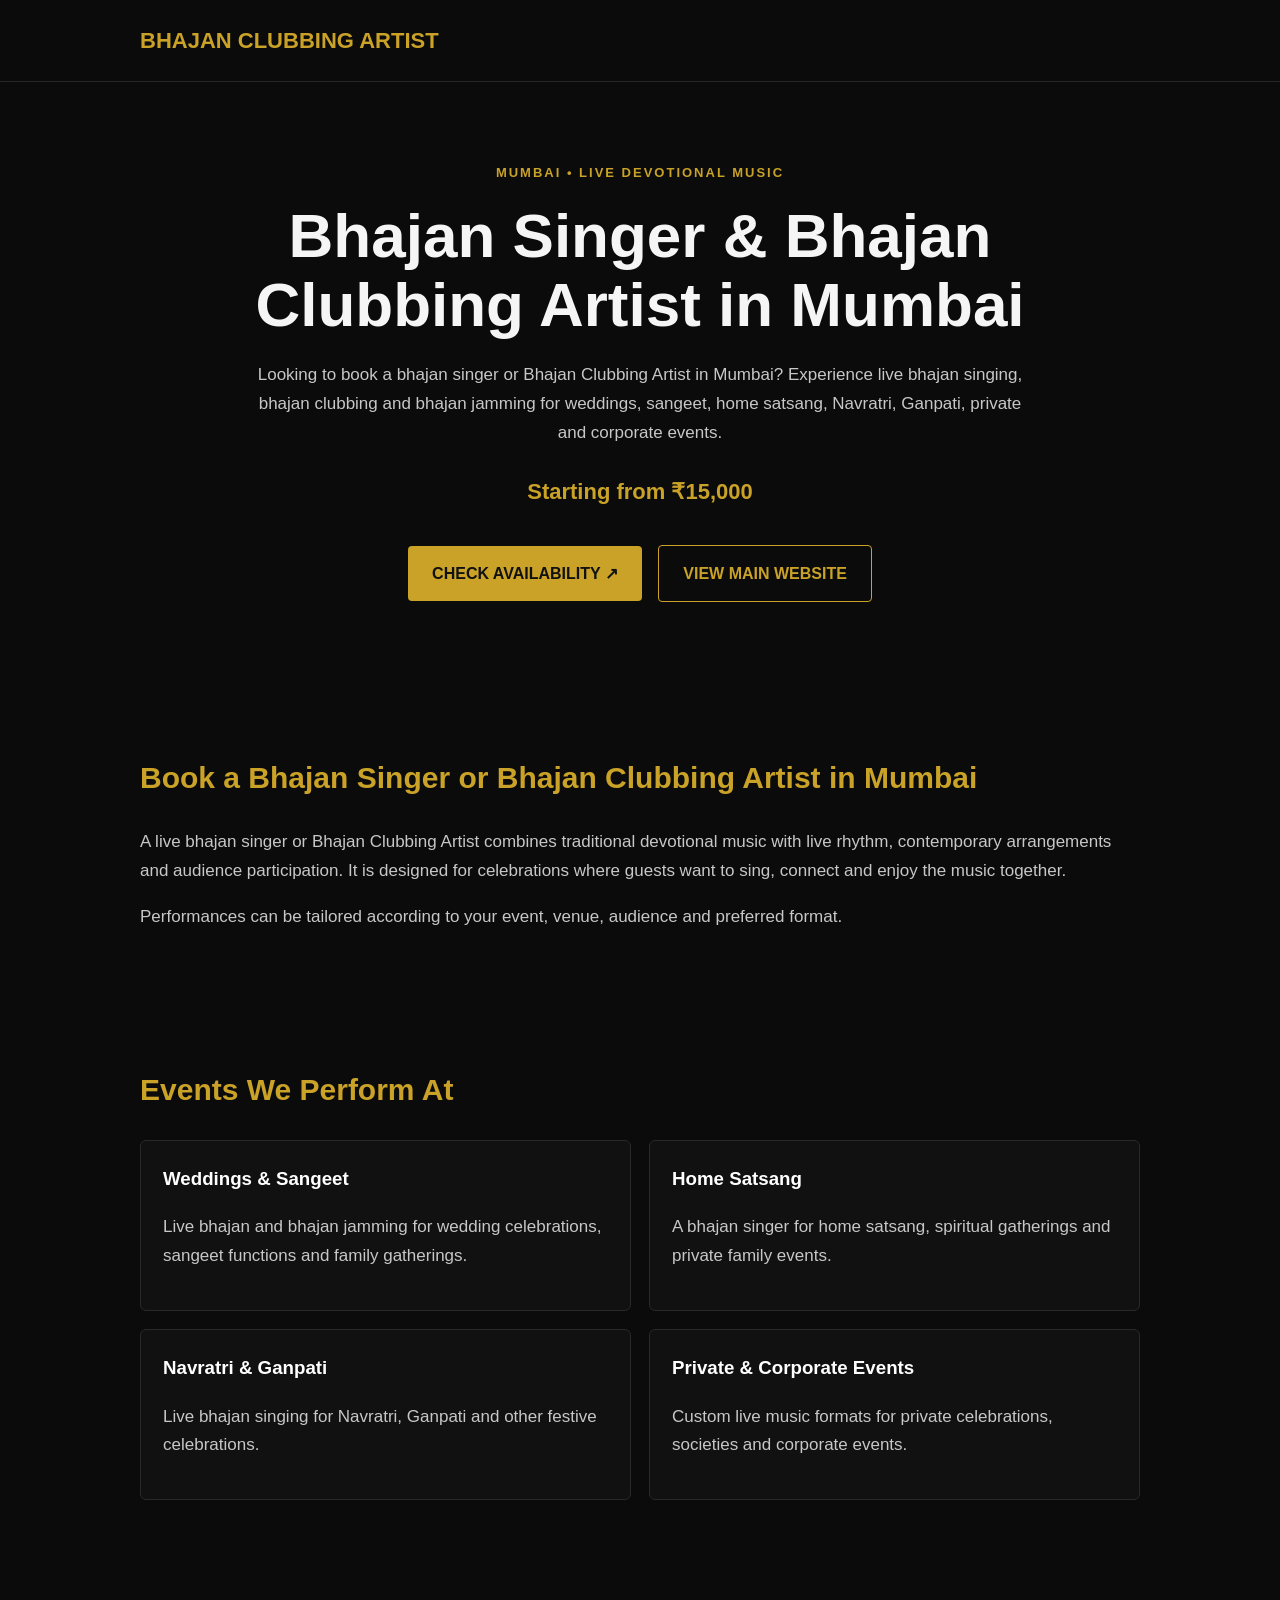
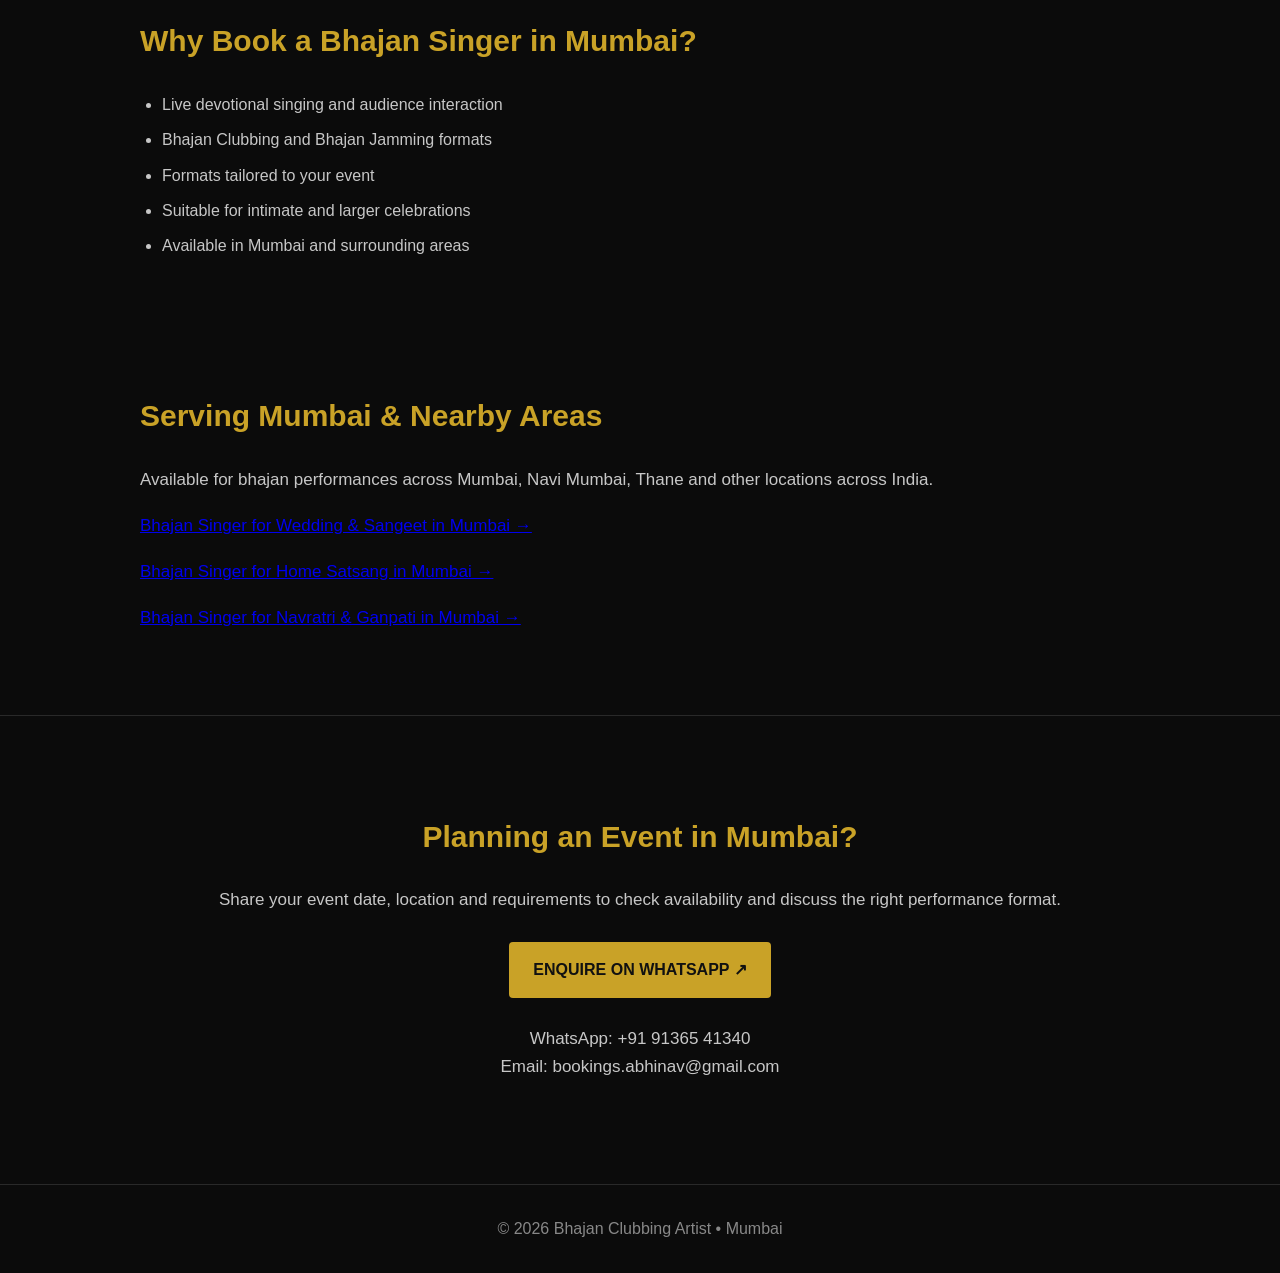
==== bhajan-clubbing-artist-mumbai.html @ 7cbd1254 "Connect Mumbai page to Navratri Ganpati page" ====
<!DOCTYPE html>
<html lang="en">
<head>
  <meta charset="UTF-8">
  <title>Bhajan Singer &amp; Bhajan Clubbing Artist in Mumbai | Live Bhajan</title>

  <meta name="description" content="Book a bhajan singer or Bhajan Clubbing Artist in Mumbai for weddings, sangeet, home satsang, Navratri, Ganpati, jagran and private events. Live bhajan & bhajan jamming.">

  <meta name="viewport" content="width=device-width, initial-scale=1.0">

  <link rel="canonical"
    href="https://bhajanclubbingartist.com/bhajan-clubbing-artist-mumbai.html">

  <style>
    * { box-sizing: border-box; }

    body {
      margin: 0;
      font-family: Arial, sans-serif;
      background: #0b0b0b;
      color: #f5f5f5;
      line-height: 1.7;
    }

    .container {
      width: min(1000px, 92%);
      margin: auto;
    }

    header {
      padding: 22px 0;
      border-bottom: 1px solid #252525;
    }

    .logo {
      color: #c9a227;
      font-size: 22px;
      font-weight: 700;
      text-decoration: none;
    }

    .hero {
      padding: 80px 0 60px;
      text-align: center;
    }

    .label {
      color: #c9a227;
      font-size: 13px;
      letter-spacing: 2px;
      font-weight: 700;
      margin-bottom: 18px;
    }

    h1 {
      font-size: clamp(34px, 6vw, 62px);
      line-height: 1.1;
      margin: 0 auto 22px;
      max-width: 900px;
    }

    h2 {
      color: #c9a227;
      margin-top: 45px;
      font-size: 30px;
    }

    p {
      color: #c7c7c7;
      font-size: 17px;
    }

    .hero p {
      max-width: 780px;
      margin: 0 auto 25px;
    }

    .btn {
      display: inline-block;
      margin: 10px 6px;
      padding: 14px 24px;
      text-decoration: none;
      font-weight: 700;
      border-radius: 4px;
    }

    .primary {
      background: #c9a227;
      color: #111;
    }

    .secondary {
      border: 1px solid #c9a227;
      color: #c9a227;
    }

    section {
      padding: 35px 0;
    }

    .card-grid {
      display: grid;
      grid-template-columns: repeat(2, 1fr);
      gap: 18px;
      margin-top: 25px;
    }

    .card {
      border: 1px solid #292929;
      padding: 22px;
      border-radius: 6px;
      background: #111;
    }

    .card h3 {
      color: #fff;
      margin-top: 0;
    }

    ul {
      color: #c7c7c7;
      padding-left: 22px;
    }

    li {
      margin: 8px 0;
    }

    .price {
      color: #c9a227;
      font-size: 22px;
      font-weight: 700;
    }

    .booking {
      text-align: center;
      border-top: 1px solid #292929;
      margin-top: 30px;
      padding-top: 50px;
    }

    footer {
      margin-top: 50px;
      padding: 30px 0;
      border-top: 1px solid #292929;
      text-align: center;
      color: #888;
    }

    @media (max-width: 700px) {
      .card-grid {
        grid-template-columns: 1fr;
      }

      .hero {
        padding: 55px 0 40px;
      }
    }
  </style>

  <script type="application/ld+json">
  {
    "@context": "https://schema.org",
    "@type": "Service",
    "name": "Bhajan Clubbing Artist in Mumbai",
    "provider": {
      "@type": "Organization",
      "name": "Bhajan Clubbing Artist",
      "url": "https://bhajanclubbingartist.com/"
    },
    "areaServed": {
      "@type": "City",
      "name": "Mumbai"
    },
    "serviceType": [
      "Bhajan Clubbing",
      "Live Bhajan Performance",
      "Bhajan Jamming",
      "Bhajan Artist for Events"
    ],
    "url": "https://bhajanclubbingartist.com/bhajan-clubbing-artist-mumbai.html"
  }
  </script>
</head>

<body>

<header>
  <div class="container">
    <a class="logo" href="https://bhajanclubbingartist.com/">
      BHAJAN CLUBBING ARTIST
    </a>
  </div>
</header>

<main>

<section class="hero">
  <div class="container">
    <div class="label">MUMBAI • LIVE DEVOTIONAL MUSIC</div>

    <h1>Bhajan Singer &amp; Bhajan Clubbing Artist in Mumbai</h1>

    <p>
      Looking to book a bhajan singer or Bhajan Clubbing Artist in Mumbai?
      Experience live bhajan singing, bhajan clubbing and bhajan jamming
      for weddings, sangeet, home satsang, Navratri, Ganpati,
      private and corporate events.
    </p>

    <p><strong class="price">Starting from ₹15,000</strong></p>

    <a class="btn primary" href="https://wa.me/919136541340">
      CHECK AVAILABILITY ↗
    </a>

    <a class="btn secondary" href="https://bhajanclubbingartist.com/">
      VIEW MAIN WEBSITE
    </a>
  </div>
</section>

<section>
  <div class="container">
    <h2>Book a Bhajan Singer or Bhajan Clubbing Artist in Mumbai</h2>

    <p>
      A live bhajan singer or Bhajan Clubbing Artist combines traditional devotional music with
      live rhythm, contemporary arrangements and audience
      participation. It is designed for celebrations where guests
      want to sing, connect and enjoy the music together.
    </p>

    <p>
      Performances can be tailored according to your event,
      venue, audience and preferred format.
    </p>
  </div>
</section>

<section>
  <div class="container">
    <h2>Events We Perform At</h2>

    <div class="card-grid">
      <div class="card">
        <h3>Weddings & Sangeet</h3>
        <p>
          Live bhajan and bhajan jamming for wedding celebrations,
          sangeet functions and family gatherings.
        </p>
      </div>

      <div class="card">
        <h3>Home Satsang</h3>
        <p>
          A bhajan singer for home satsang, spiritual
          gatherings and private family events.
        </p>
      </div>

      <div class="card">
        <h3>Navratri & Ganpati</h3>
        <p>
          Live bhajan singing for Navratri, Ganpati and
          other festive celebrations.
        </p>
      </div>

      <div class="card">
        <h3>Private & Corporate Events</h3>
        <p>
          Custom live music formats for private celebrations,
          societies and corporate events.
        </p>
      </div>
    </div>
  </div>
</section>

<section>
  <div class="container">
    <h2>Why Book a Bhajan Singer in Mumbai?</h2>

    <ul>
      <li>Live devotional singing and audience interaction</li>
      <li>Bhajan Clubbing and Bhajan Jamming formats</li>
      <li>Formats tailored to your event</li>
      <li>Suitable for intimate and larger celebrations</li>
      <li>Available in Mumbai and surrounding areas</li>
    </ul>
  </div>
</section>

<section>
  <div class="container">
    <h2>Serving Mumbai & Nearby Areas</h2>

    <p>
      Available for bhajan performances across Mumbai,
      Navi Mumbai, Thane and other locations across India.
    </p>

    <p>
      <a href="https://bhajanclubbingartist.com/bhajan-singer-wedding-sangeet-mumbai.html">Bhajan Singer for Wedding &amp; Sangeet in Mumbai →</a>
    </p>
    <p>
      <a href="https://bhajanclubbingartist.com/bhajan-singer-home-satsang-mumbai.html">Bhajan Singer for Home Satsang in Mumbai →</a>
    </p>
    <p>
      <a href="https://bhajanclubbingartist.com/bhajan-singer-navratri-ganpati-mumbai.html">Bhajan Singer for Navratri &amp; Ganpati in Mumbai →</a>
    </p>
  </div>
</section>

<section class="booking">
  <div class="container">
    <h2>Planning an Event in Mumbai?</h2>

    <p>
      Share your event date, location and requirements to check
      availability and discuss the right performance format.
    </p>

    <a class="btn primary" href="https://wa.me/919136541340">
      ENQUIRE ON WHATSAPP ↗
    </a>

    <p>
      WhatsApp: +91 91365 41340<br>
      Email: bookings.abhinav@gmail.com
    </p>
  </div>
</section>

</main>

<footer>
  <div class="container">
    © 2026 Bhajan Clubbing Artist • Mumbai
  </div>
</footer>

</body>
</html>
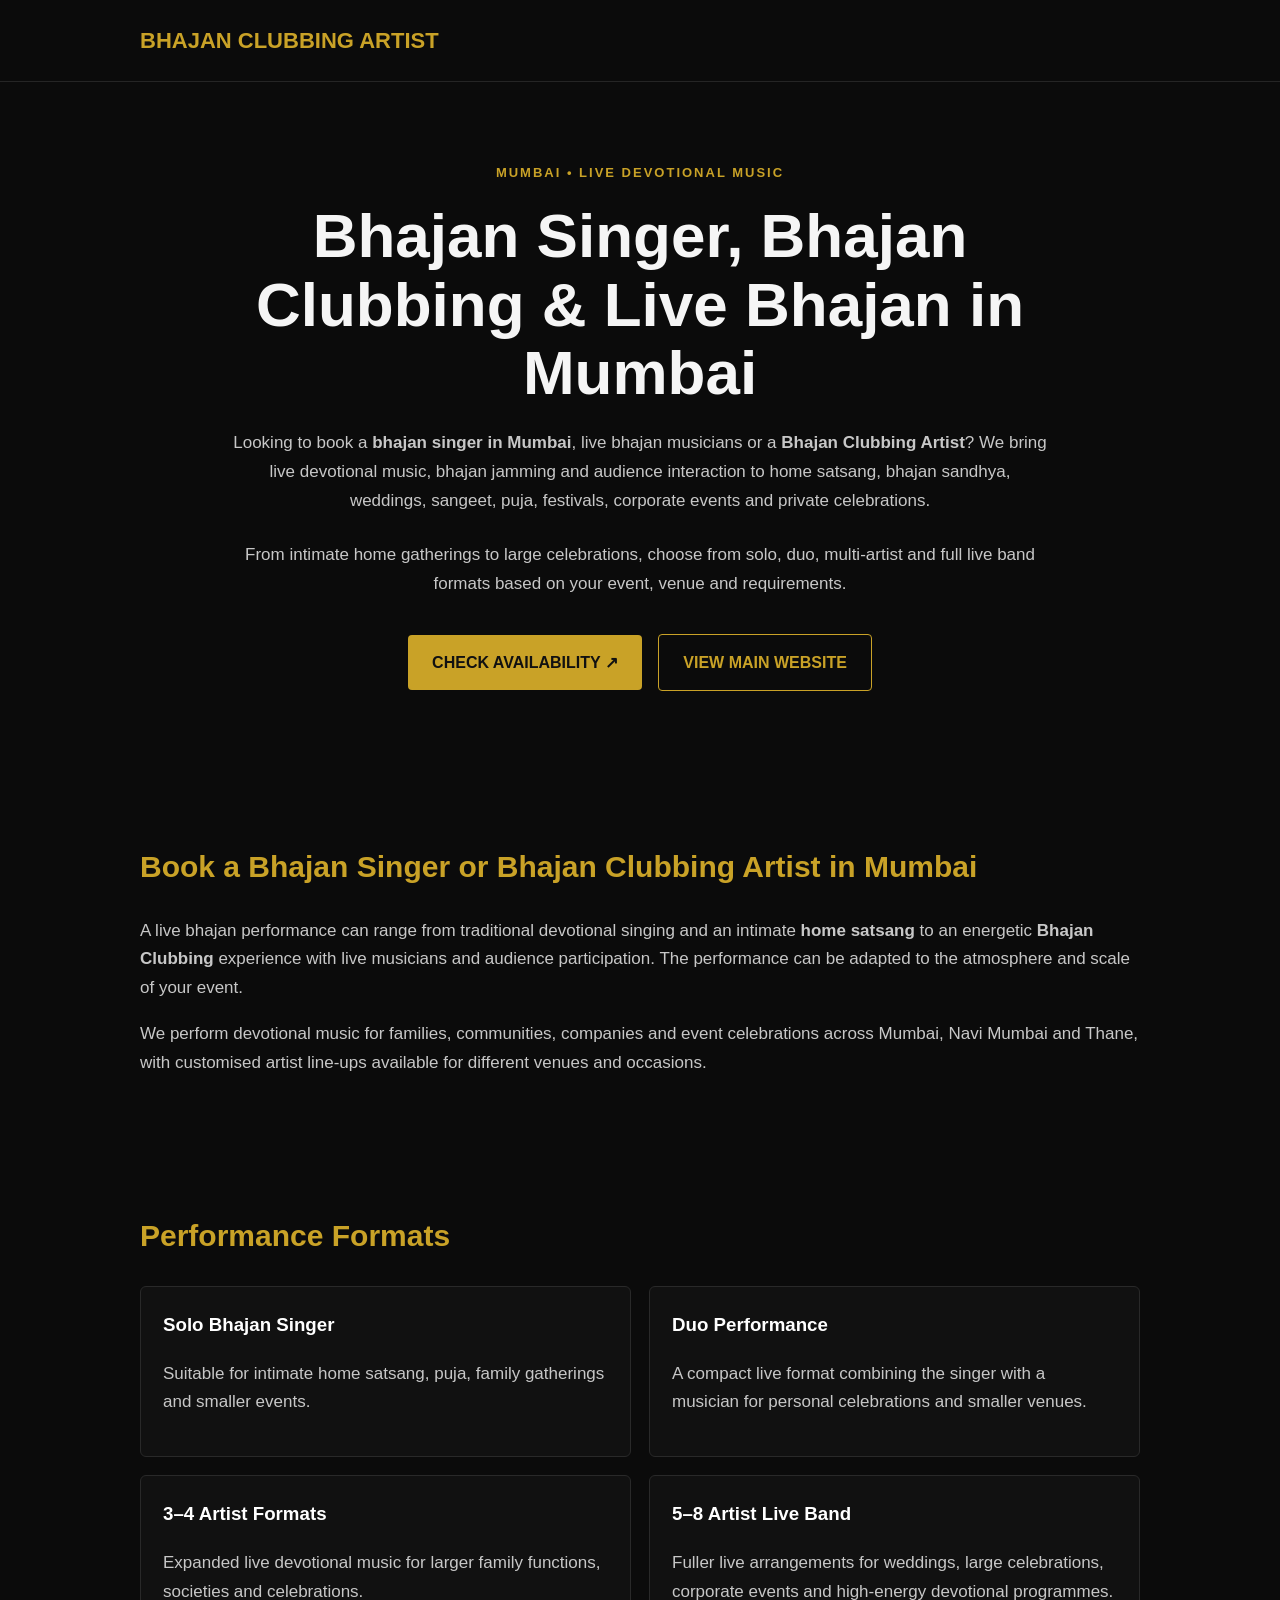
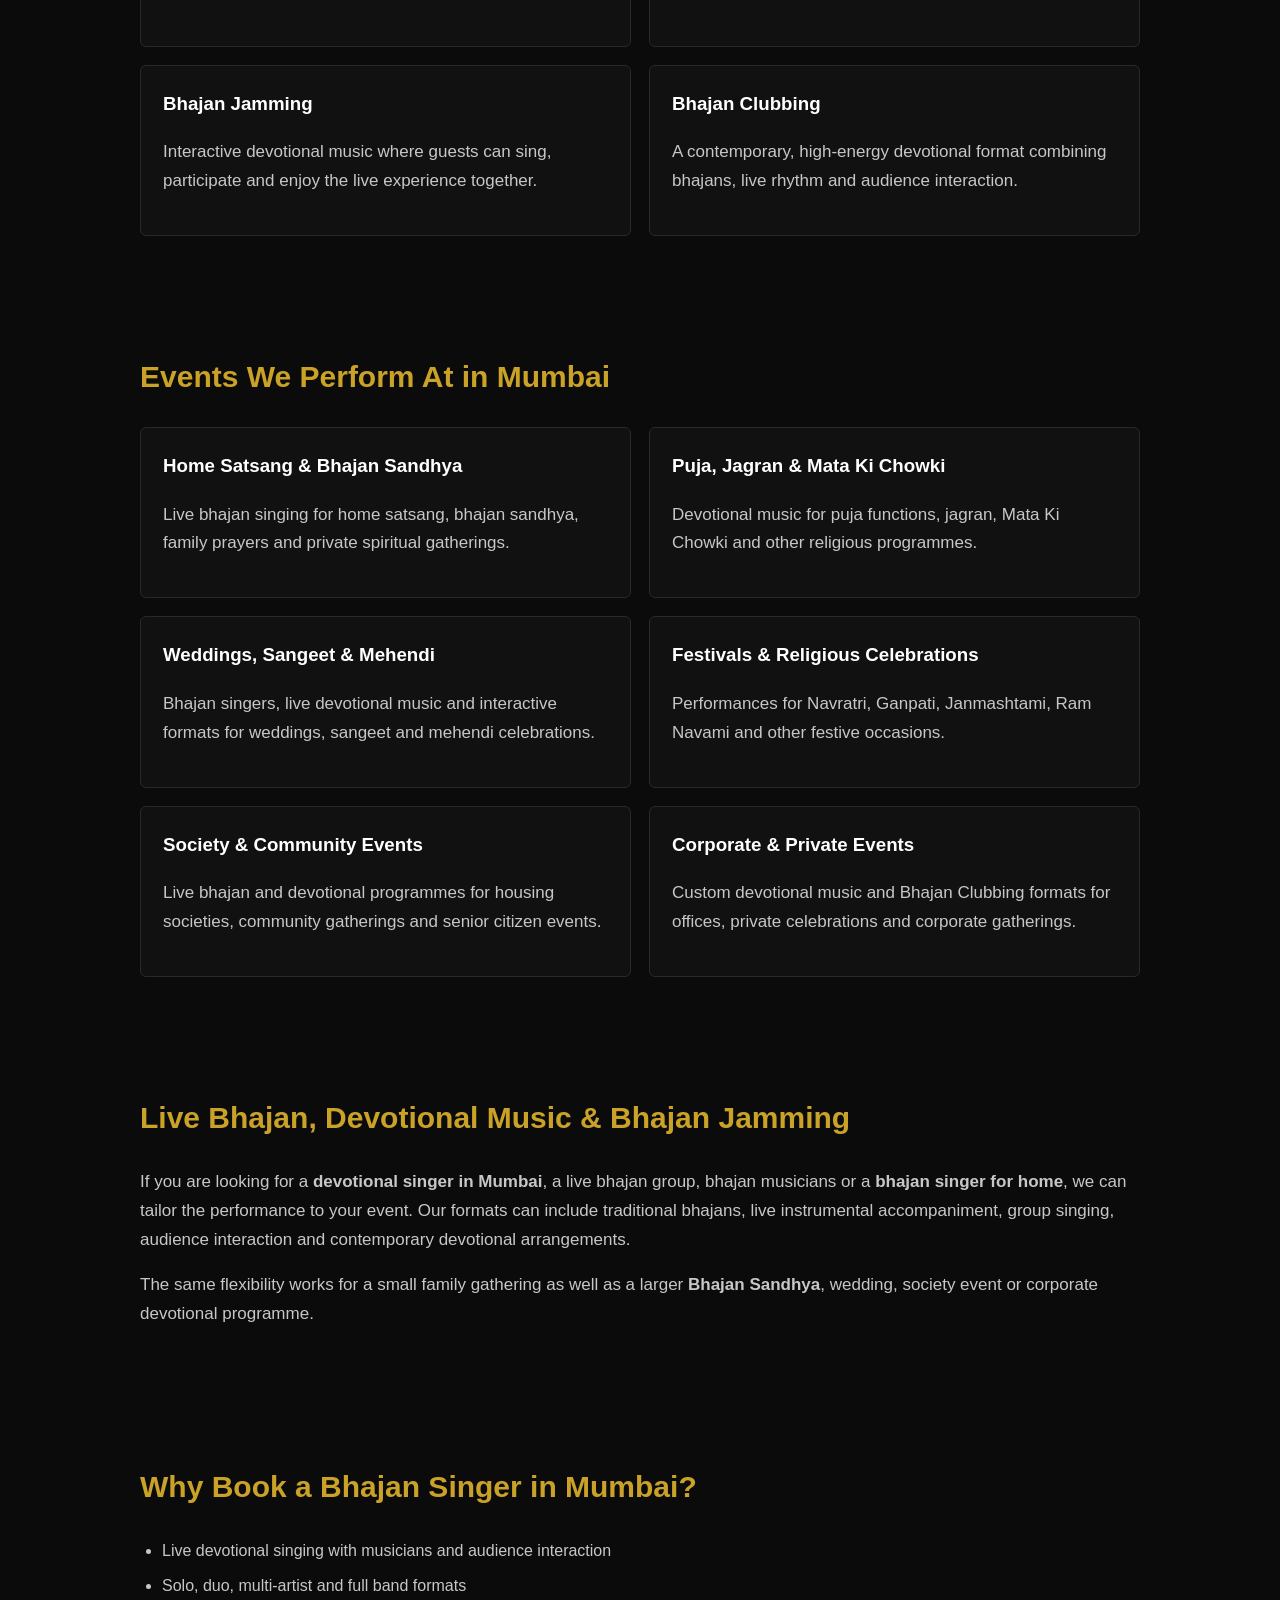
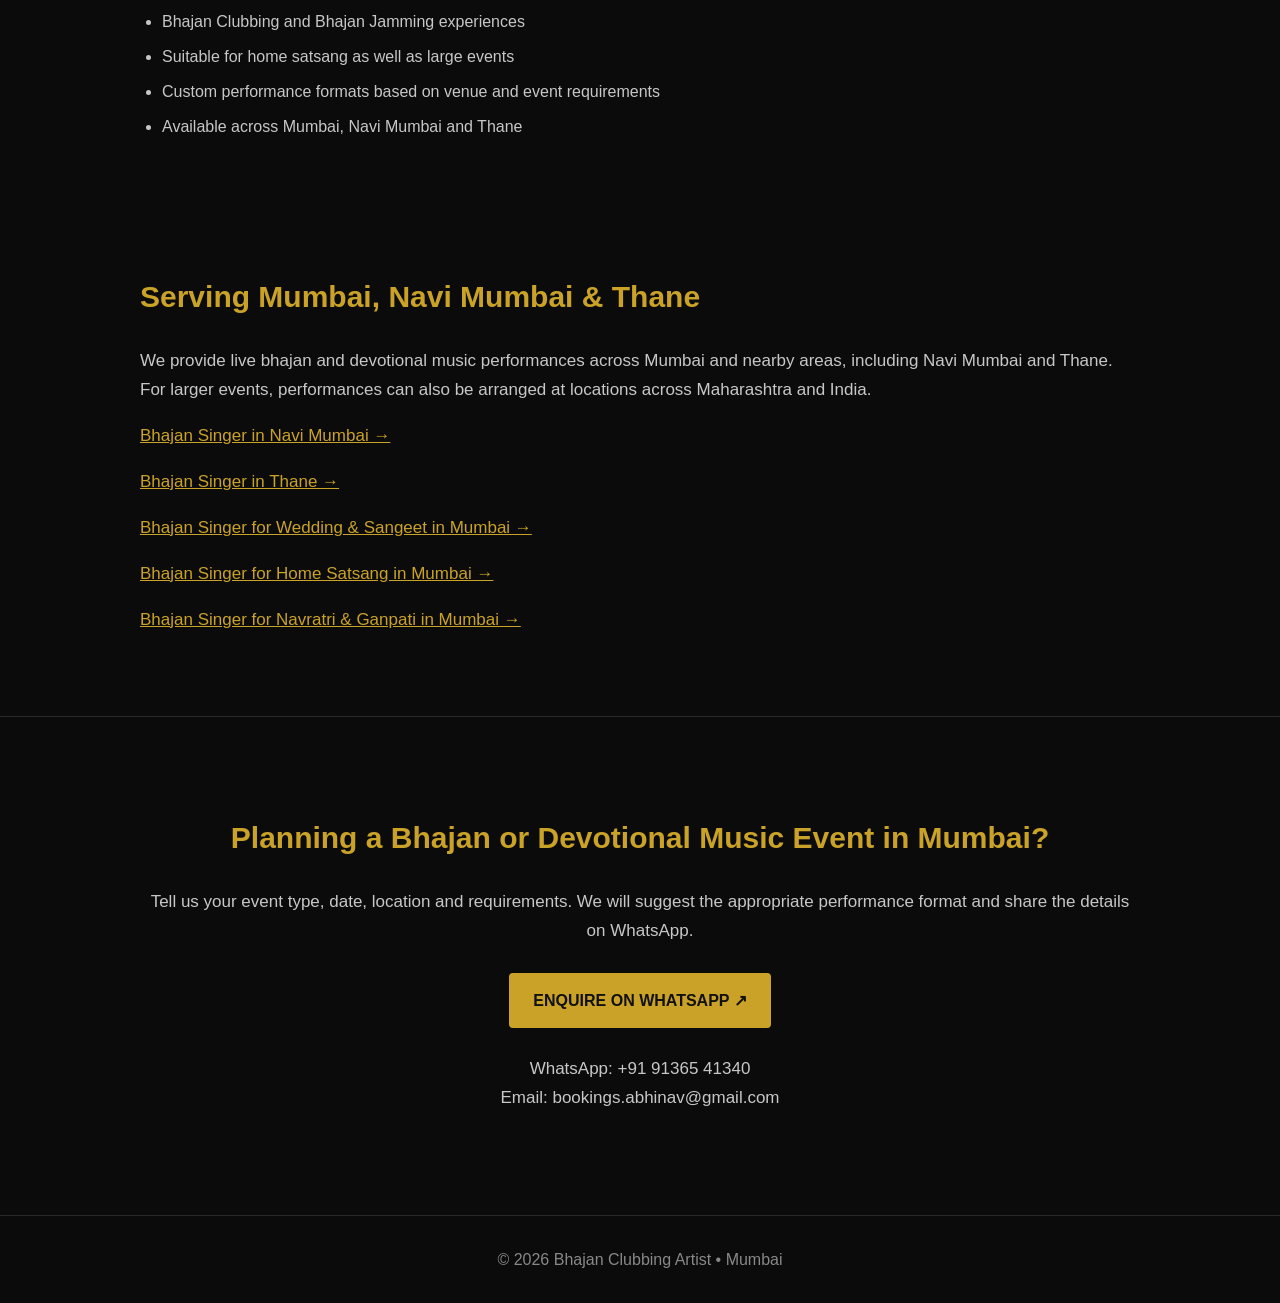
==== commit 75c995b8: "Expand Mumbai page SEO coverage and performance formats" ====
--- a/bhajan-clubbing-artist-mumbai.html
+++ b/bhajan-clubbing-artist-mumbai.html
@@ -2,9 +2,9 @@
 <html lang="en">
 <head>
   <meta charset="UTF-8">
-  <title>Bhajan Singer &amp; Bhajan Clubbing Artist in Mumbai | Live Bhajan</title>
-
-  <meta name="description" content="Book a bhajan singer or Bhajan Clubbing Artist in Mumbai for weddings, sangeet, home satsang, Navratri, Ganpati, jagran and private events. Live bhajan & bhajan jamming.">
+  <title>Bhajan Singer, Bhajan Clubbing & Live Bhajan in Mumbai | Devotional Music</title>
+
+  <meta name="description" content="Book a bhajan singer, live bhajan musicians or Bhajan Clubbing Artist in Mumbai for home satsang, bhajan sandhya, weddings, sangeet, puja, jagran, Mata Ki Chowki, Navratri, Ganpati, Janmashtami, society and corporate events. Solo to 8-piece formats available.">
 
   <meta name="viewport" content="width=device-width, initial-scale=1.0">
 
@@ -71,7 +71,7 @@
     }
 
     .hero p {
-      max-width: 780px;
+      max-width: 820px;
       margin: 0 auto 25px;
     }
 
@@ -126,12 +126,6 @@
       margin: 8px 0;
     }
 
-    .price {
-      color: #c9a227;
-      font-size: 22px;
-      font-weight: 700;
-    }
-
     .booking {
       text-align: center;
       border-top: 1px solid #292929;
@@ -147,6 +141,10 @@
       color: #888;
     }
 
+    a {
+      color: #c9a227;
+    }
+
     @media (max-width: 700px) {
       .card-grid {
         grid-template-columns: 1fr;
@@ -162,7 +160,7 @@
   {
     "@context": "https://schema.org",
     "@type": "Service",
-    "name": "Bhajan Clubbing Artist in Mumbai",
+    "name": "Bhajan Singer, Bhajan Clubbing & Live Bhajan in Mumbai",
     "provider": {
       "@type": "Organization",
       "name": "Bhajan Clubbing Artist",
@@ -174,9 +172,17 @@
     },
     "serviceType": [
       "Bhajan Clubbing",
+      "Bhajan Singer",
       "Live Bhajan Performance",
+      "Live Bhajan Musicians",
       "Bhajan Jamming",
-      "Bhajan Artist for Events"
+      "Devotional Music",
+      "Bhajan Sandhya",
+      "Home Satsang",
+      "Mata Ki Chowki",
+      "Jagran",
+      "Wedding Bhajan Performance",
+      "Corporate Devotional Music"
     ],
     "url": "https://bhajanclubbingartist.com/bhajan-clubbing-artist-mumbai.html"
   }
@@ -199,16 +205,20 @@
   <div class="container">
     <div class="label">MUMBAI • LIVE DEVOTIONAL MUSIC</div>
 
-    <h1>Bhajan Singer &amp; Bhajan Clubbing Artist in Mumbai</h1>
-
-    <p>
-      Looking to book a bhajan singer or Bhajan Clubbing Artist in Mumbai?
-      Experience live bhajan singing, bhajan clubbing and bhajan jamming
-      for weddings, sangeet, home satsang, Navratri, Ganpati,
-      private and corporate events.
-    </p>
-
-    <p><strong class="price">Starting from ₹15,000</strong></p>
+    <h1>Bhajan Singer, Bhajan Clubbing &amp; Live Bhajan in Mumbai</h1>
+
+    <p>
+      Looking to book a <strong>bhajan singer in Mumbai</strong>, live bhajan musicians
+      or a <strong>Bhajan Clubbing Artist</strong>? We bring live devotional music,
+      bhajan jamming and audience interaction to home satsang, bhajan sandhya,
+      weddings, sangeet, puja, festivals, corporate events and private celebrations.
+    </p>
+
+    <p>
+      From intimate home gatherings to large celebrations, choose from
+      solo, duo, multi-artist and full live band formats based on your event,
+      venue and requirements.
+    </p>
 
     <a class="btn primary" href="https://wa.me/919136541340">
       CHECK AVAILABILITY ↗
@@ -225,54 +235,54 @@
     <h2>Book a Bhajan Singer or Bhajan Clubbing Artist in Mumbai</h2>
 
     <p>
-      A live bhajan singer or Bhajan Clubbing Artist combines traditional devotional music with
-      live rhythm, contemporary arrangements and audience
-      participation. It is designed for celebrations where guests
-      want to sing, connect and enjoy the music together.
-    </p>
-
-    <p>
-      Performances can be tailored according to your event,
-      venue, audience and preferred format.
-    </p>
-  </div>
-</section>
-
-<section>
-  <div class="container">
-    <h2>Events We Perform At</h2>
+      A live bhajan performance can range from traditional devotional singing
+      and an intimate <strong>home satsang</strong> to an energetic
+      <strong>Bhajan Clubbing</strong> experience with live musicians and audience
+      participation. The performance can be adapted to the atmosphere and scale
+      of your event.
+    </p>
+
+    <p>
+      We perform devotional music for families, communities, companies and event
+      celebrations across Mumbai, Navi Mumbai and Thane, with customised artist
+      line-ups available for different venues and occasions.
+    </p>
+  </div>
+</section>
+
+<section>
+  <div class="container">
+    <h2>Performance Formats</h2>
 
     <div class="card-grid">
       <div class="card">
-        <h3>Weddings & Sangeet</h3>
-        <p>
-          Live bhajan and bhajan jamming for wedding celebrations,
-          sangeet functions and family gatherings.
-        </p>
-      </div>
-
-      <div class="card">
-        <h3>Home Satsang</h3>
-        <p>
-          A bhajan singer for home satsang, spiritual
-          gatherings and private family events.
-        </p>
-      </div>
-
-      <div class="card">
-        <h3>Navratri & Ganpati</h3>
-        <p>
-          Live bhajan singing for Navratri, Ganpati and
-          other festive celebrations.
-        </p>
-      </div>
-
-      <div class="card">
-        <h3>Private & Corporate Events</h3>
-        <p>
-          Custom live music formats for private celebrations,
-          societies and corporate events.
-        </p>
+        <h3>Solo Bhajan Singer</h3>
+        <p>Suitable for intimate home satsang, puja, family gatherings and smaller events.</p>
+      </div>
+
+      <div class="card">
+        <h3>Duo Performance</h3>
+        <p>A compact live format combining the singer with a musician for personal celebrations and smaller venues.</p>
+      </div>
+
+      <div class="card">
+        <h3>3–4 Artist Formats</h3>
+        <p>Expanded live devotional music for larger family functions, societies and celebrations.</p>
+      </div>
+
+      <div class="card">
+        <h3>5–8 Artist Live Band</h3>
+        <p>Fuller live arrangements for weddings, large celebrations, corporate events and high-energy devotional programmes.</p>
+      </div>
+
+      <div class="card">
+        <h3>Bhajan Jamming</h3>
+        <p>Interactive devotional music where guests can sing, participate and enjoy the live experience together.</p>
+      </div>
+
+      <div class="card">
+        <h3>Bhajan Clubbing</h3>
+        <p>A contemporary, high-energy devotional format combining bhajans, live rhythm and audience interaction.</p>
       </div>
     </div>
   </div>
@@ -280,27 +290,93 @@
 
 <section>
   <div class="container">
+    <h2>Events We Perform At in Mumbai</h2>
+
+    <div class="card-grid">
+      <div class="card">
+        <h3>Home Satsang &amp; Bhajan Sandhya</h3>
+        <p>Live bhajan singing for home satsang, bhajan sandhya, family prayers and private spiritual gatherings.</p>
+      </div>
+
+      <div class="card">
+        <h3>Puja, Jagran &amp; Mata Ki Chowki</h3>
+        <p>Devotional music for puja functions, jagran, Mata Ki Chowki and other religious programmes.</p>
+      </div>
+
+      <div class="card">
+        <h3>Weddings, Sangeet &amp; Mehendi</h3>
+        <p>Bhajan singers, live devotional music and interactive formats for weddings, sangeet and mehendi celebrations.</p>
+      </div>
+
+      <div class="card">
+        <h3>Festivals &amp; Religious Celebrations</h3>
+        <p>Performances for Navratri, Ganpati, Janmashtami, Ram Navami and other festive occasions.</p>
+      </div>
+
+      <div class="card">
+        <h3>Society &amp; Community Events</h3>
+        <p>Live bhajan and devotional programmes for housing societies, community gatherings and senior citizen events.</p>
+      </div>
+
+      <div class="card">
+        <h3>Corporate &amp; Private Events</h3>
+        <p>Custom devotional music and Bhajan Clubbing formats for offices, private celebrations and corporate gatherings.</p>
+      </div>
+    </div>
+  </div>
+</section>
+
+<section>
+  <div class="container">
+    <h2>Live Bhajan, Devotional Music &amp; Bhajan Jamming</h2>
+
+    <p>
+      If you are looking for a <strong>devotional singer in Mumbai</strong>,
+      a live bhajan group, bhajan musicians or a <strong>bhajan singer for home</strong>,
+      we can tailor the performance to your event. Our formats can include
+      traditional bhajans, live instrumental accompaniment, group singing,
+      audience interaction and contemporary devotional arrangements.
+    </p>
+
+    <p>
+      The same flexibility works for a small family gathering as well as a
+      larger <strong>Bhajan Sandhya</strong>, wedding, society event or corporate
+      devotional programme.
+    </p>
+  </div>
+</section>
+
+<section>
+  <div class="container">
     <h2>Why Book a Bhajan Singer in Mumbai?</h2>
 
     <ul>
-      <li>Live devotional singing and audience interaction</li>
-      <li>Bhajan Clubbing and Bhajan Jamming formats</li>
-      <li>Formats tailored to your event</li>
-      <li>Suitable for intimate and larger celebrations</li>
-      <li>Available in Mumbai and surrounding areas</li>
+      <li>Live devotional singing with musicians and audience interaction</li>
+      <li>Solo, duo, multi-artist and full band formats</li>
+      <li>Bhajan Clubbing and Bhajan Jamming experiences</li>
+      <li>Suitable for home satsang as well as large events</li>
+      <li>Custom performance formats based on venue and event requirements</li>
+      <li>Available across Mumbai, Navi Mumbai and Thane</li>
     </ul>
   </div>
 </section>
 
 <section>
   <div class="container">
-    <h2>Serving Mumbai & Nearby Areas</h2>
-
-    <p>
-      Available for bhajan performances across Mumbai,
-      Navi Mumbai, Thane and other locations across India.
-    </p>
-
+    <h2>Serving Mumbai, Navi Mumbai &amp; Thane</h2>
+
+    <p>
+      We provide live bhajan and devotional music performances across Mumbai
+      and nearby areas, including Navi Mumbai and Thane. For larger events,
+      performances can also be arranged at locations across Maharashtra and India.
+    </p>
+
+    <p>
+      <a href="https://bhajanclubbingartist.com/bhajan-singer-navi-mumbai.html">Bhajan Singer in Navi Mumbai →</a>
+    </p>
+    <p>
+      <a href="https://bhajanclubbingartist.com/bhajan-singer-thane.html">Bhajan Singer in Thane →</a>
+    </p>
     <p>
       <a href="https://bhajanclubbingartist.com/bhajan-singer-wedding-sangeet-mumbai.html">Bhajan Singer for Wedding &amp; Sangeet in Mumbai →</a>
     </p>
@@ -315,11 +391,11 @@
 
 <section class="booking">
   <div class="container">
-    <h2>Planning an Event in Mumbai?</h2>
-
-    <p>
-      Share your event date, location and requirements to check
-      availability and discuss the right performance format.
+    <h2>Planning a Bhajan or Devotional Music Event in Mumbai?</h2>
+
+    <p>
+      Tell us your event type, date, location and requirements.
+      We will suggest the appropriate performance format and share the details on WhatsApp.
     </p>
 
     <a class="btn primary" href="https://wa.me/919136541340">
@@ -342,4 +418,4 @@
 </footer>
 
 </body>
-</html>
+</html>
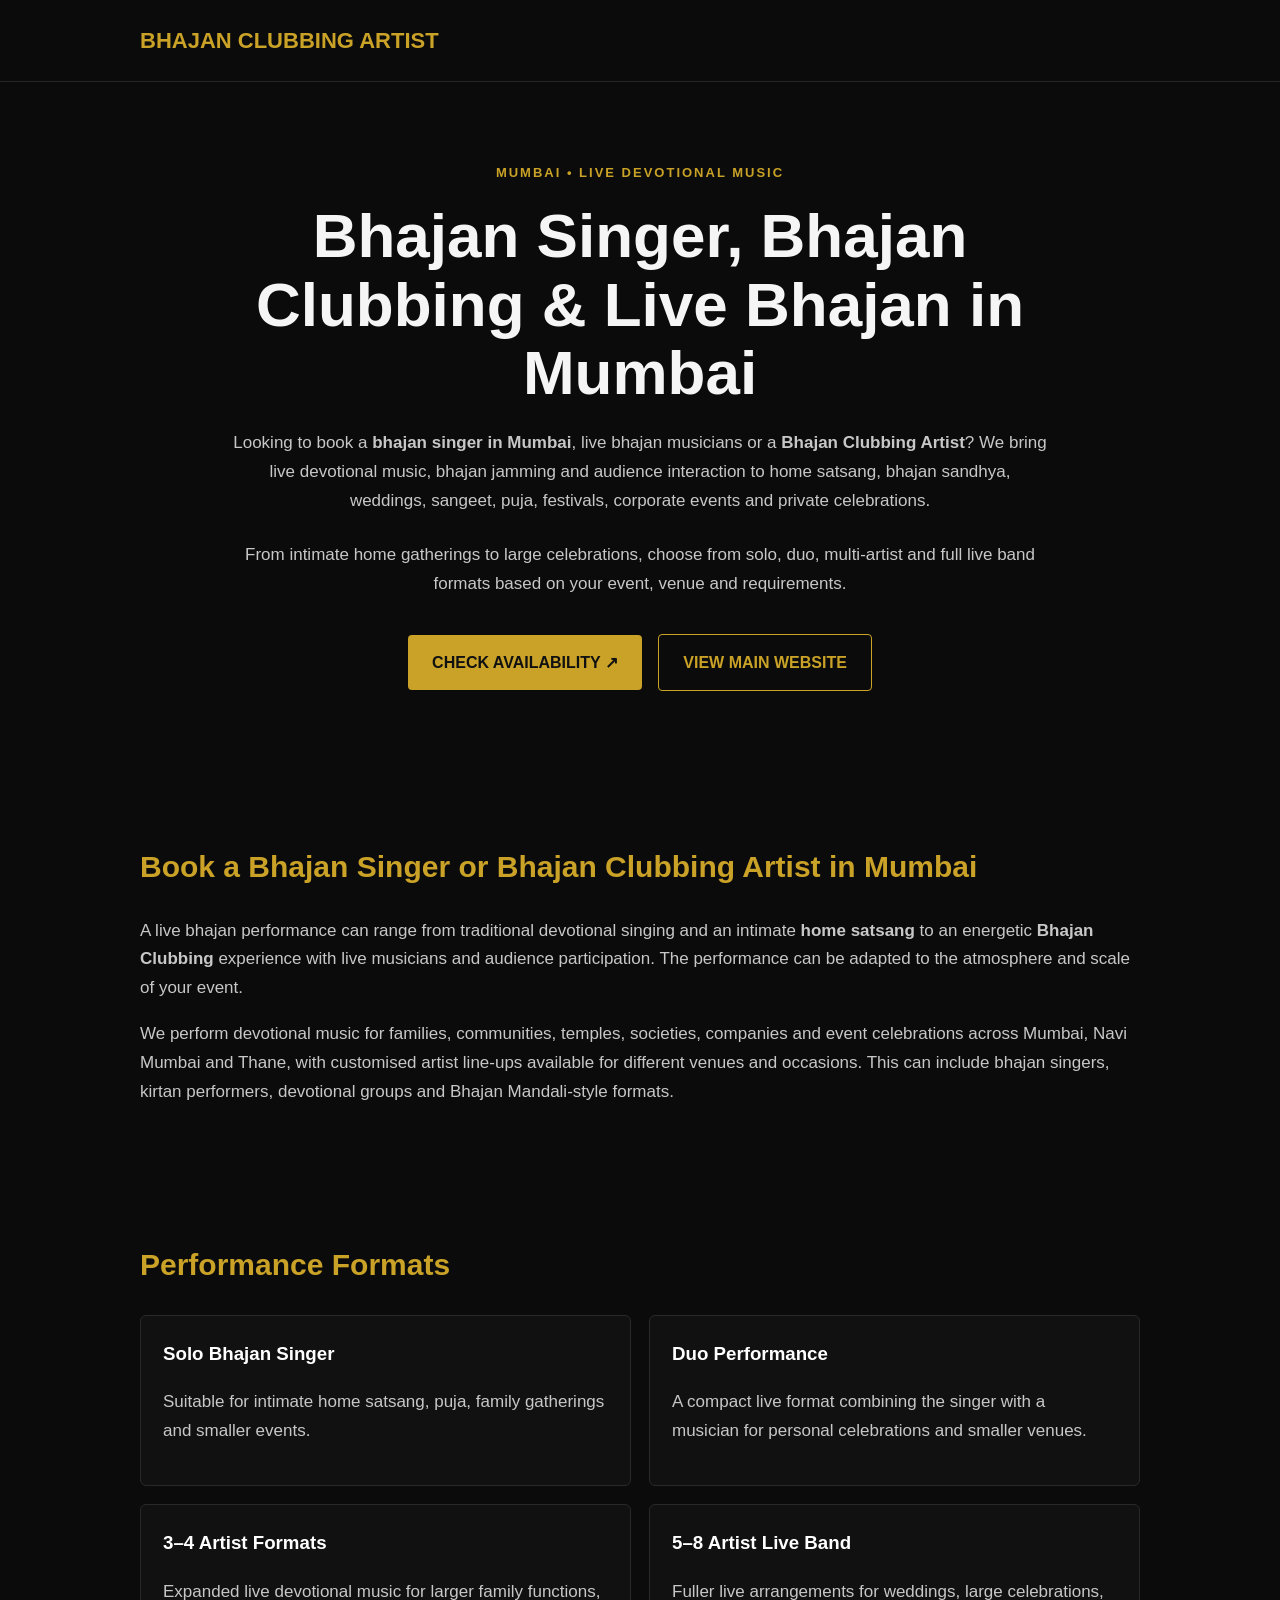
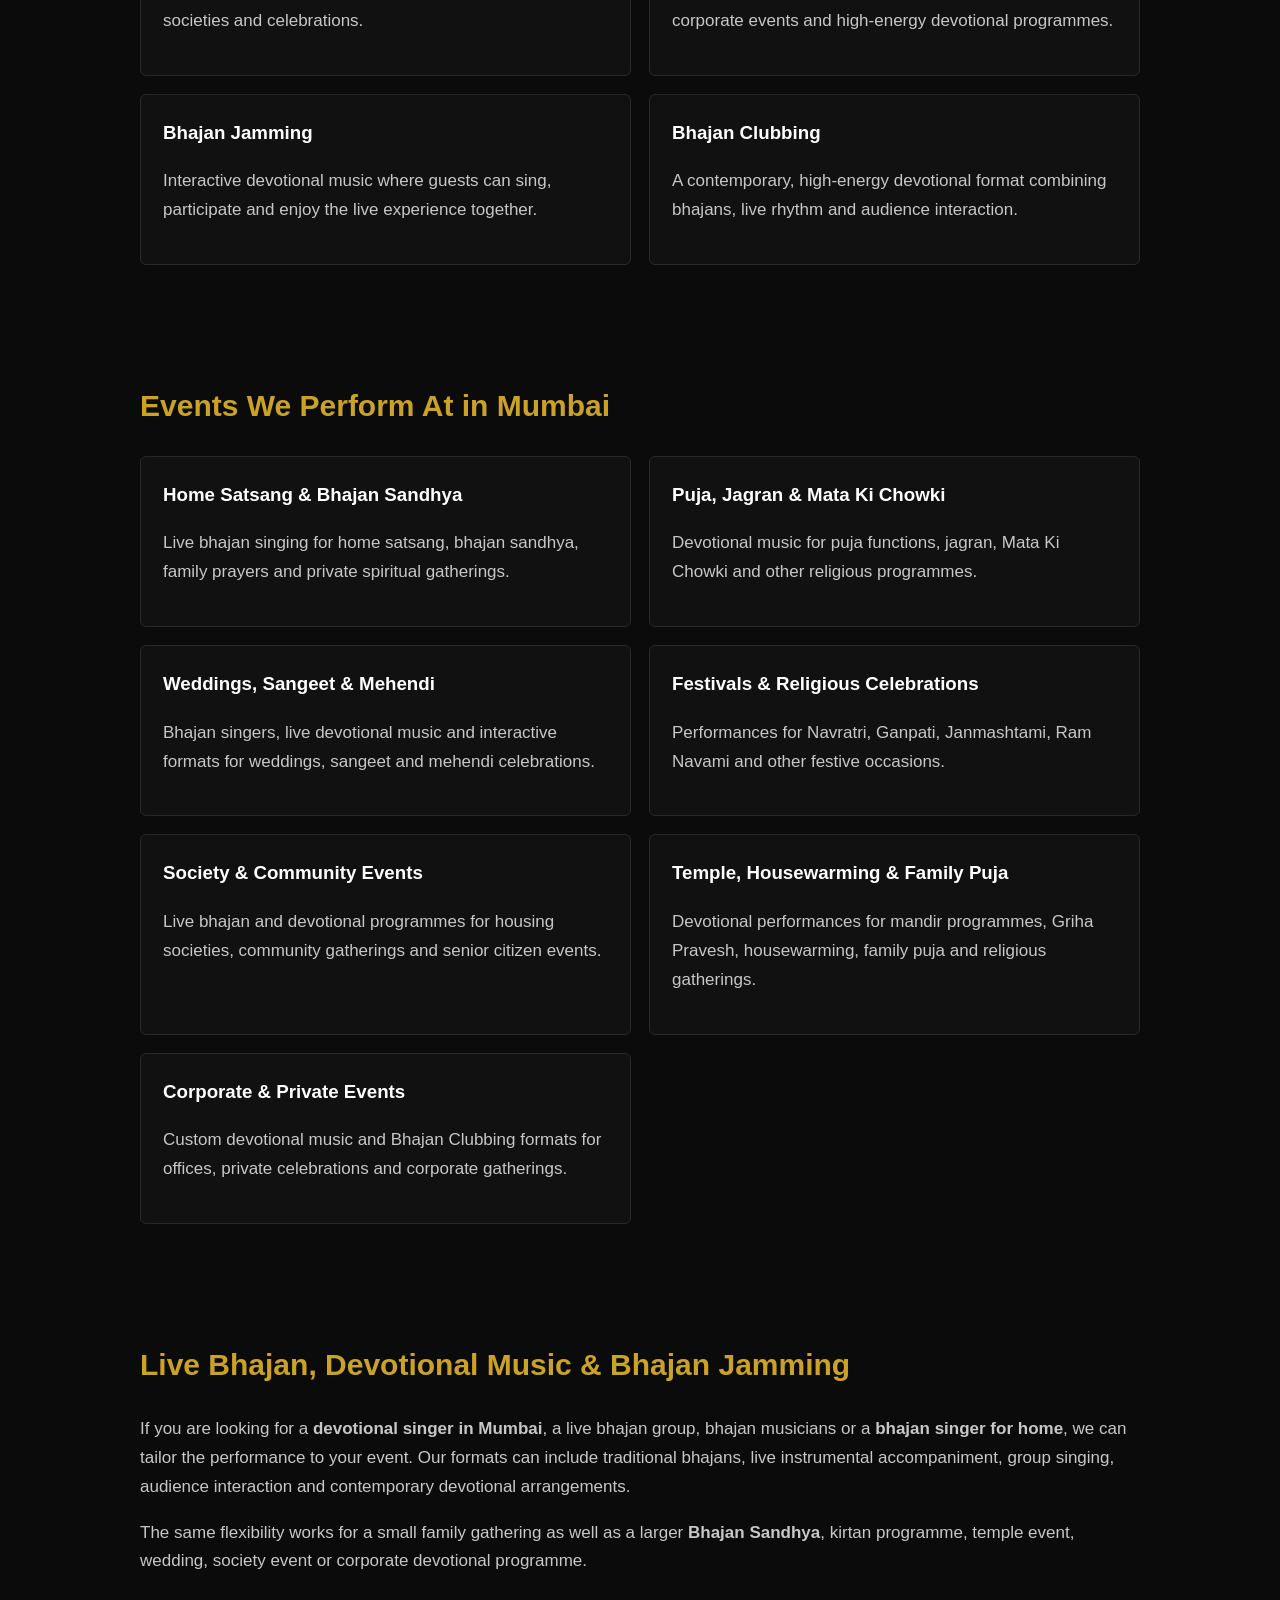
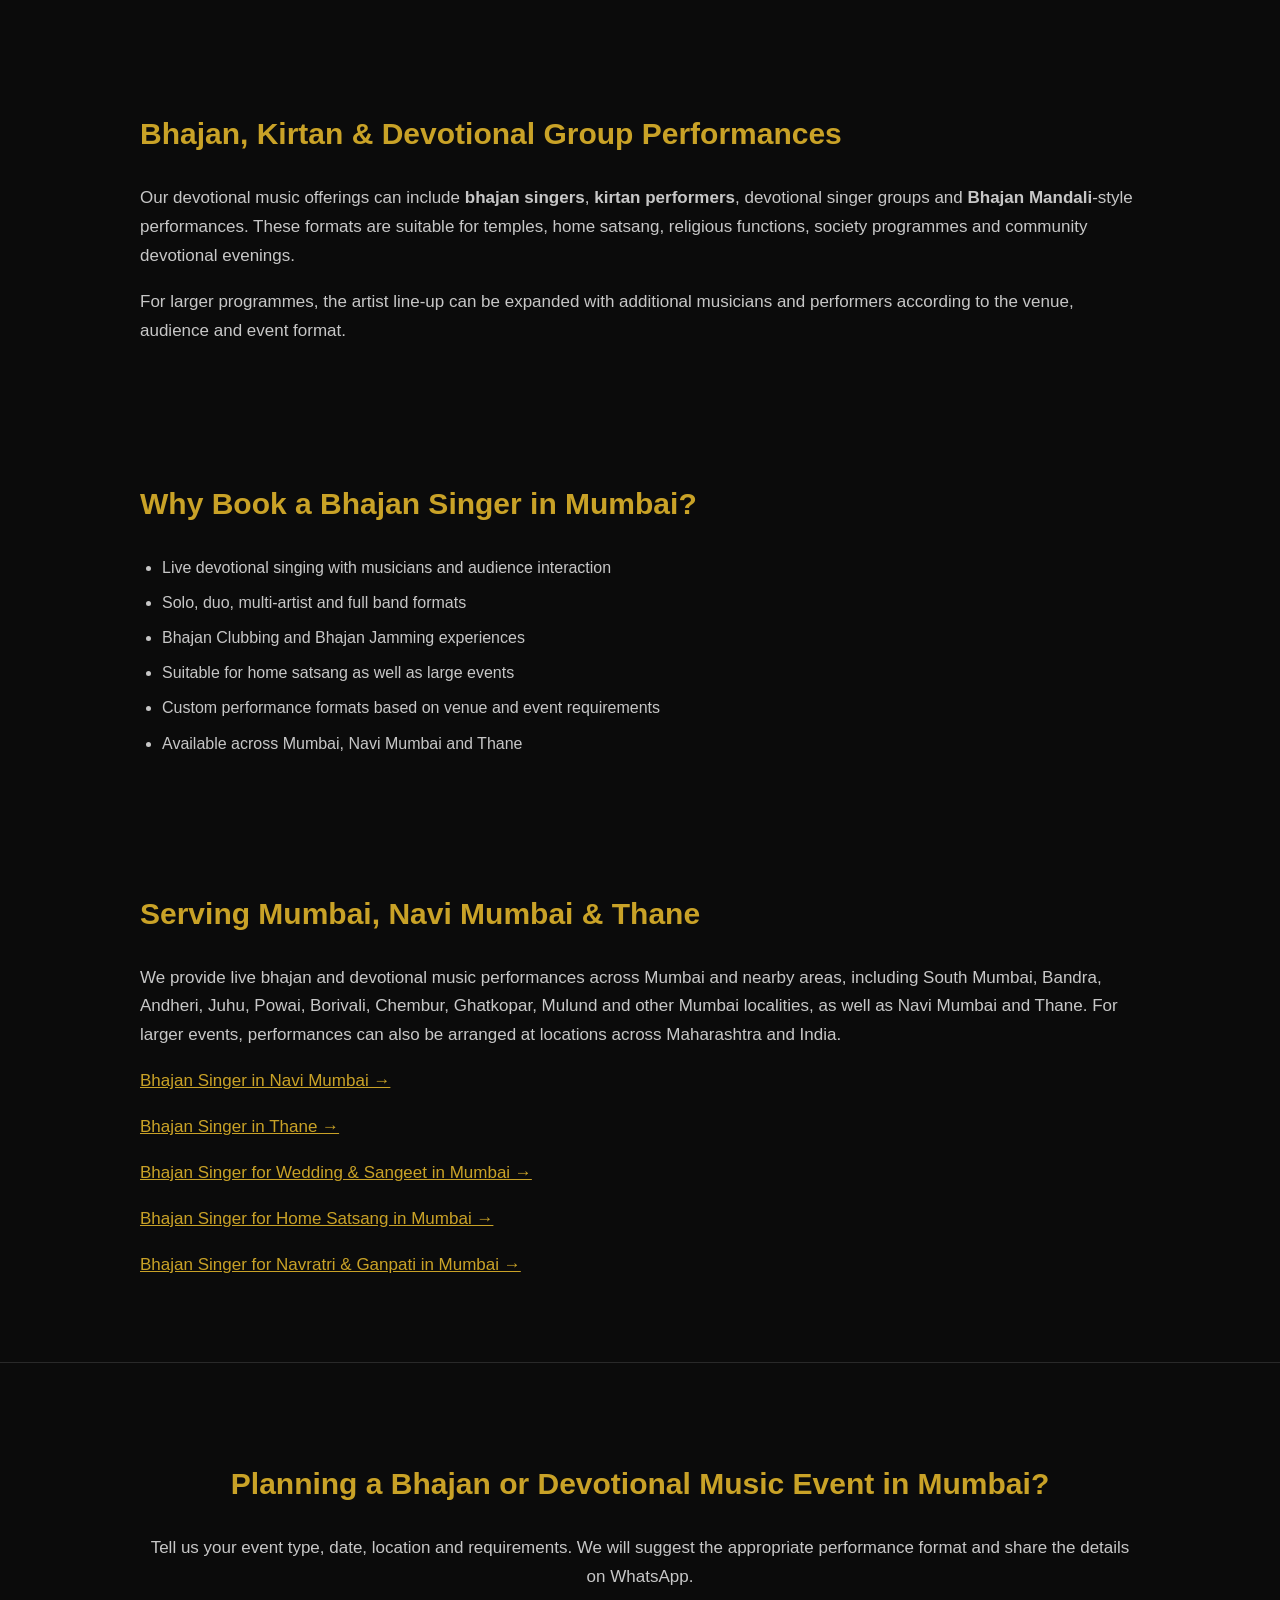
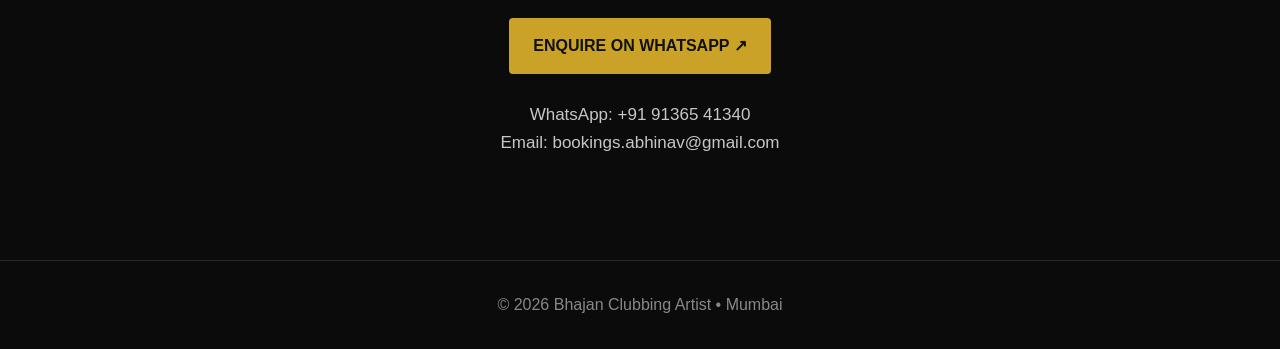
==== commit 22788709: "Add ShowStellar-inspired devotional and local search coverage" ====
--- a/bhajan-clubbing-artist-mumbai.html
+++ b/bhajan-clubbing-artist-mumbai.html
@@ -2,9 +2,9 @@
 <html lang="en">
 <head>
   <meta charset="UTF-8">
-  <title>Bhajan Singer, Bhajan Clubbing & Live Bhajan in Mumbai | Devotional Music</title>
-
-  <meta name="description" content="Book a bhajan singer, live bhajan musicians or Bhajan Clubbing Artist in Mumbai for home satsang, bhajan sandhya, weddings, sangeet, puja, jagran, Mata Ki Chowki, Navratri, Ganpati, Janmashtami, society and corporate events. Solo to 8-piece formats available.">
+  <title>Bhajan Singer & Bhajan Clubbing in Mumbai | Live Devotional Music</title>
+
+  <meta name="description" content="Book a bhajan singer, kirtan performer or Bhajan Clubbing Artist in Mumbai for home satsang, bhajan sandhya, temple programmes, puja, jagran, Mata Ki Chowki, housewarming, weddings, festivals, society and corporate events. Solo to 8-piece formats available.">
 
   <meta name="viewport" content="width=device-width, initial-scale=1.0">
 
@@ -176,6 +176,9 @@
       "Live Bhajan Performance",
       "Live Bhajan Musicians",
       "Bhajan Jamming",
+      "Kirtan Performance",
+      "Bhajan Mandali",
+      "Devotional Singer",
       "Devotional Music",
       "Bhajan Sandhya",
       "Home Satsang",
@@ -243,9 +246,10 @@
     </p>
 
     <p>
-      We perform devotional music for families, communities, companies and event
+      We perform devotional music for families, communities, temples, societies, companies and event
       celebrations across Mumbai, Navi Mumbai and Thane, with customised artist
-      line-ups available for different venues and occasions.
+      line-ups available for different venues and occasions. This can include
+      bhajan singers, kirtan performers, devotional groups and Bhajan Mandali-style formats.
     </p>
   </div>
 </section>
@@ -316,6 +320,11 @@
       <div class="card">
         <h3>Society &amp; Community Events</h3>
         <p>Live bhajan and devotional programmes for housing societies, community gatherings and senior citizen events.</p>
+      </div>
+
+      <div class="card">
+        <h3>Temple, Housewarming &amp; Family Puja</h3>
+        <p>Devotional performances for mandir programmes, Griha Pravesh, housewarming, family puja and religious gatherings.</p>
       </div>
 
       <div class="card">
@@ -340,8 +349,27 @@
 
     <p>
       The same flexibility works for a small family gathering as well as a
-      larger <strong>Bhajan Sandhya</strong>, wedding, society event or corporate
-      devotional programme.
+      larger <strong>Bhajan Sandhya</strong>, kirtan programme, temple event,
+      wedding, society event or corporate devotional programme.
+    </p>
+  </div>
+</section>
+
+<section>
+  <div class="container">
+    <h2>Bhajan, Kirtan &amp; Devotional Group Performances</h2>
+
+    <p>
+      Our devotional music offerings can include <strong>bhajan singers</strong>,
+      <strong>kirtan performers</strong>, devotional singer groups and
+      <strong>Bhajan Mandali</strong>-style performances. These formats are suitable
+      for temples, home satsang, religious functions, society programmes and
+      community devotional evenings.
+    </p>
+
+    <p>
+      For larger programmes, the artist line-up can be expanded with additional
+      musicians and performers according to the venue, audience and event format.
     </p>
   </div>
 </section>
@@ -367,7 +395,9 @@
 
     <p>
       We provide live bhajan and devotional music performances across Mumbai
-      and nearby areas, including Navi Mumbai and Thane. For larger events,
+      and nearby areas, including South Mumbai, Bandra, Andheri, Juhu, Powai,
+      Borivali, Chembur, Ghatkopar, Mulund and other Mumbai localities, as well as
+      Navi Mumbai and Thane. For larger events,
       performances can also be arranged at locations across Maharashtra and India.
     </p>
 
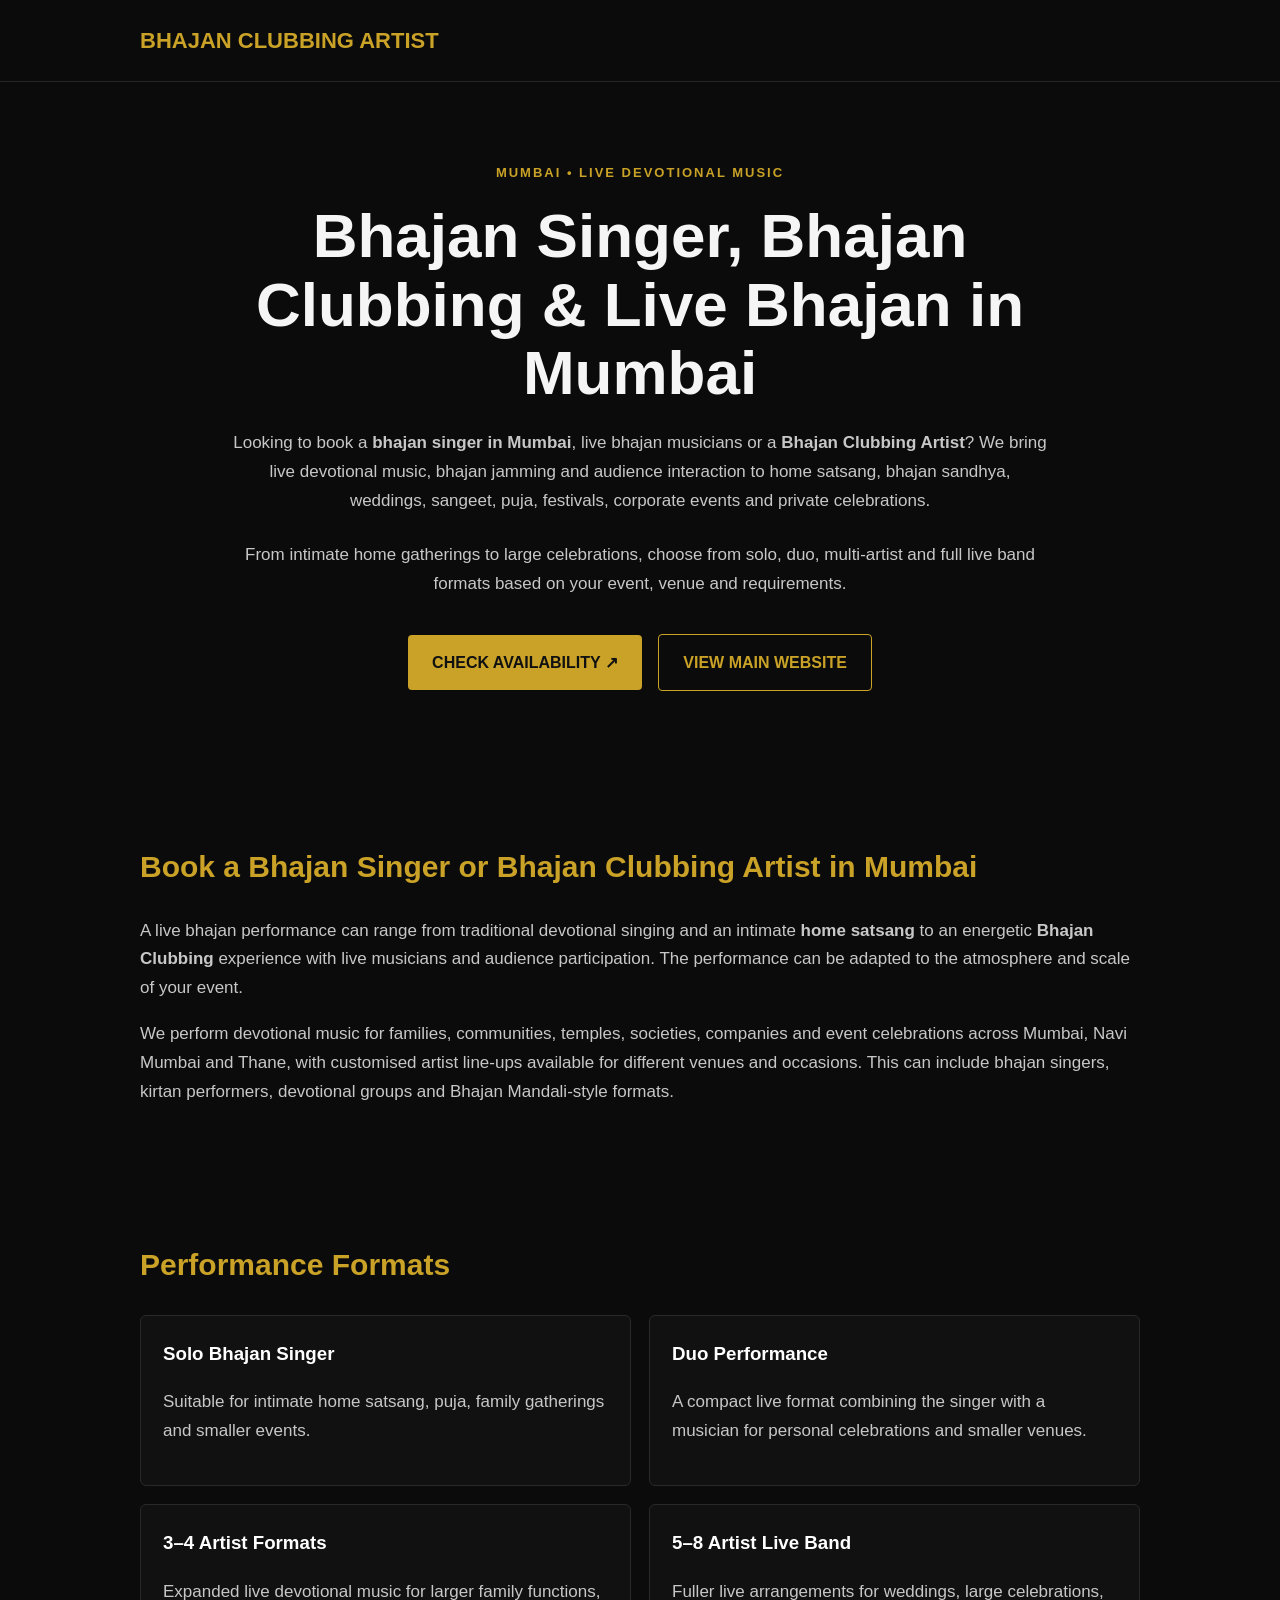
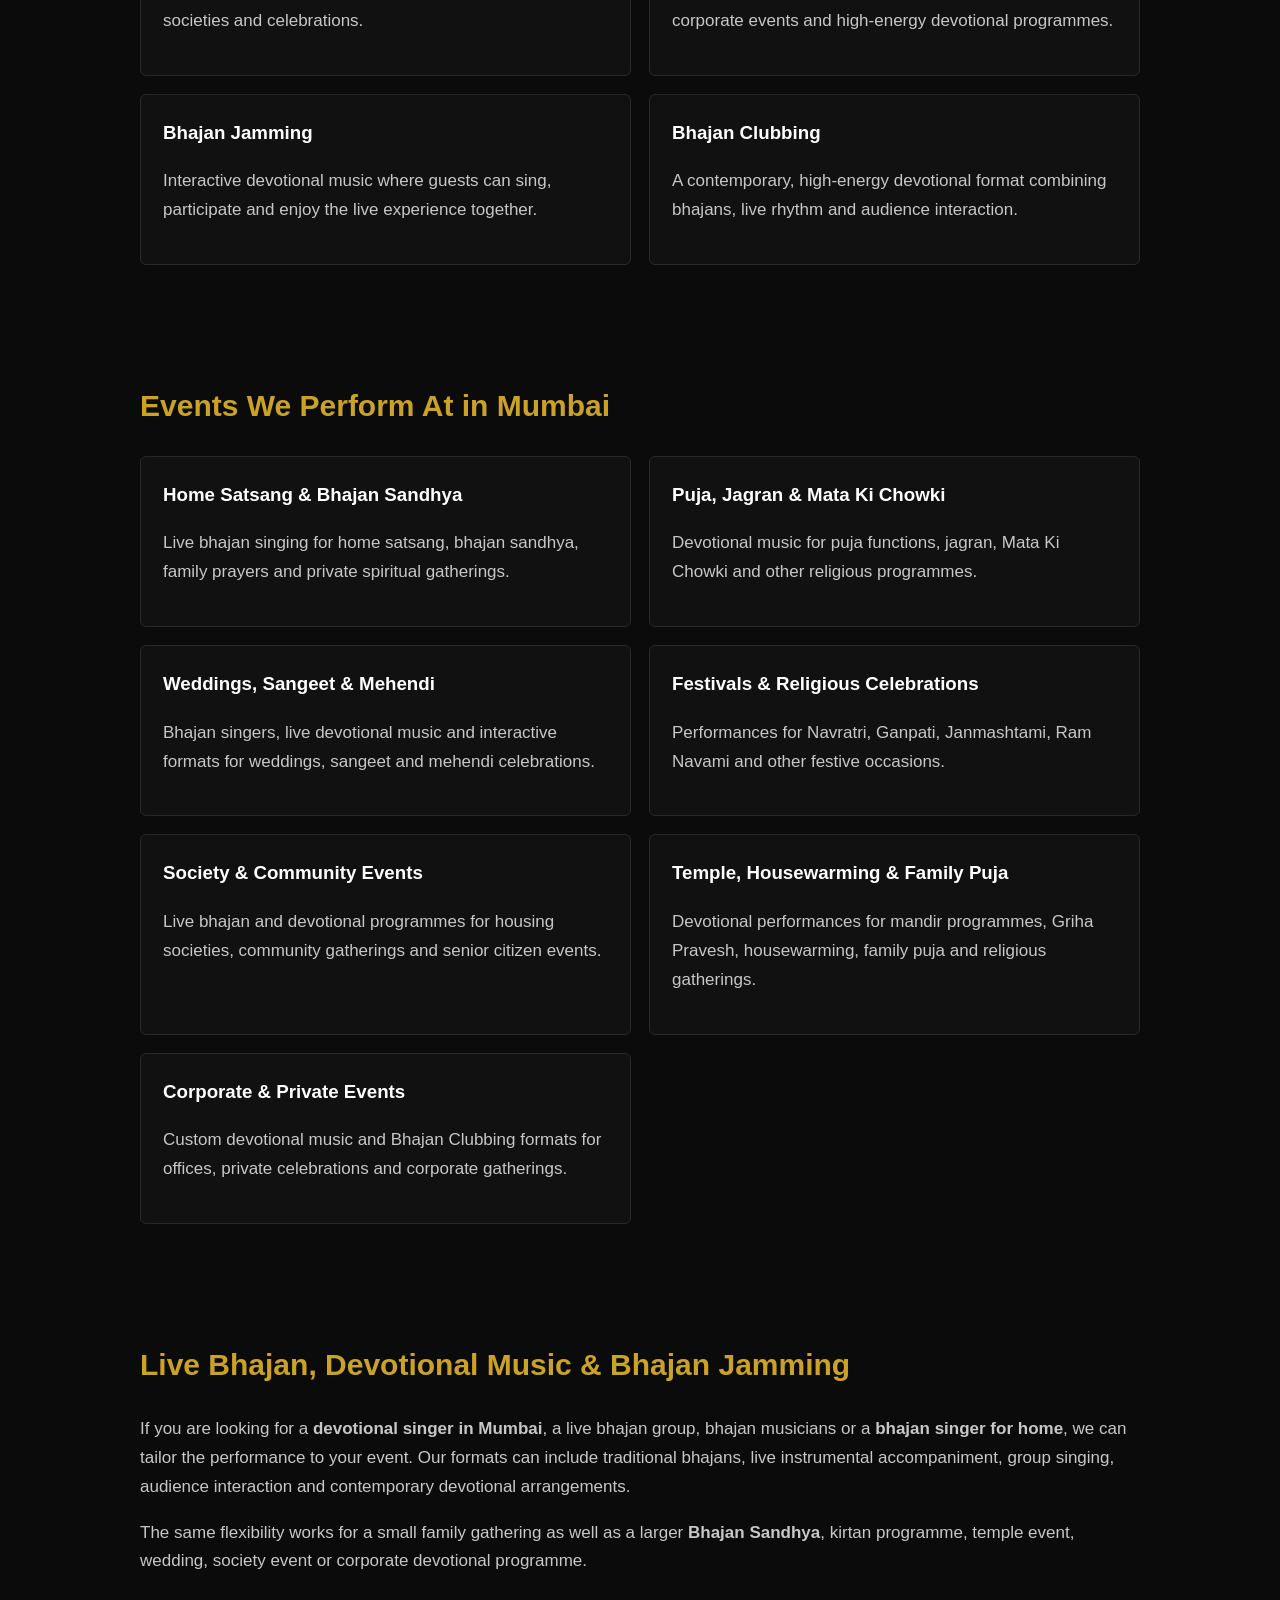
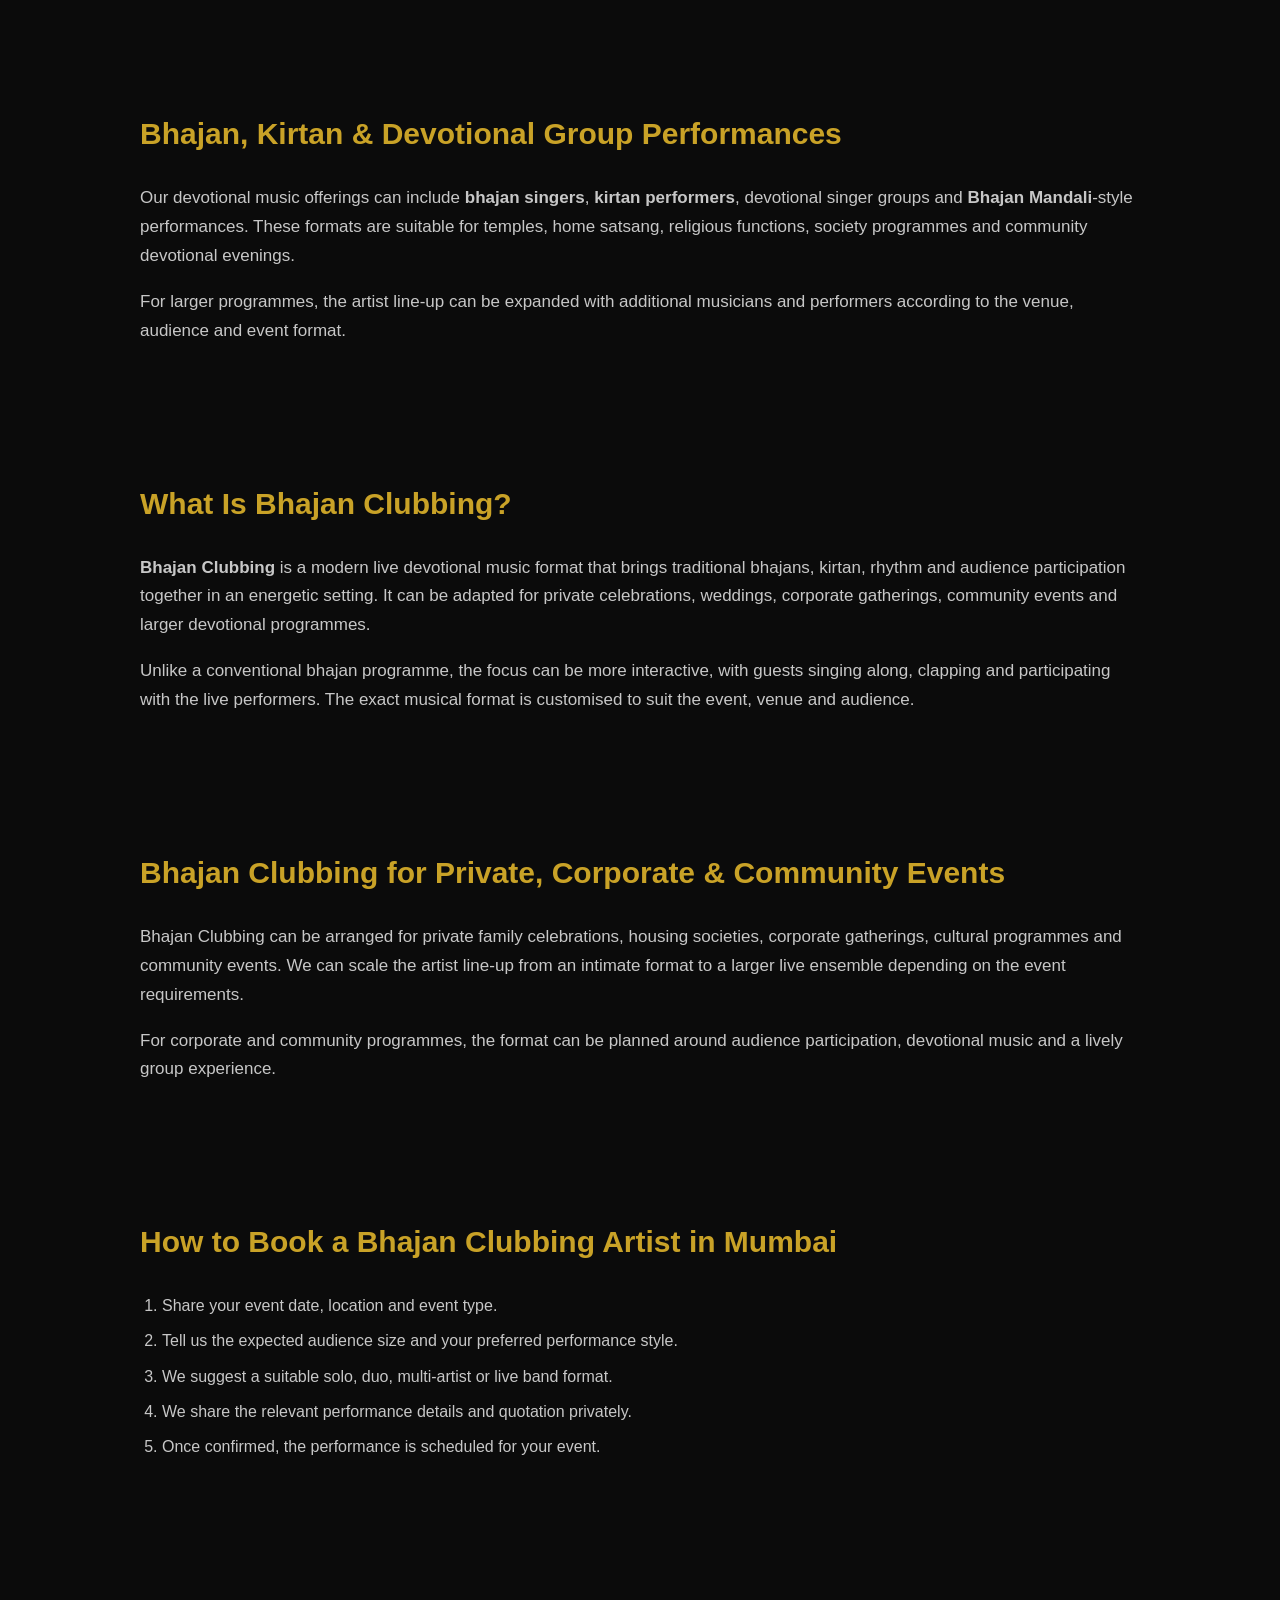
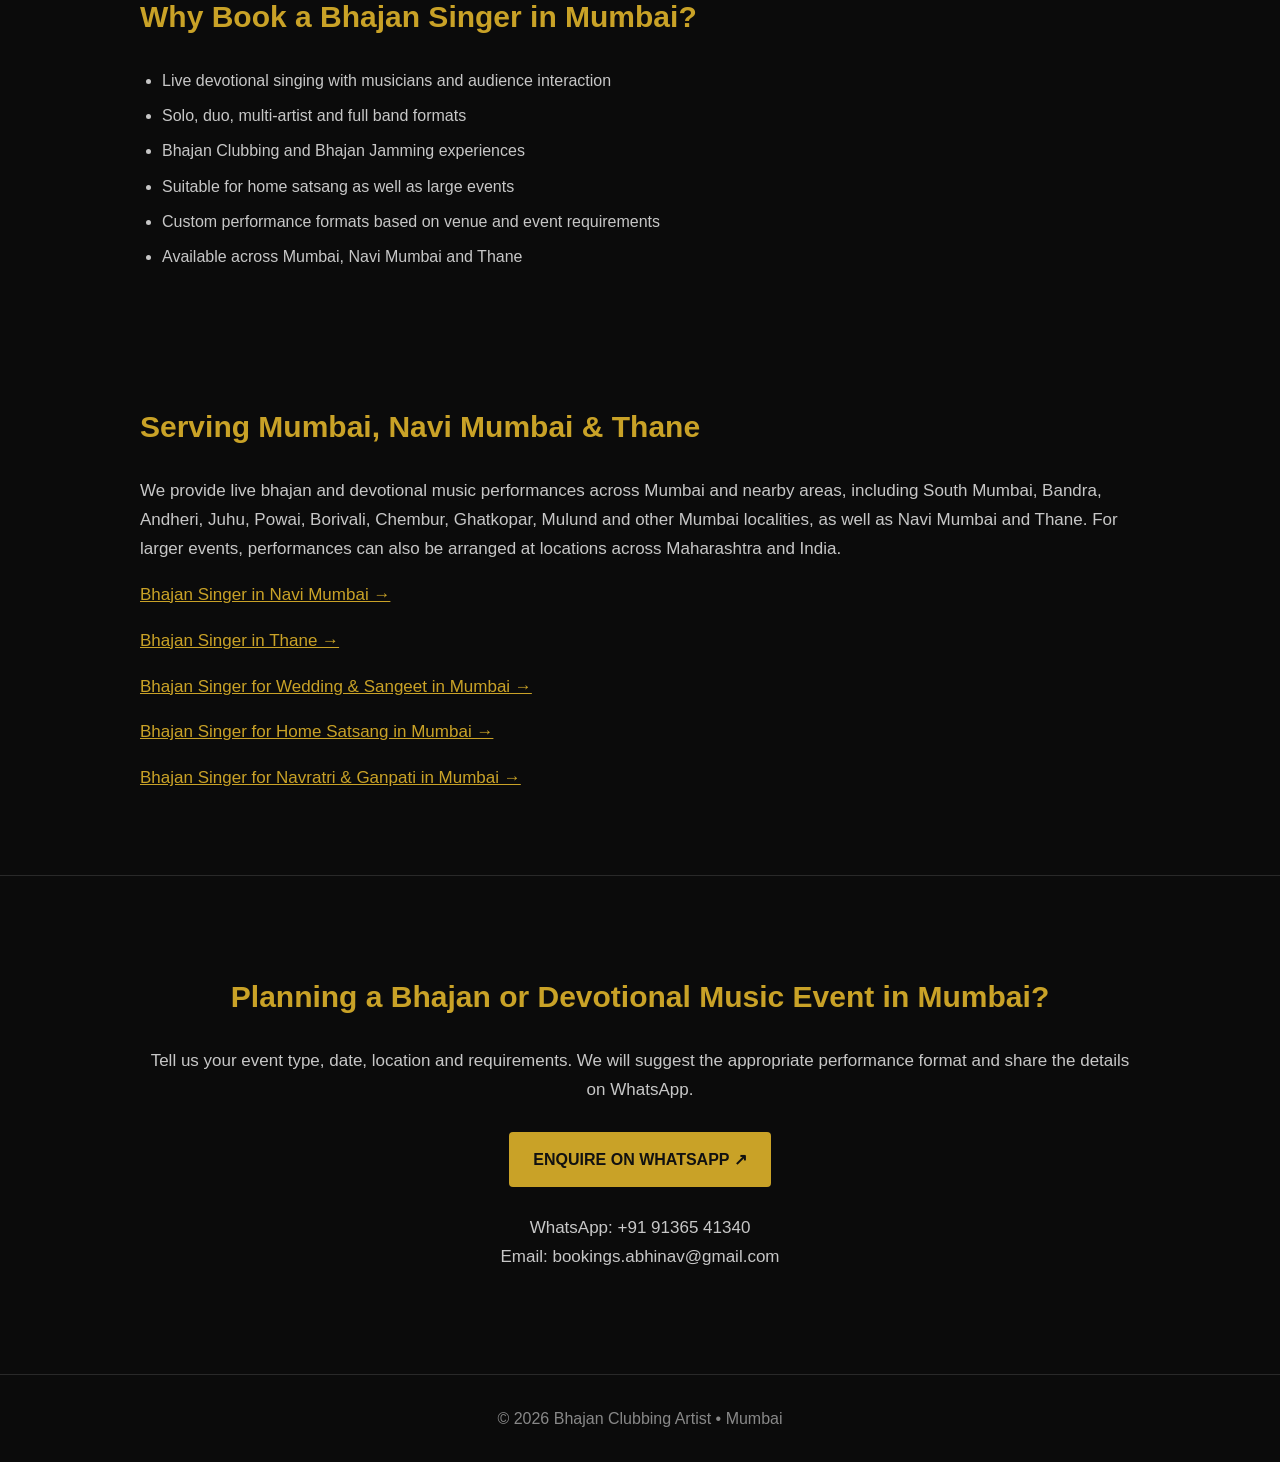
==== commit 0e4b5665: "Add Bhajan Clubbing intent and booking FAQ-style coverage" ====
--- a/bhajan-clubbing-artist-mumbai.html
+++ b/bhajan-clubbing-artist-mumbai.html
@@ -376,6 +376,57 @@
 
 <section>
   <div class="container">
+    <h2>What Is Bhajan Clubbing?</h2>
+
+    <p>
+      <strong>Bhajan Clubbing</strong> is a modern live devotional music format
+      that brings traditional bhajans, kirtan, rhythm and audience participation
+      together in an energetic setting. It can be adapted for private celebrations,
+      weddings, corporate gatherings, community events and larger devotional programmes.
+    </p>
+
+    <p>
+      Unlike a conventional bhajan programme, the focus can be more interactive,
+      with guests singing along, clapping and participating with the live performers.
+      The exact musical format is customised to suit the event, venue and audience.
+    </p>
+  </div>
+</section>
+
+<section>
+  <div class="container">
+    <h2>Bhajan Clubbing for Private, Corporate &amp; Community Events</h2>
+
+    <p>
+      Bhajan Clubbing can be arranged for private family celebrations, housing societies,
+      corporate gatherings, cultural programmes and community events. We can scale the
+      artist line-up from an intimate format to a larger live ensemble depending on the
+      event requirements.
+    </p>
+
+    <p>
+      For corporate and community programmes, the format can be planned around audience
+      participation, devotional music and a lively group experience.
+    </p>
+  </div>
+</section>
+
+<section>
+  <div class="container">
+    <h2>How to Book a Bhajan Clubbing Artist in Mumbai</h2>
+
+    <ol style="color:#c7c7c7; padding-left:22px;">
+      <li>Share your event date, location and event type.</li>
+      <li>Tell us the expected audience size and your preferred performance style.</li>
+      <li>We suggest a suitable solo, duo, multi-artist or live band format.</li>
+      <li>We share the relevant performance details and quotation privately.</li>
+      <li>Once confirmed, the performance is scheduled for your event.</li>
+    </ol>
+  </div>
+</section>
+
+<section>
+  <div class="container">
     <h2>Why Book a Bhajan Singer in Mumbai?</h2>
 
     <ul>
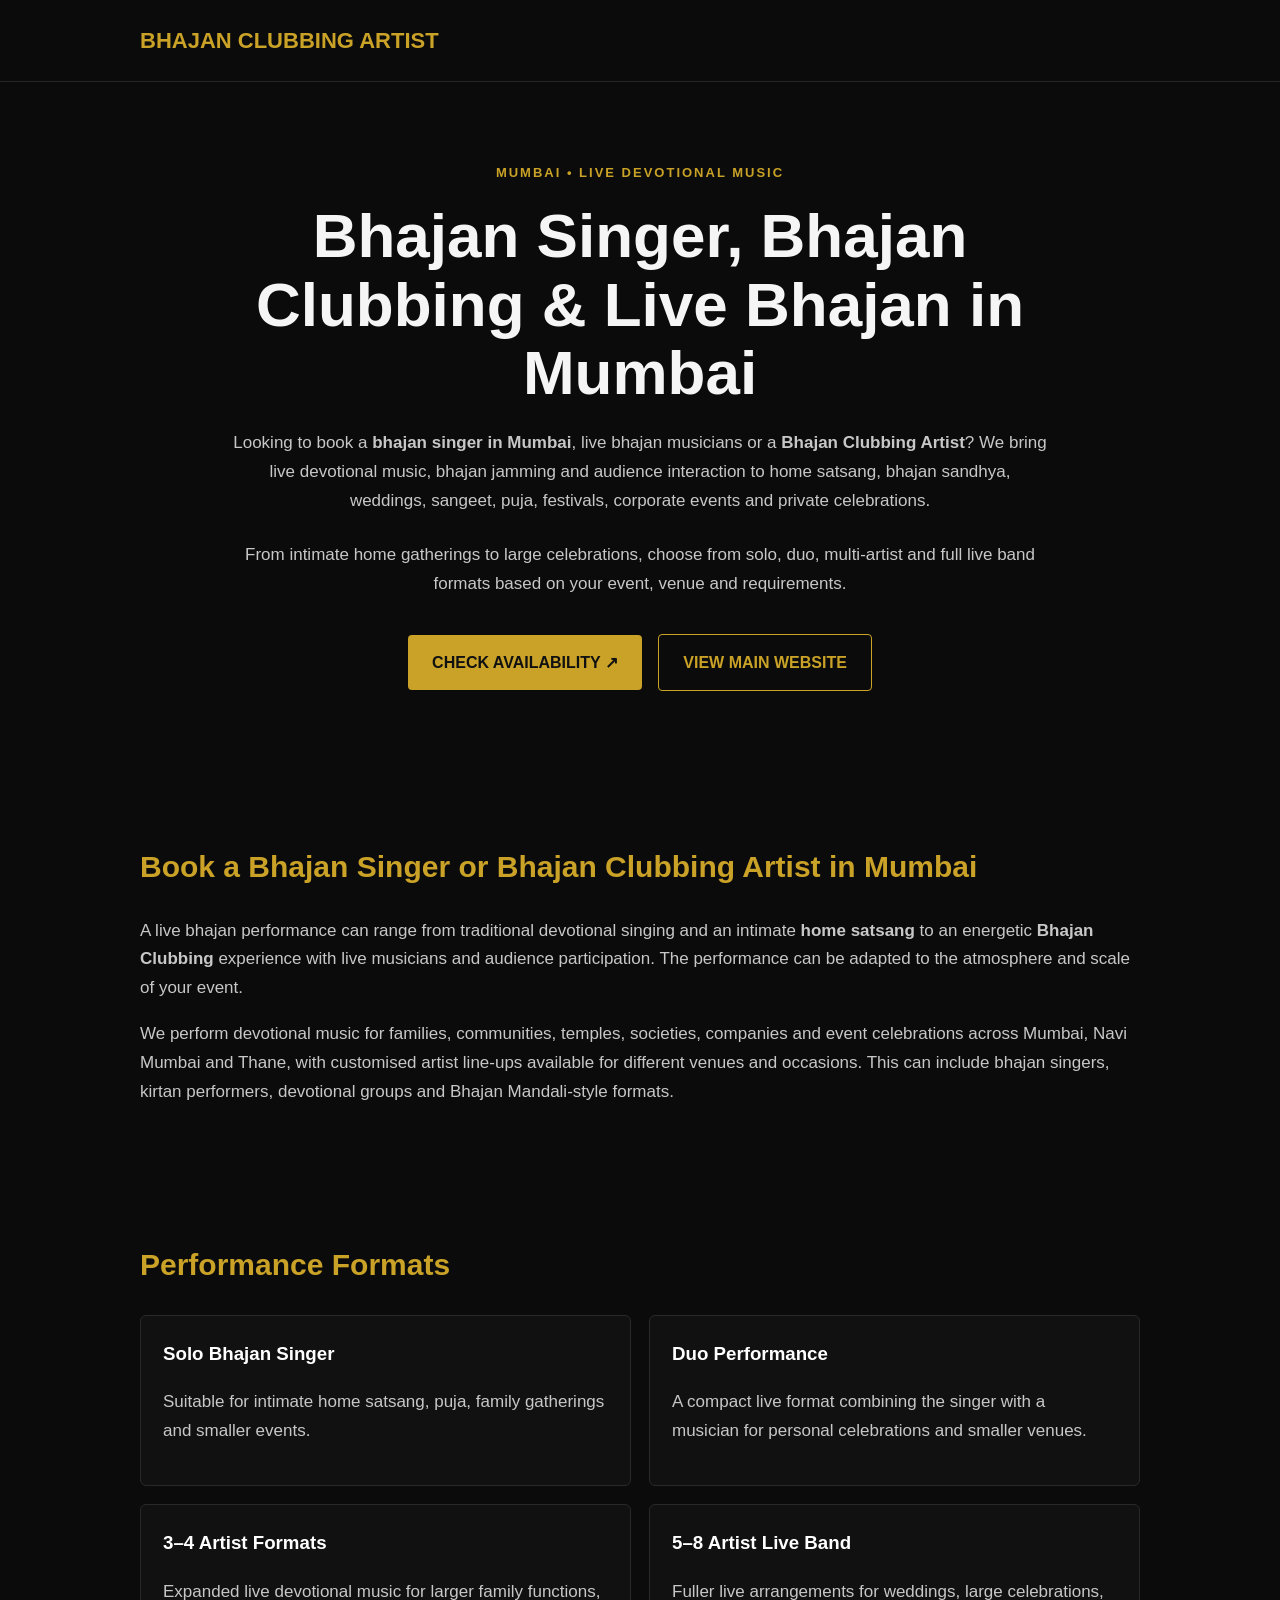
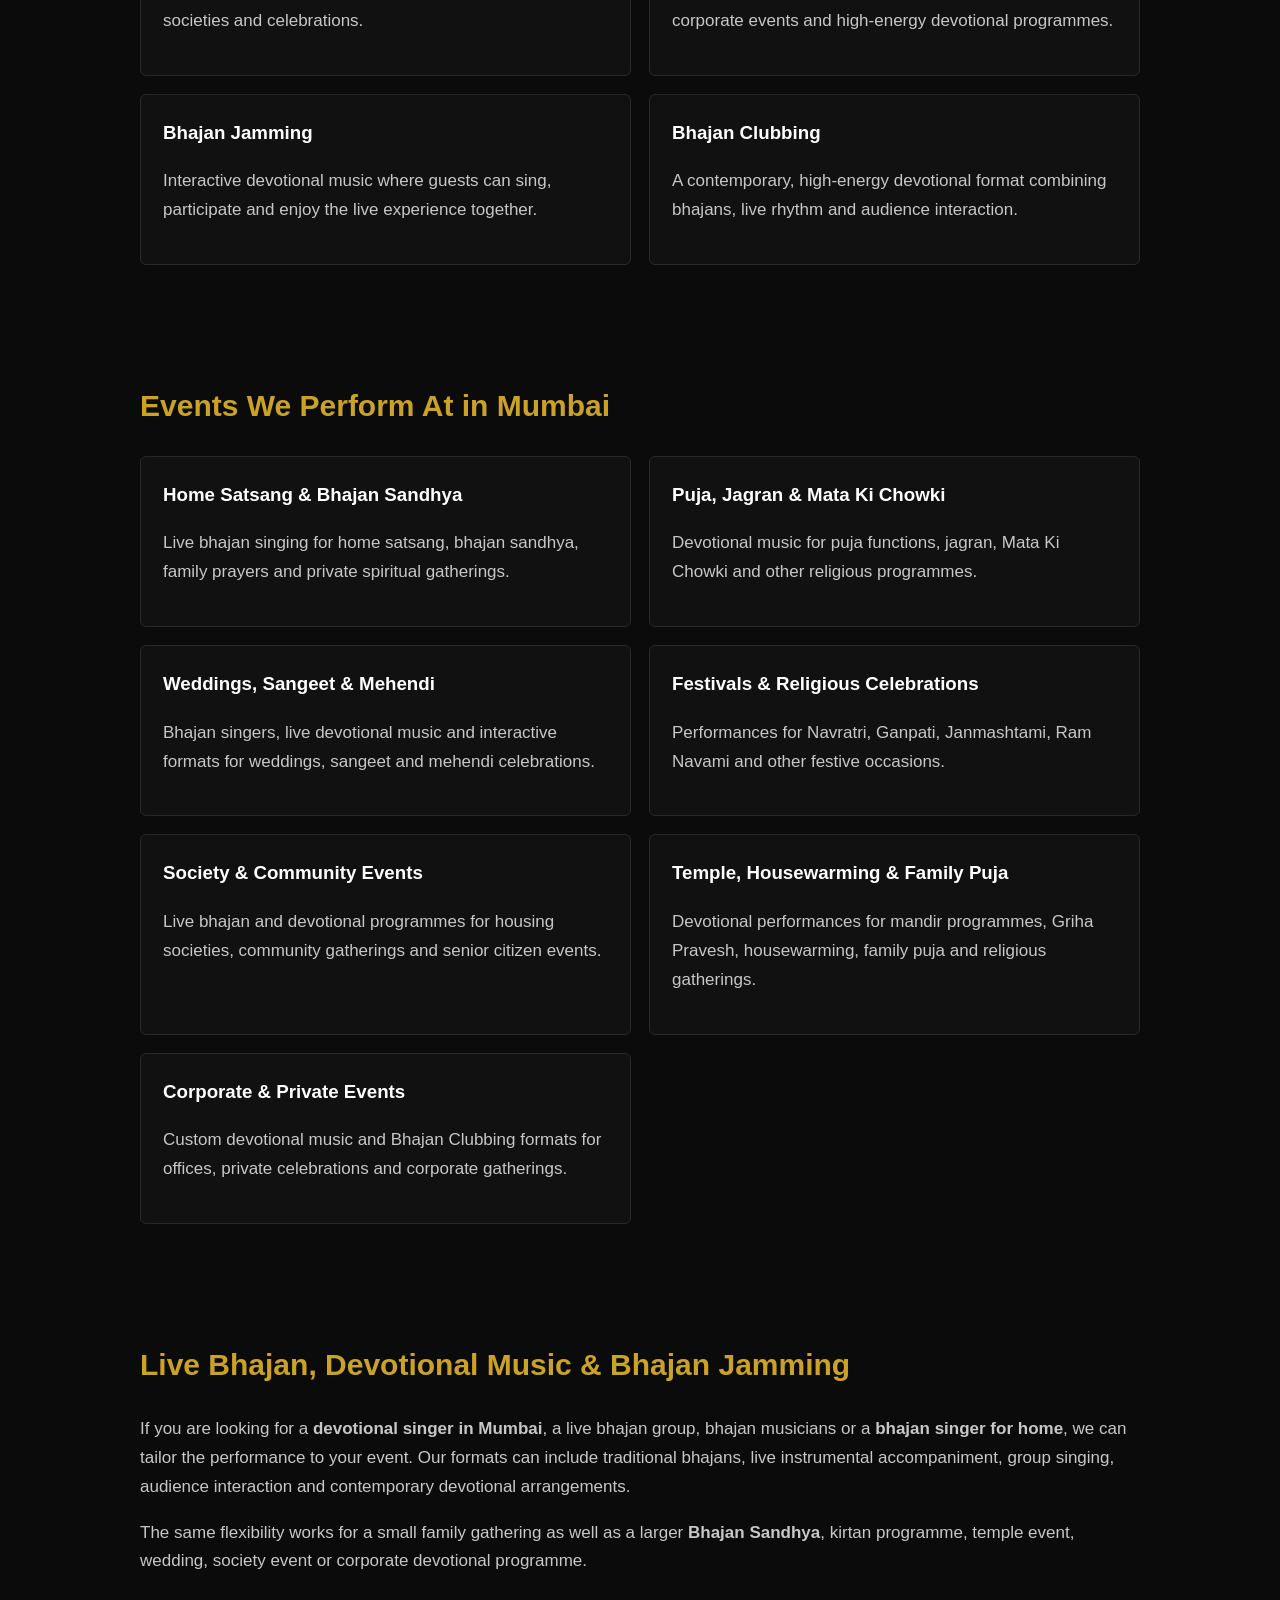
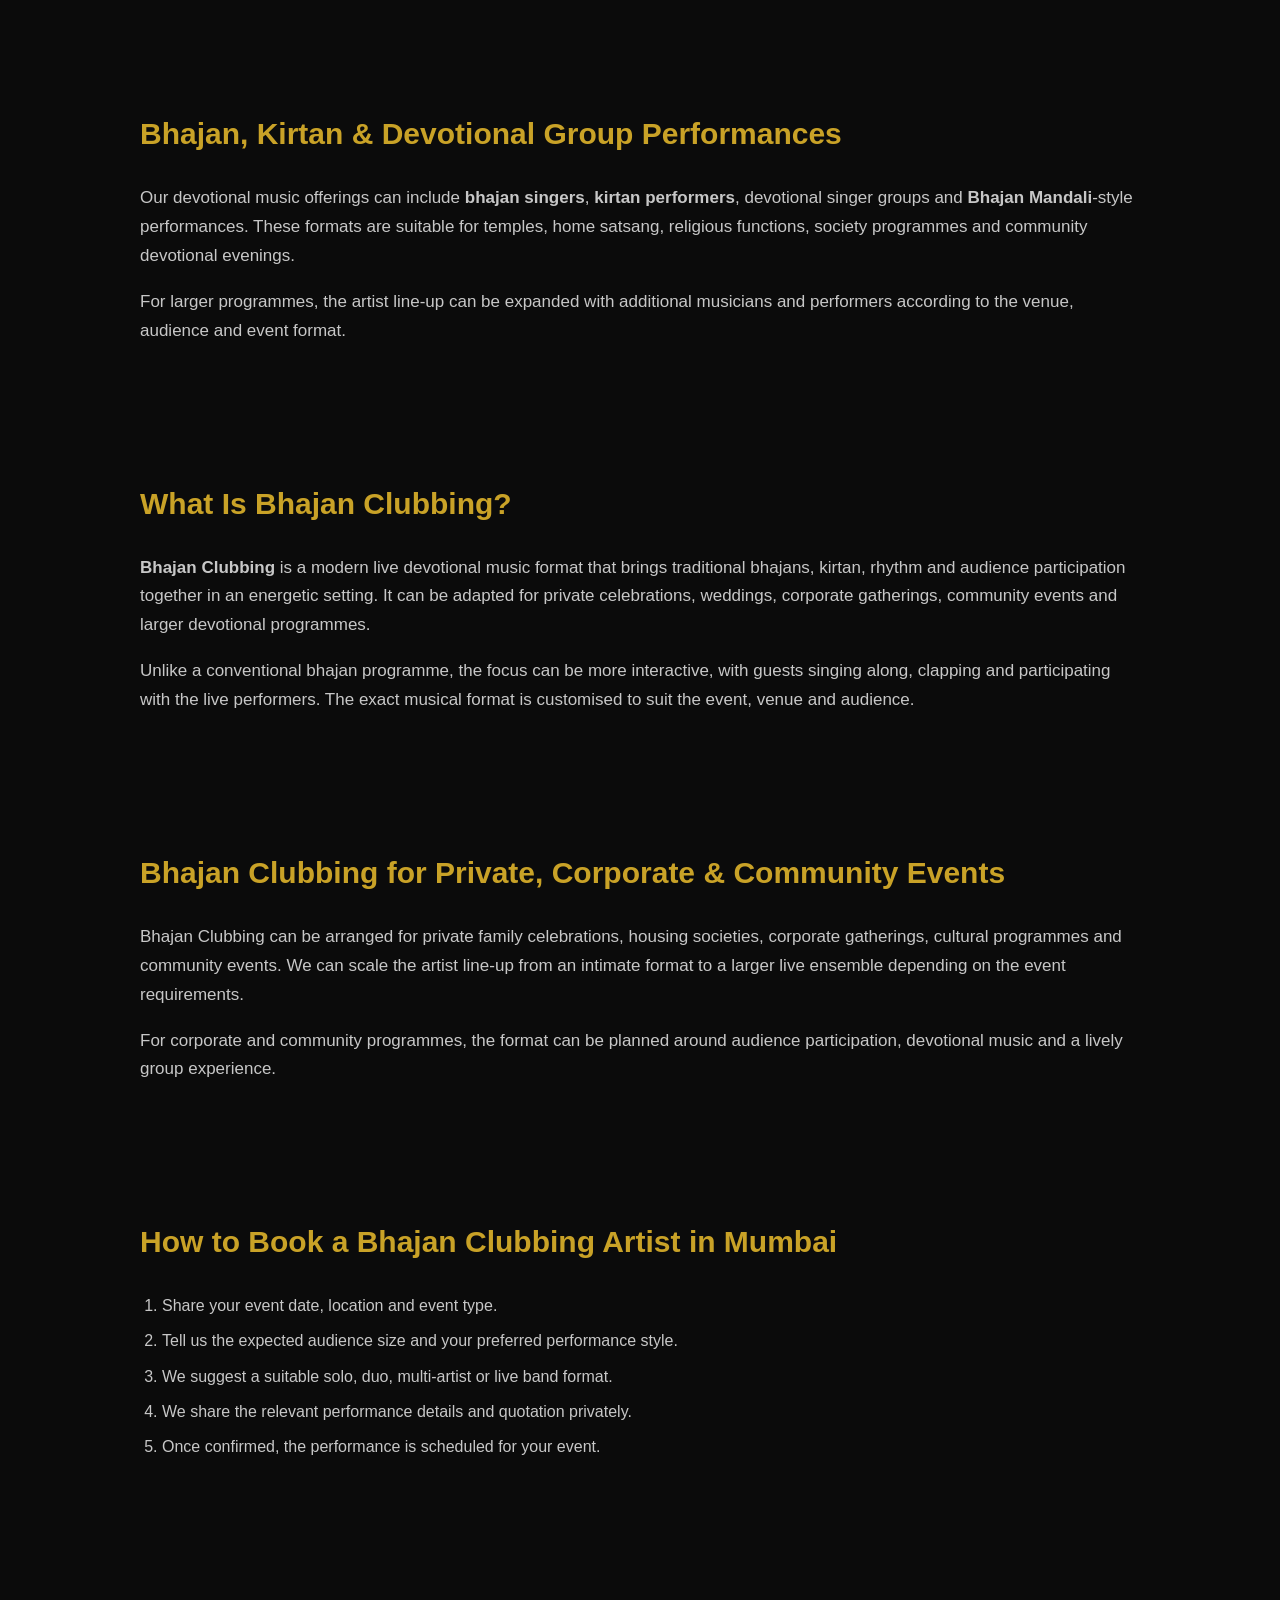
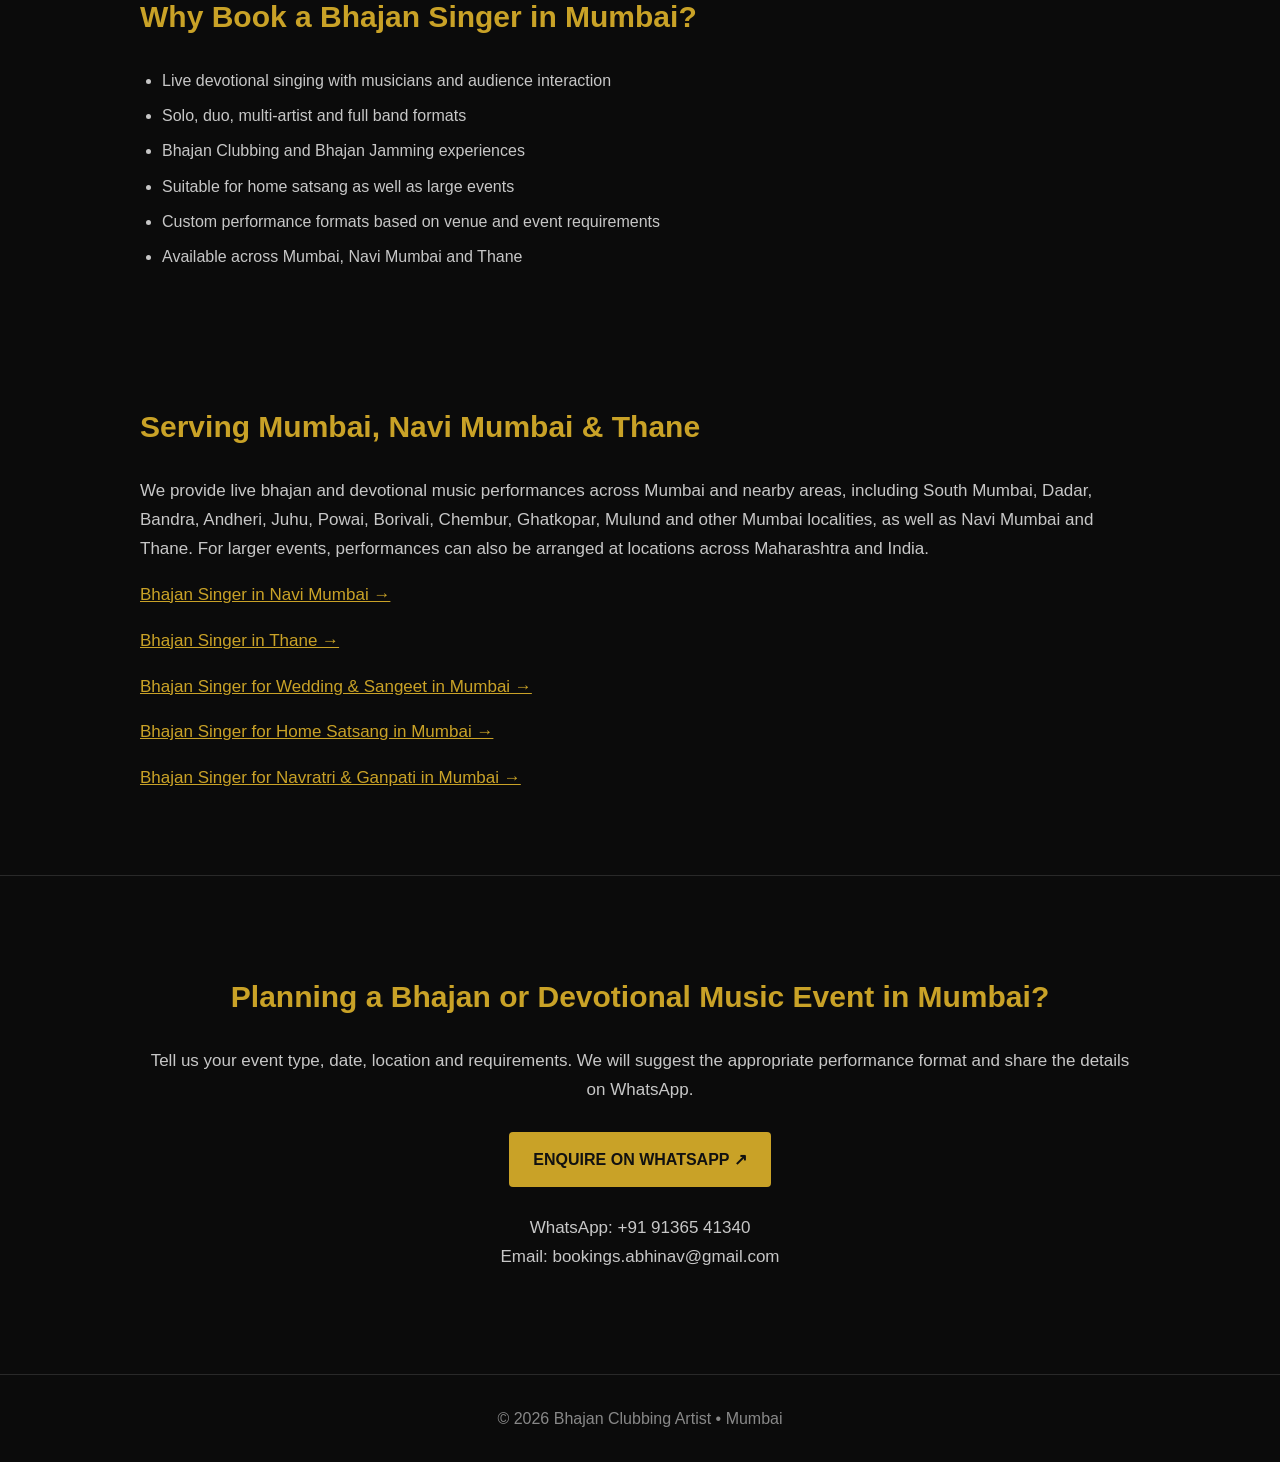
==== commit eb6ef7fd: "Add Dadar to Mumbai service-area coverage" ====
--- a/bhajan-clubbing-artist-mumbai.html
+++ b/bhajan-clubbing-artist-mumbai.html
@@ -446,7 +446,7 @@
 
     <p>
       We provide live bhajan and devotional music performances across Mumbai
-      and nearby areas, including South Mumbai, Bandra, Andheri, Juhu, Powai,
+      and nearby areas, including South Mumbai, Dadar, Bandra, Andheri, Juhu, Powai,
       Borivali, Chembur, Ghatkopar, Mulund and other Mumbai localities, as well as
       Navi Mumbai and Thane. For larger events,
       performances can also be arranged at locations across Maharashtra and India.
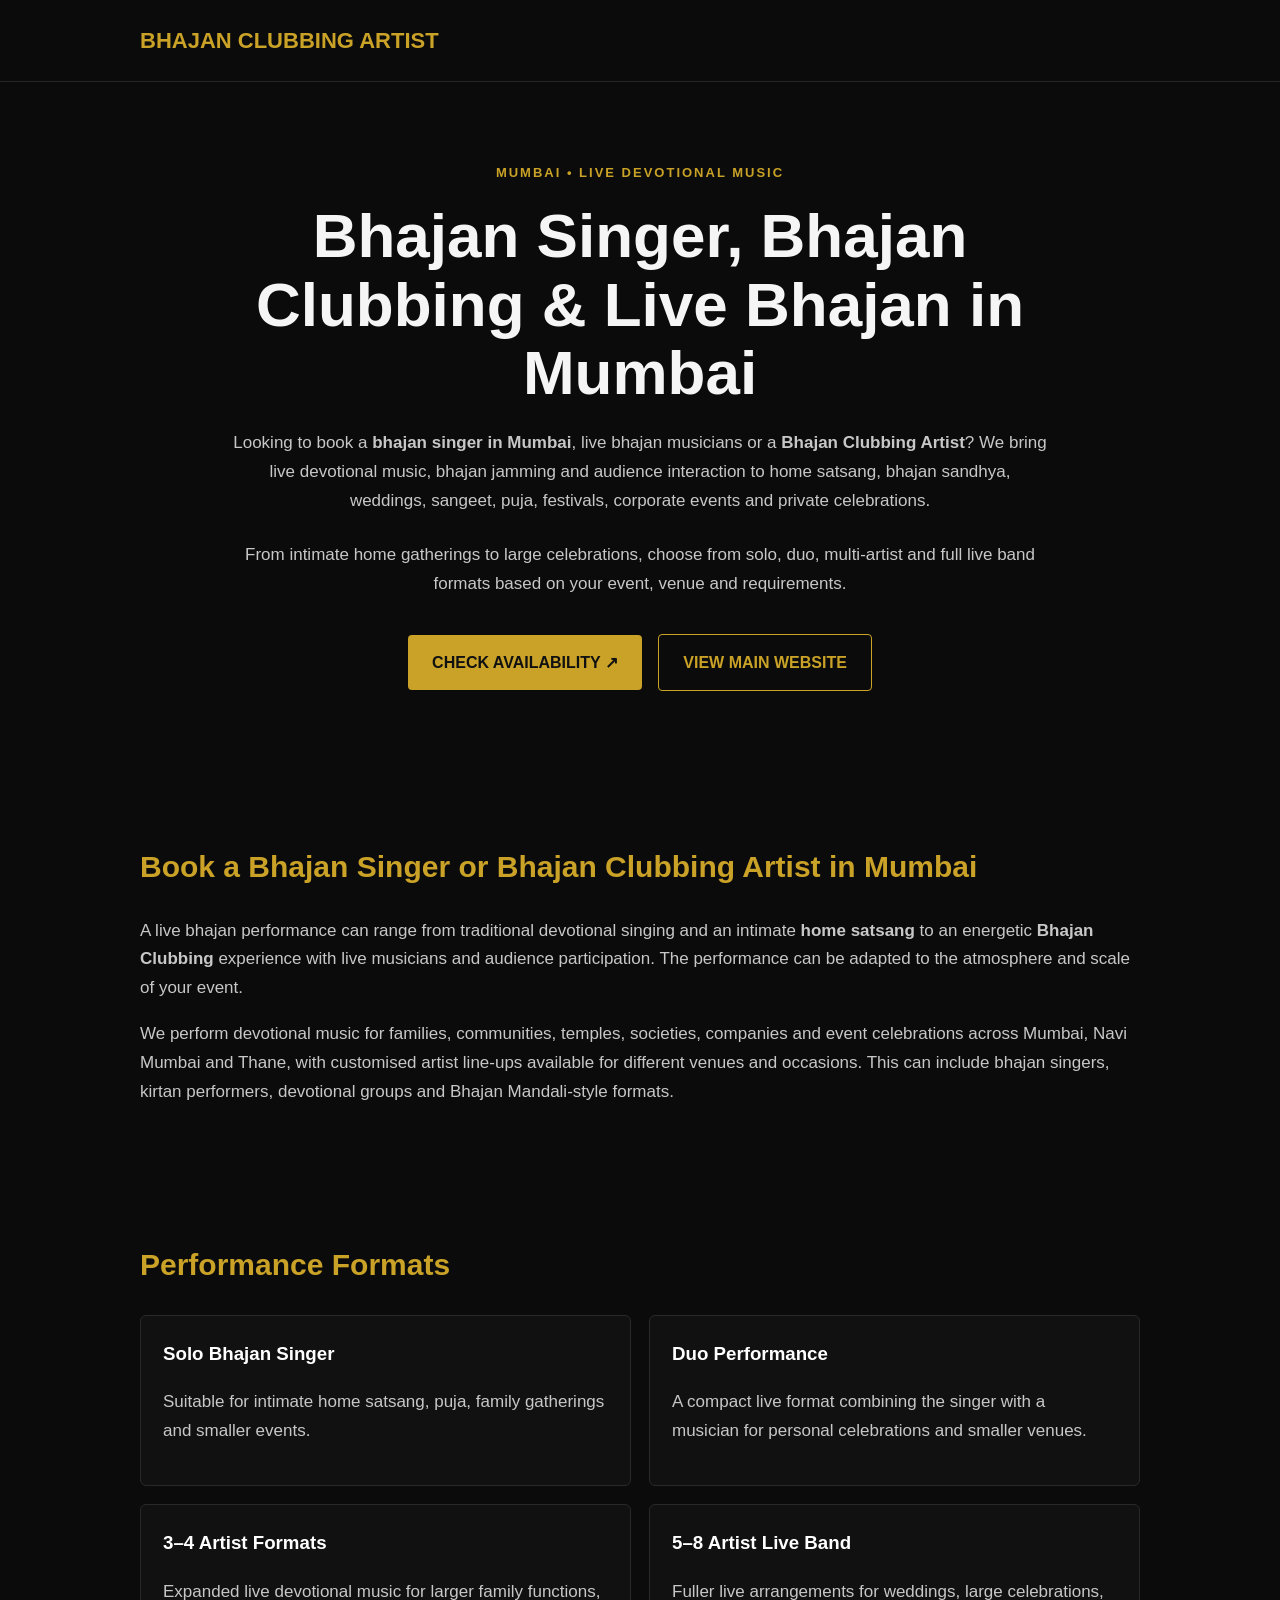
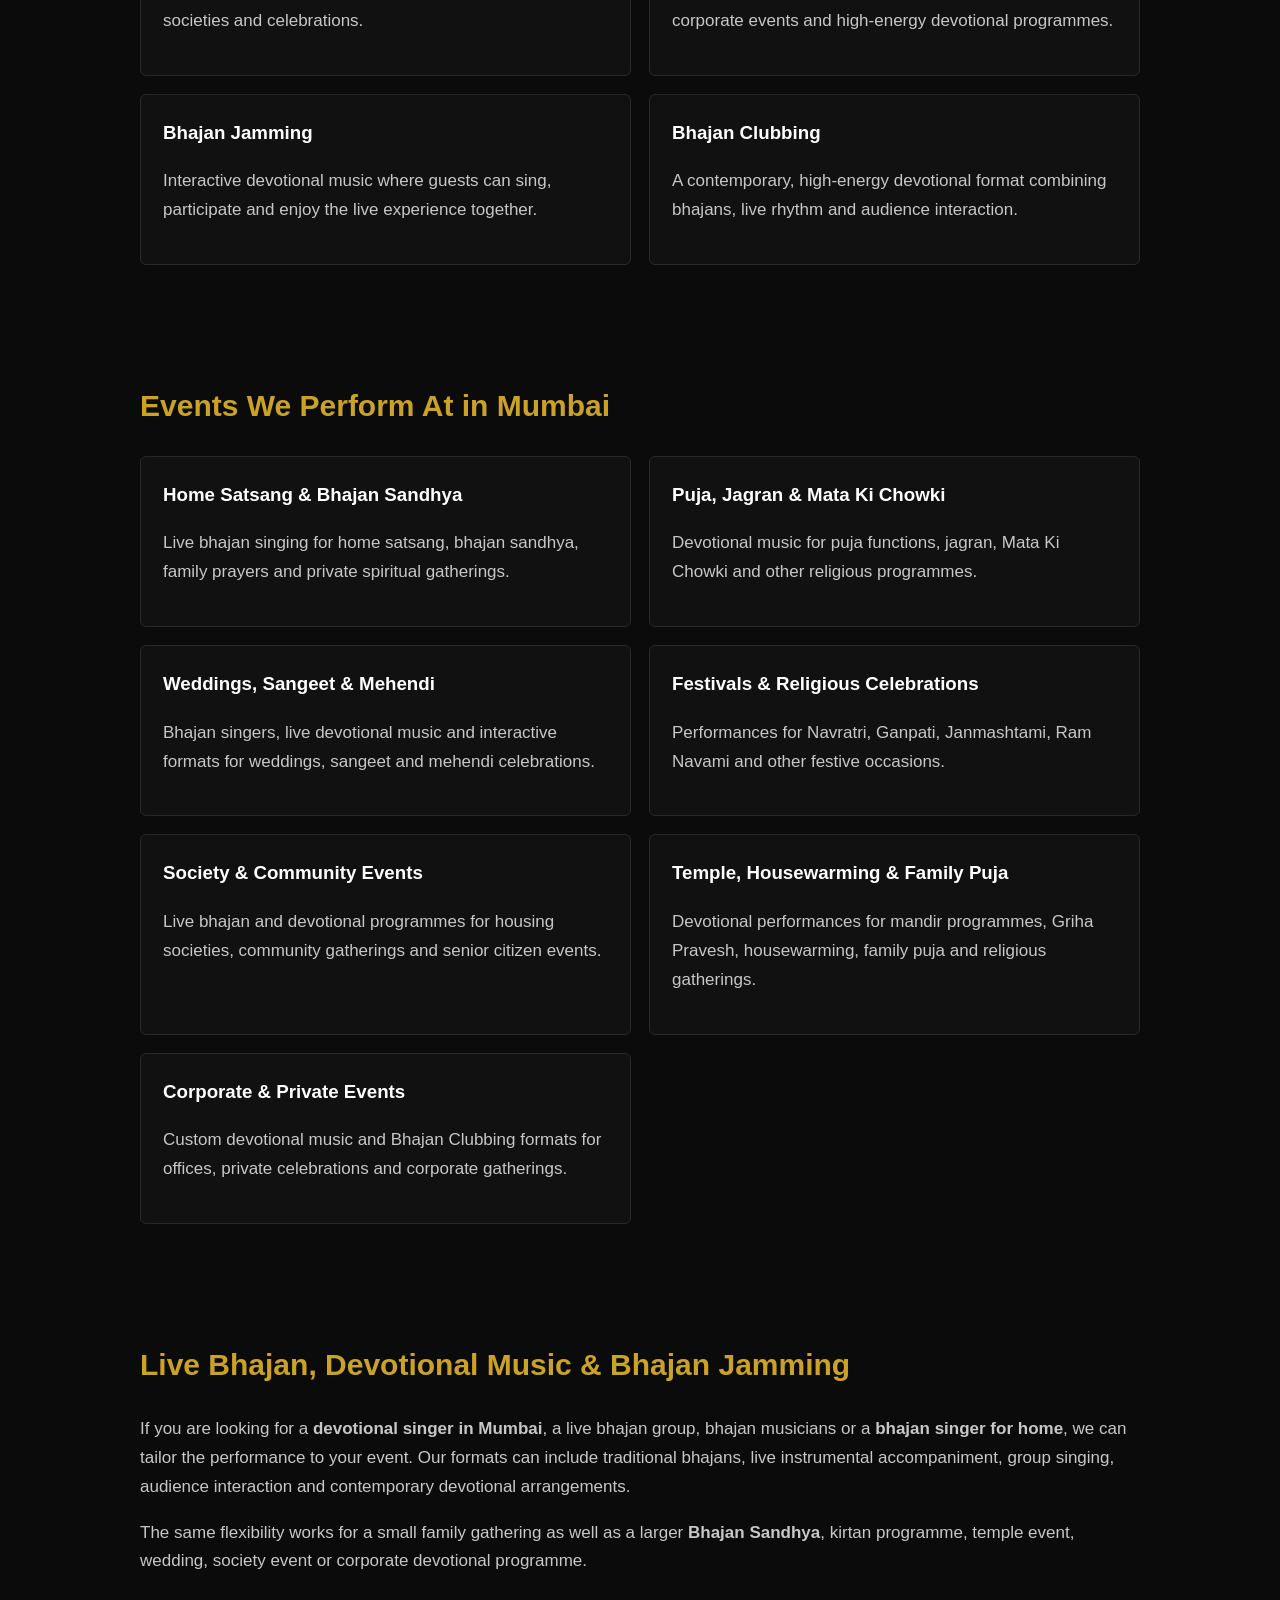
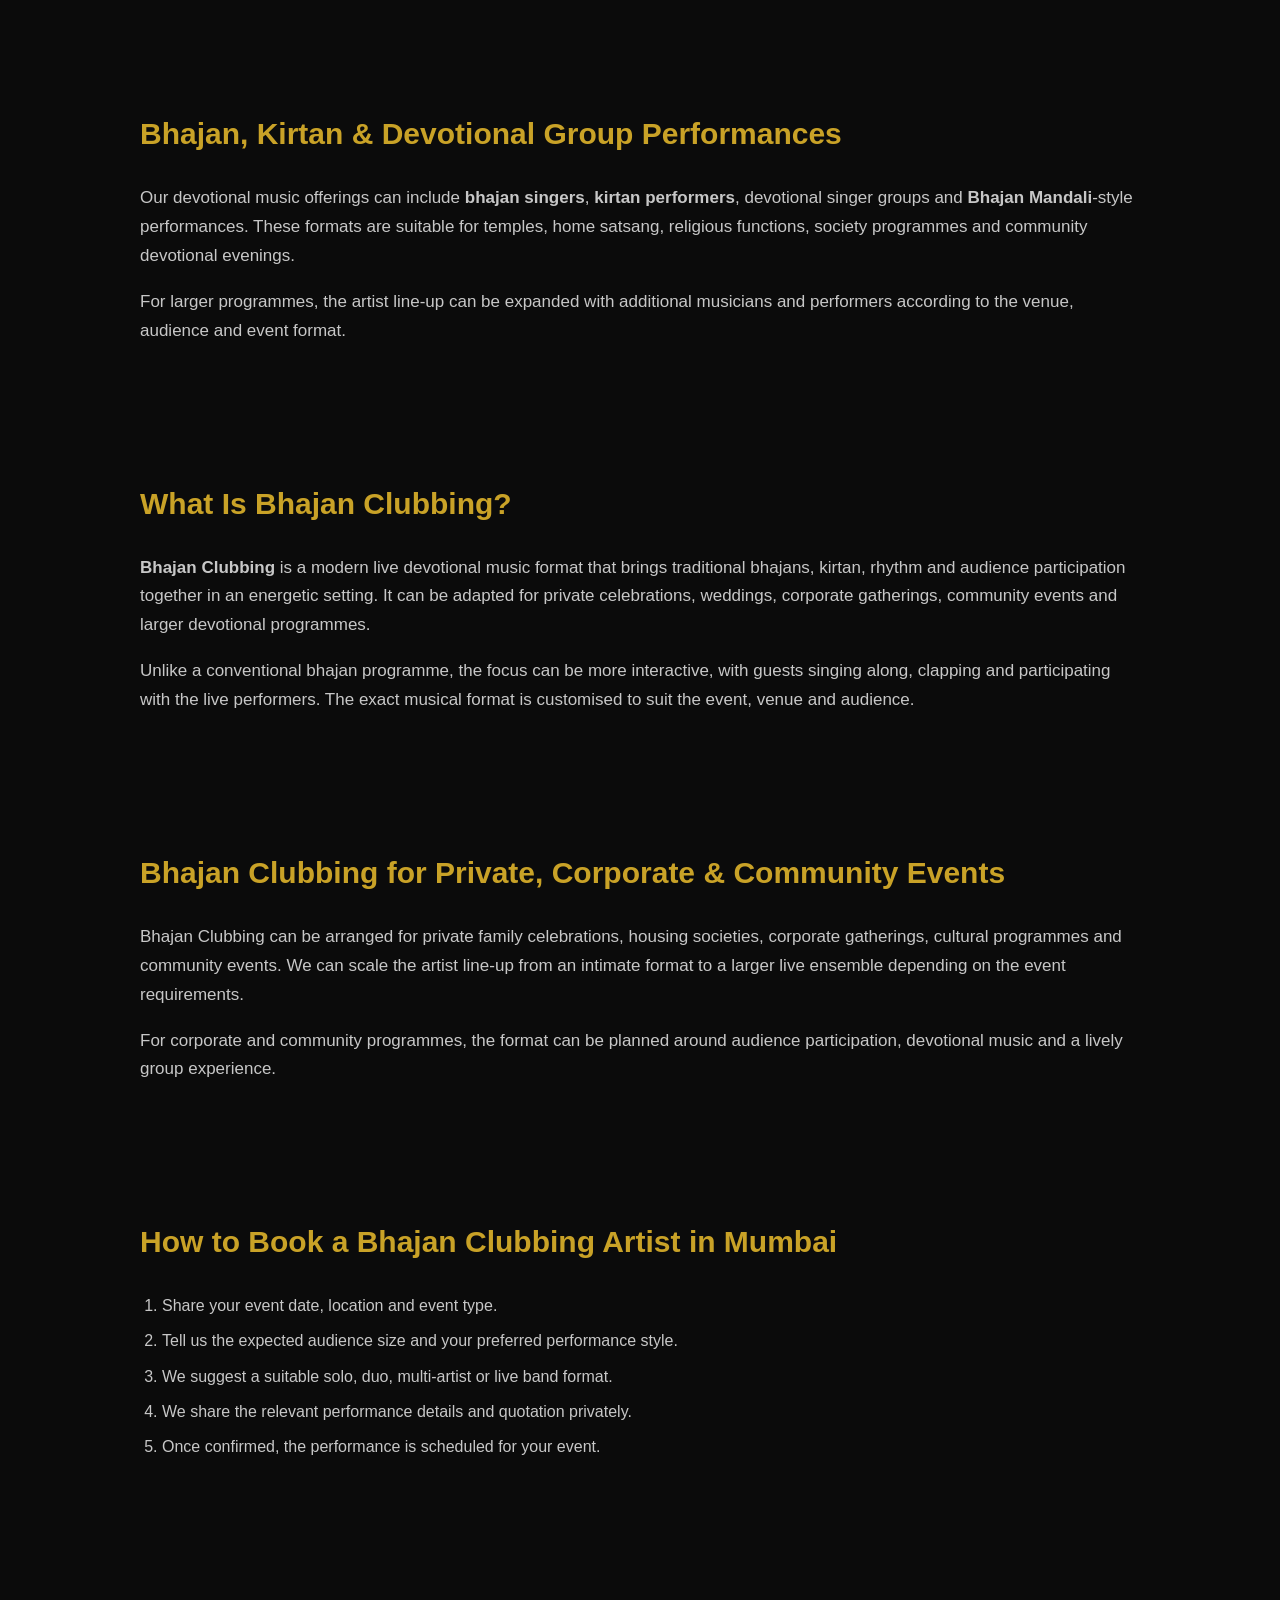
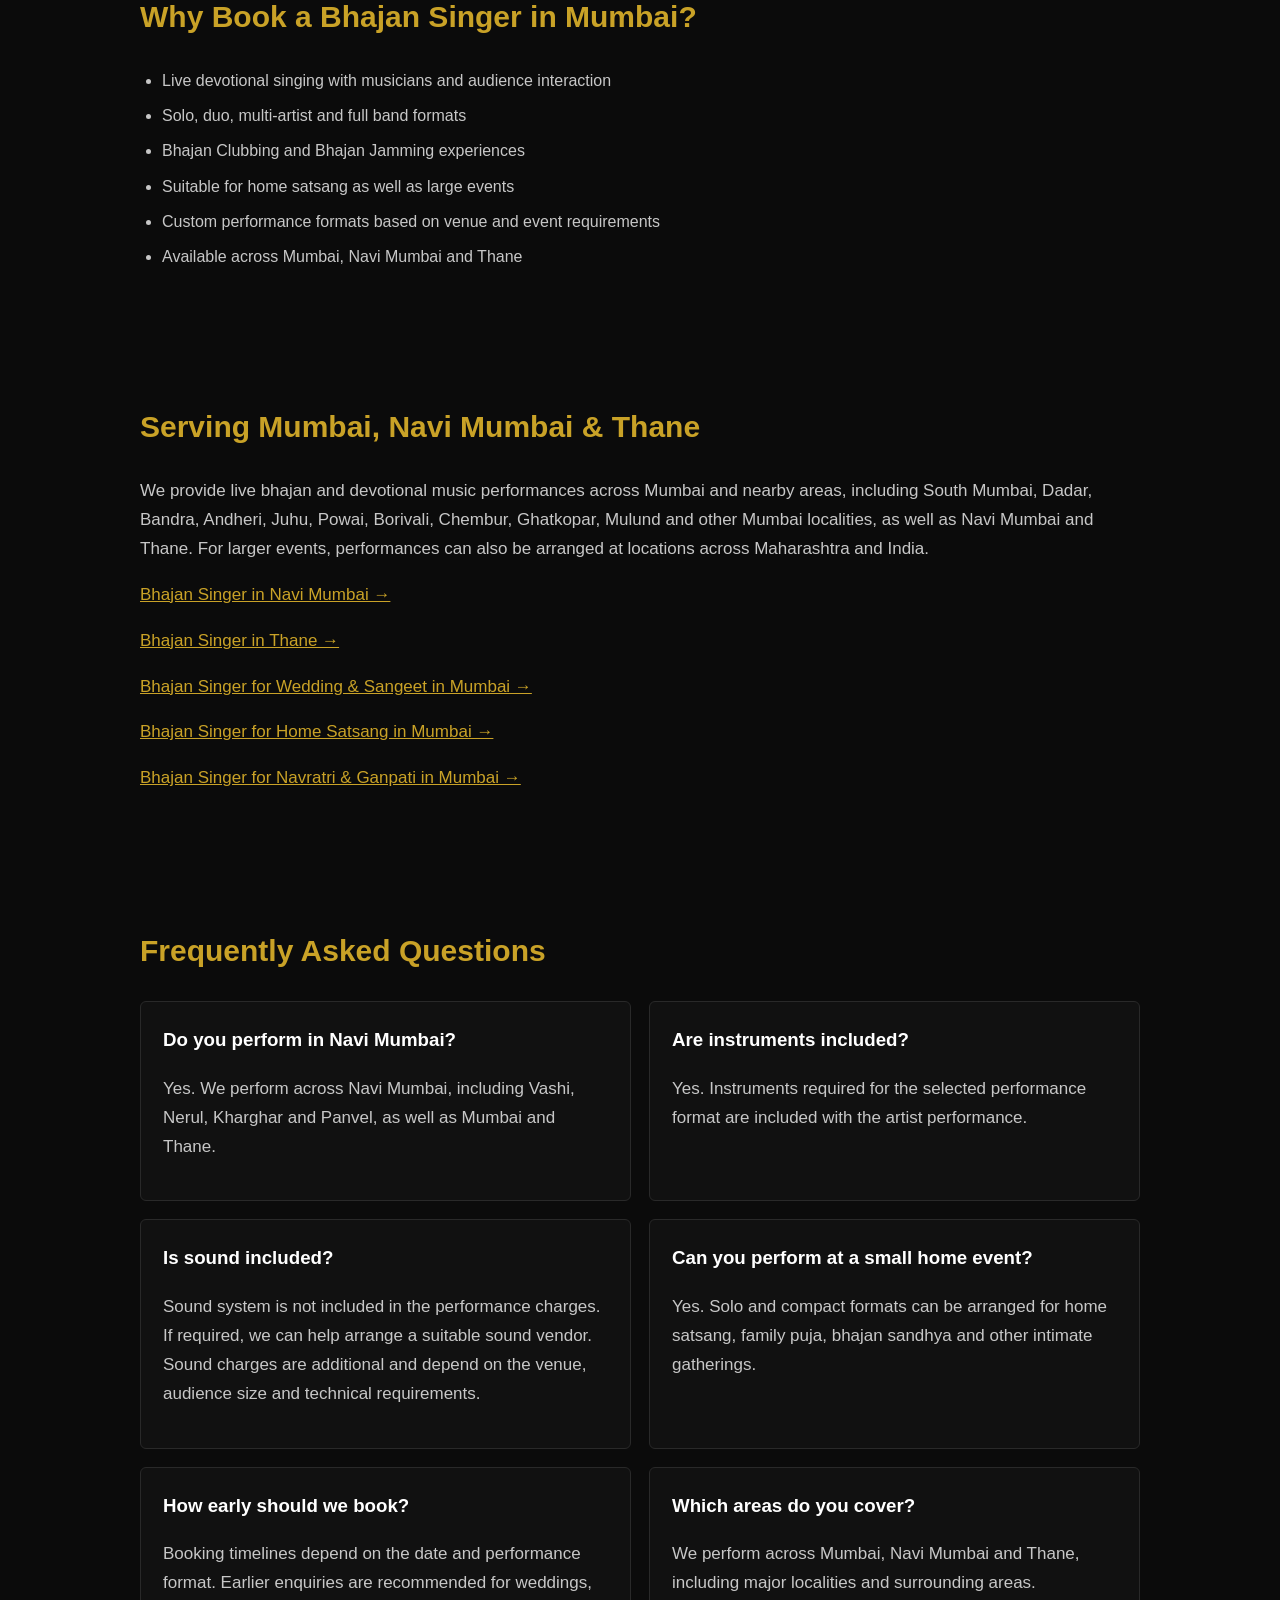
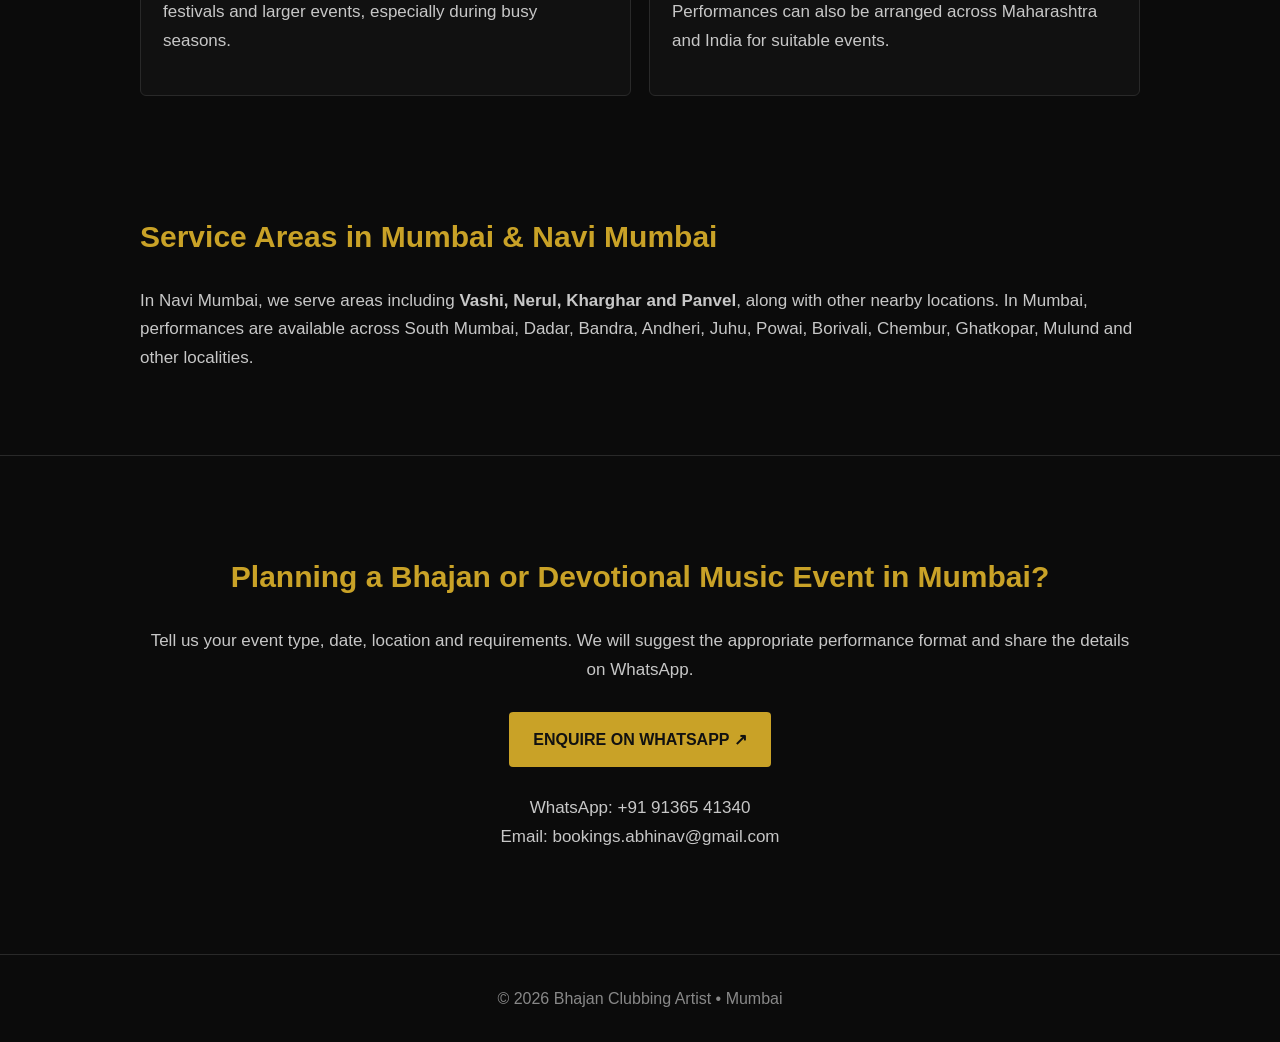
==== commit d6ba2359: "Add booking FAQs and Navi Mumbai service areas" ====
--- a/bhajan-clubbing-artist-mumbai.html
+++ b/bhajan-clubbing-artist-mumbai.html
@@ -470,6 +470,52 @@
   </div>
 </section>
 
+<section>
+  <div class="container">
+    <h2>Frequently Asked Questions</h2>
+
+    <div class="card-grid">
+      <div class="card">
+        <h3>Do you perform in Navi Mumbai?</h3>
+        <p>Yes. We perform across Navi Mumbai, including Vashi, Nerul, Kharghar and Panvel, as well as Mumbai and Thane.</p>
+      </div>
+
+      <div class="card">
+        <h3>Are instruments included?</h3>
+        <p>Yes. Instruments required for the selected performance format are included with the artist performance.</p>
+      </div>
+
+      <div class="card">
+        <h3>Is sound included?</h3>
+        <p>Sound system is not included in the performance charges. If required, we can help arrange a suitable sound vendor. Sound charges are additional and depend on the venue, audience size and technical requirements.</p>
+      </div>
+
+      <div class="card">
+        <h3>Can you perform at a small home event?</h3>
+        <p>Yes. Solo and compact formats can be arranged for home satsang, family puja, bhajan sandhya and other intimate gatherings.</p>
+      </div>
+
+      <div class="card">
+        <h3>How early should we book?</h3>
+        <p>Booking timelines depend on the date and performance format. Earlier enquiries are recommended for weddings, festivals and larger events, especially during busy seasons.</p>
+      </div>
+
+      <div class="card">
+        <h3>Which areas do you cover?</h3>
+        <p>We perform across Mumbai, Navi Mumbai and Thane, including major localities and surrounding areas. Performances can also be arranged across Maharashtra and India for suitable events.</p>
+      </div>
+    </div>
+  </div>
+</section>
+
+<section>
+  <div class="container">
+    <h2>Service Areas in Mumbai &amp; Navi Mumbai</h2>
+    <p>
+      In Navi Mumbai, we serve areas including <strong>Vashi, Nerul, Kharghar and Panvel</strong>, along with other nearby locations. In Mumbai, performances are available across South Mumbai, Dadar, Bandra, Andheri, Juhu, Powai, Borivali, Chembur, Ghatkopar, Mulund and other localities.
+    </p>
+  </section>
+
 <section class="booking">
   <div class="container">
     <h2>Planning a Bhajan or Devotional Music Event in Mumbai?</h2>
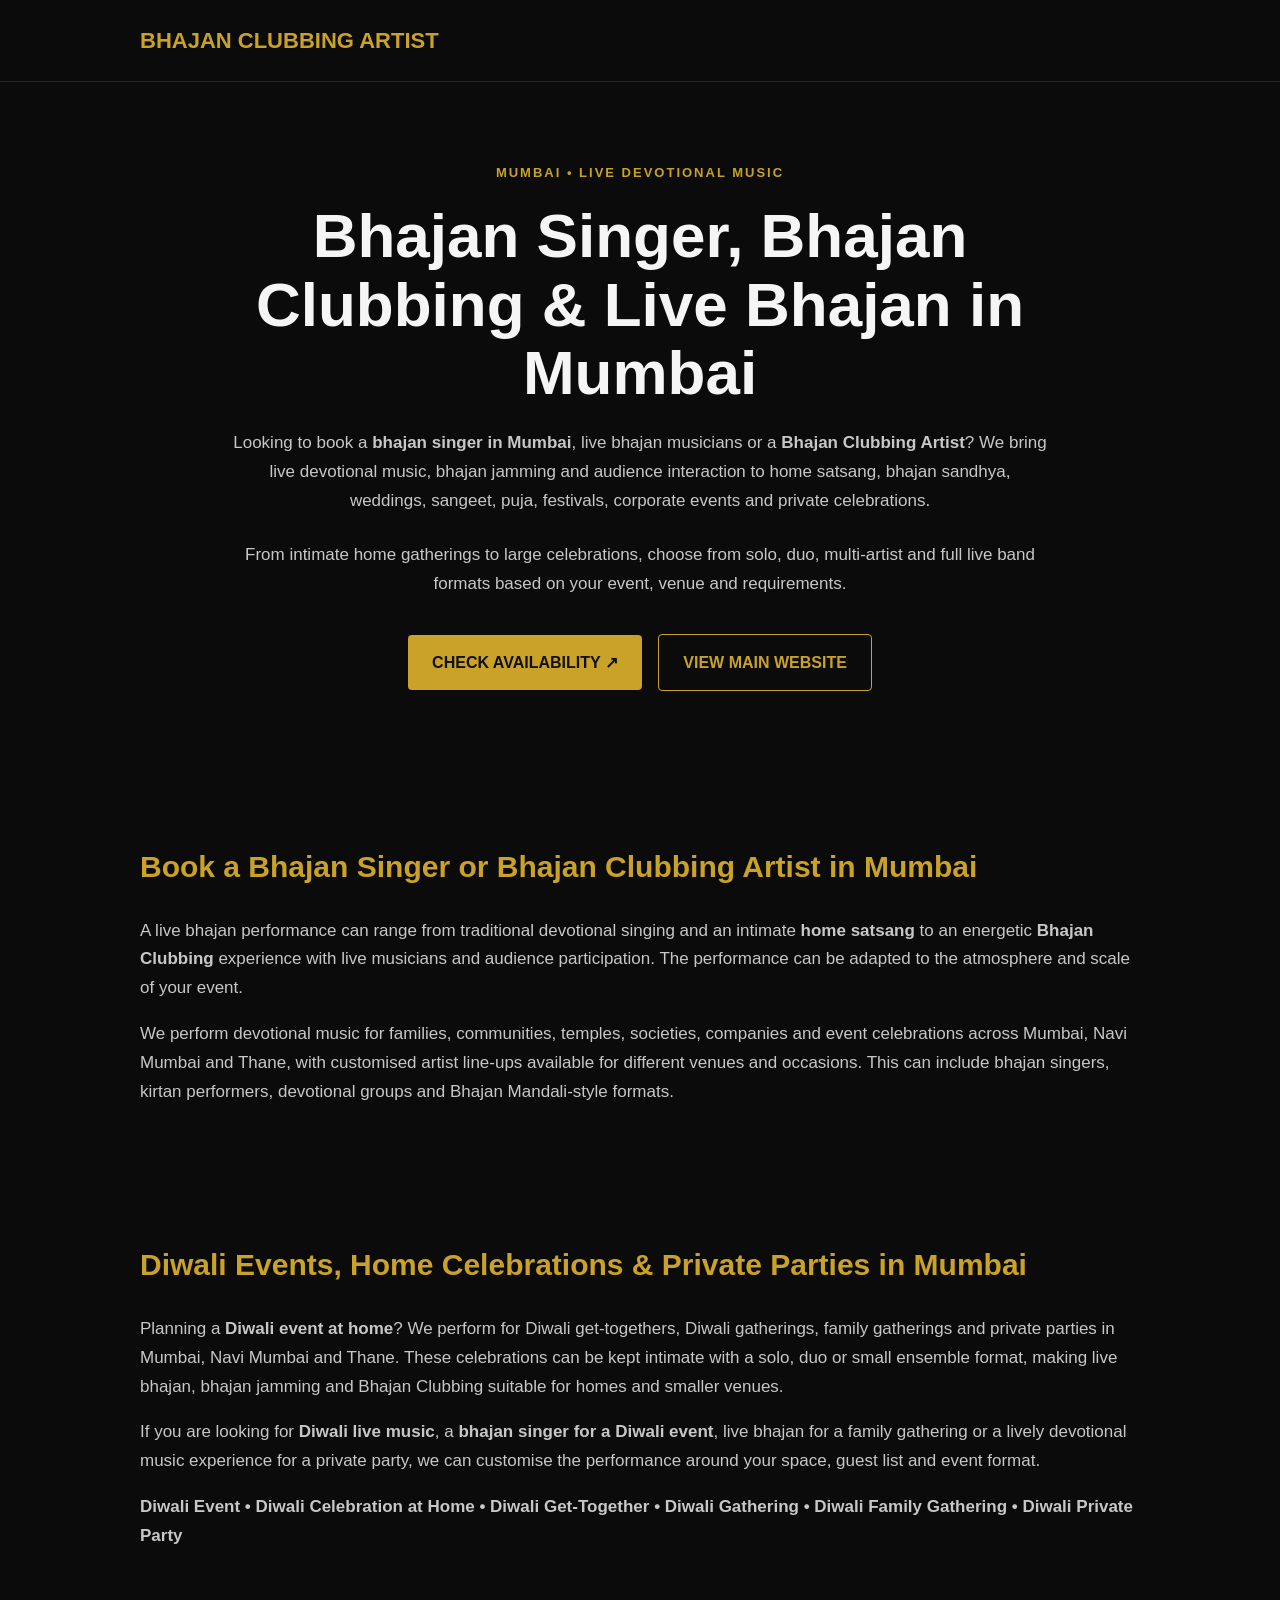
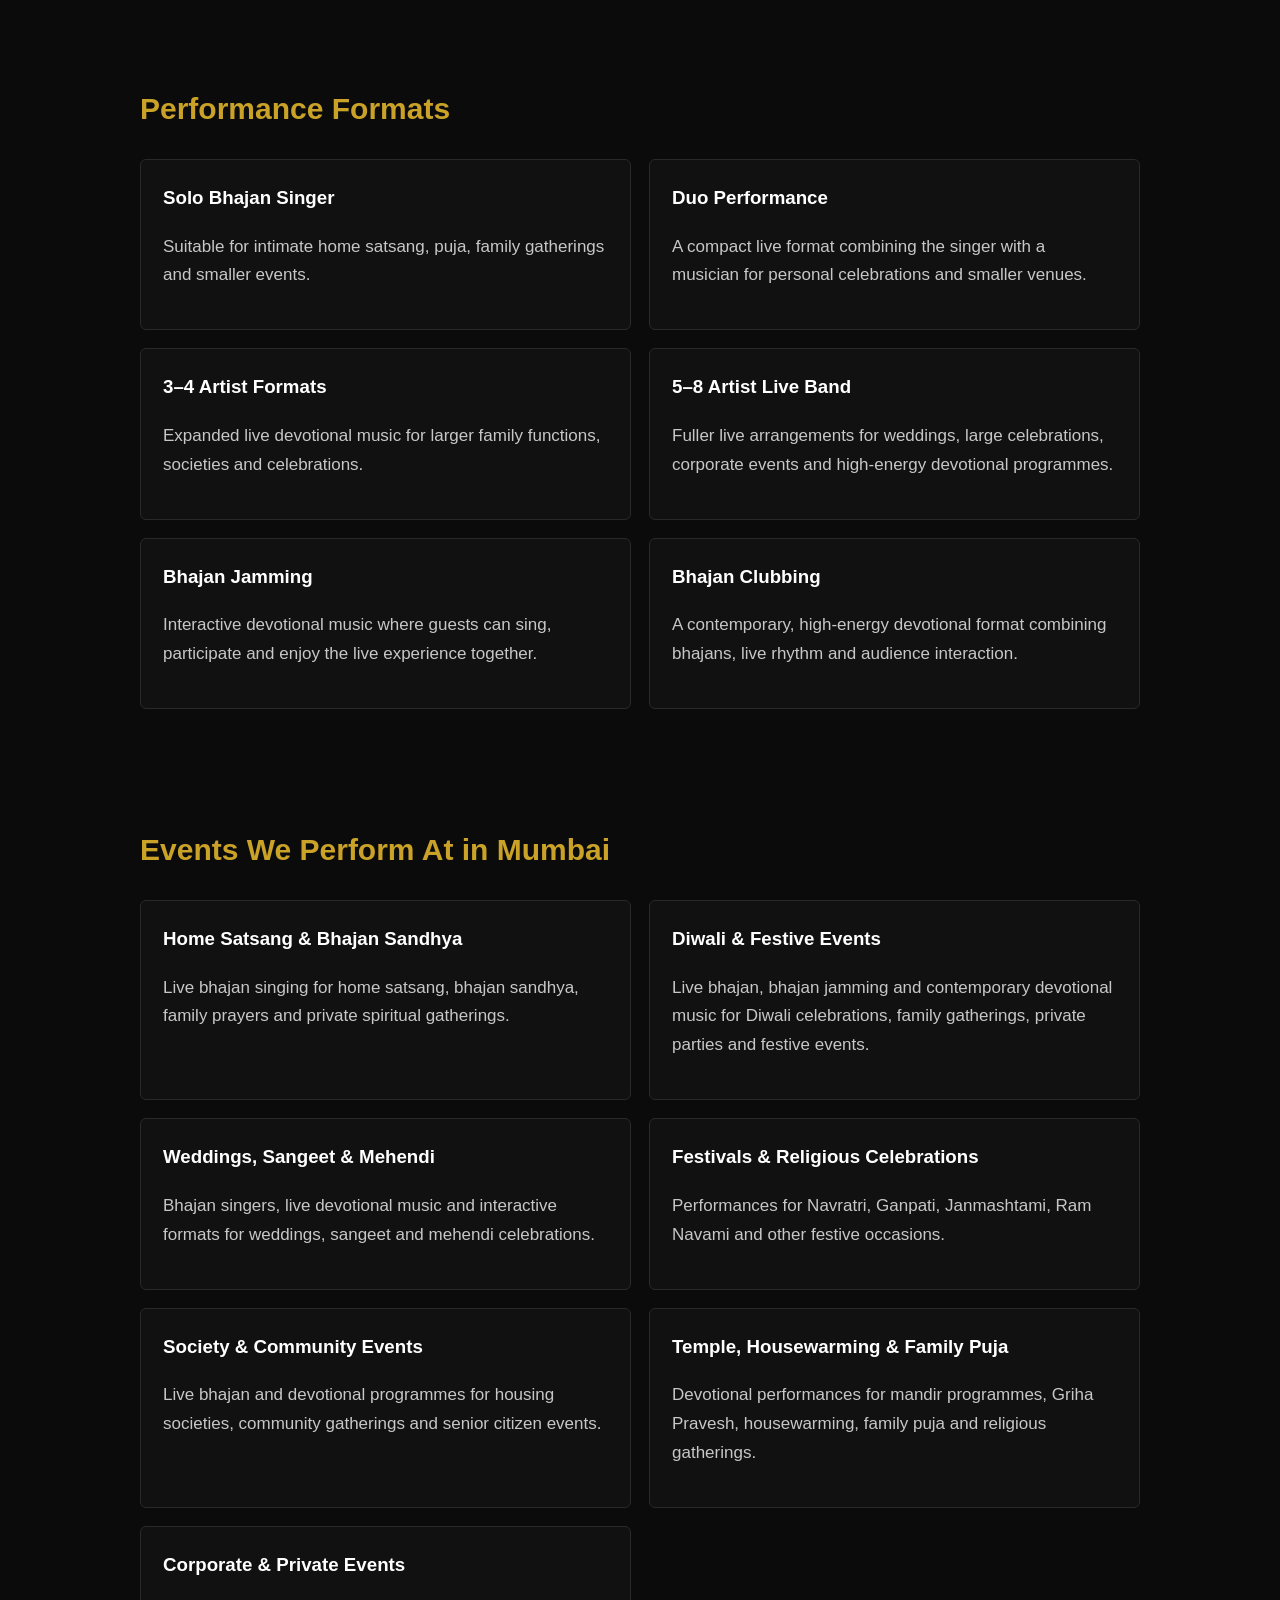
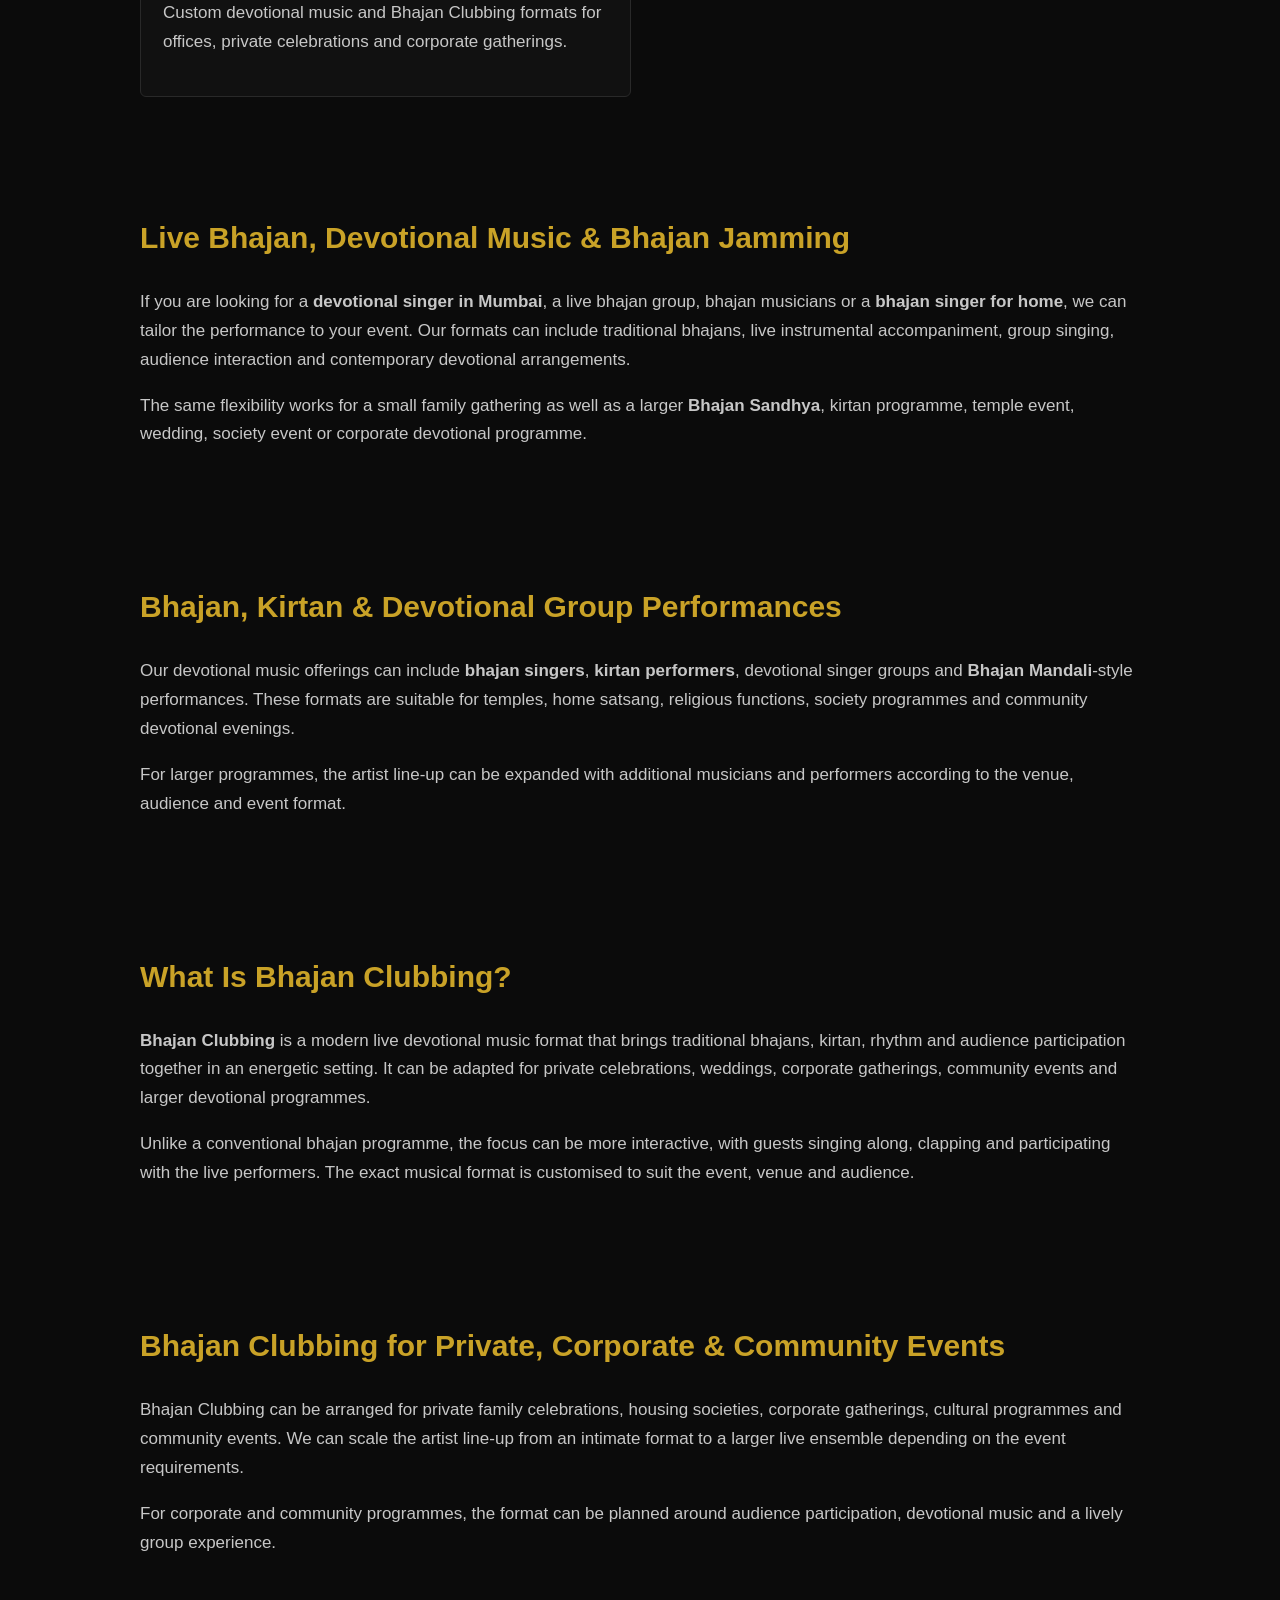
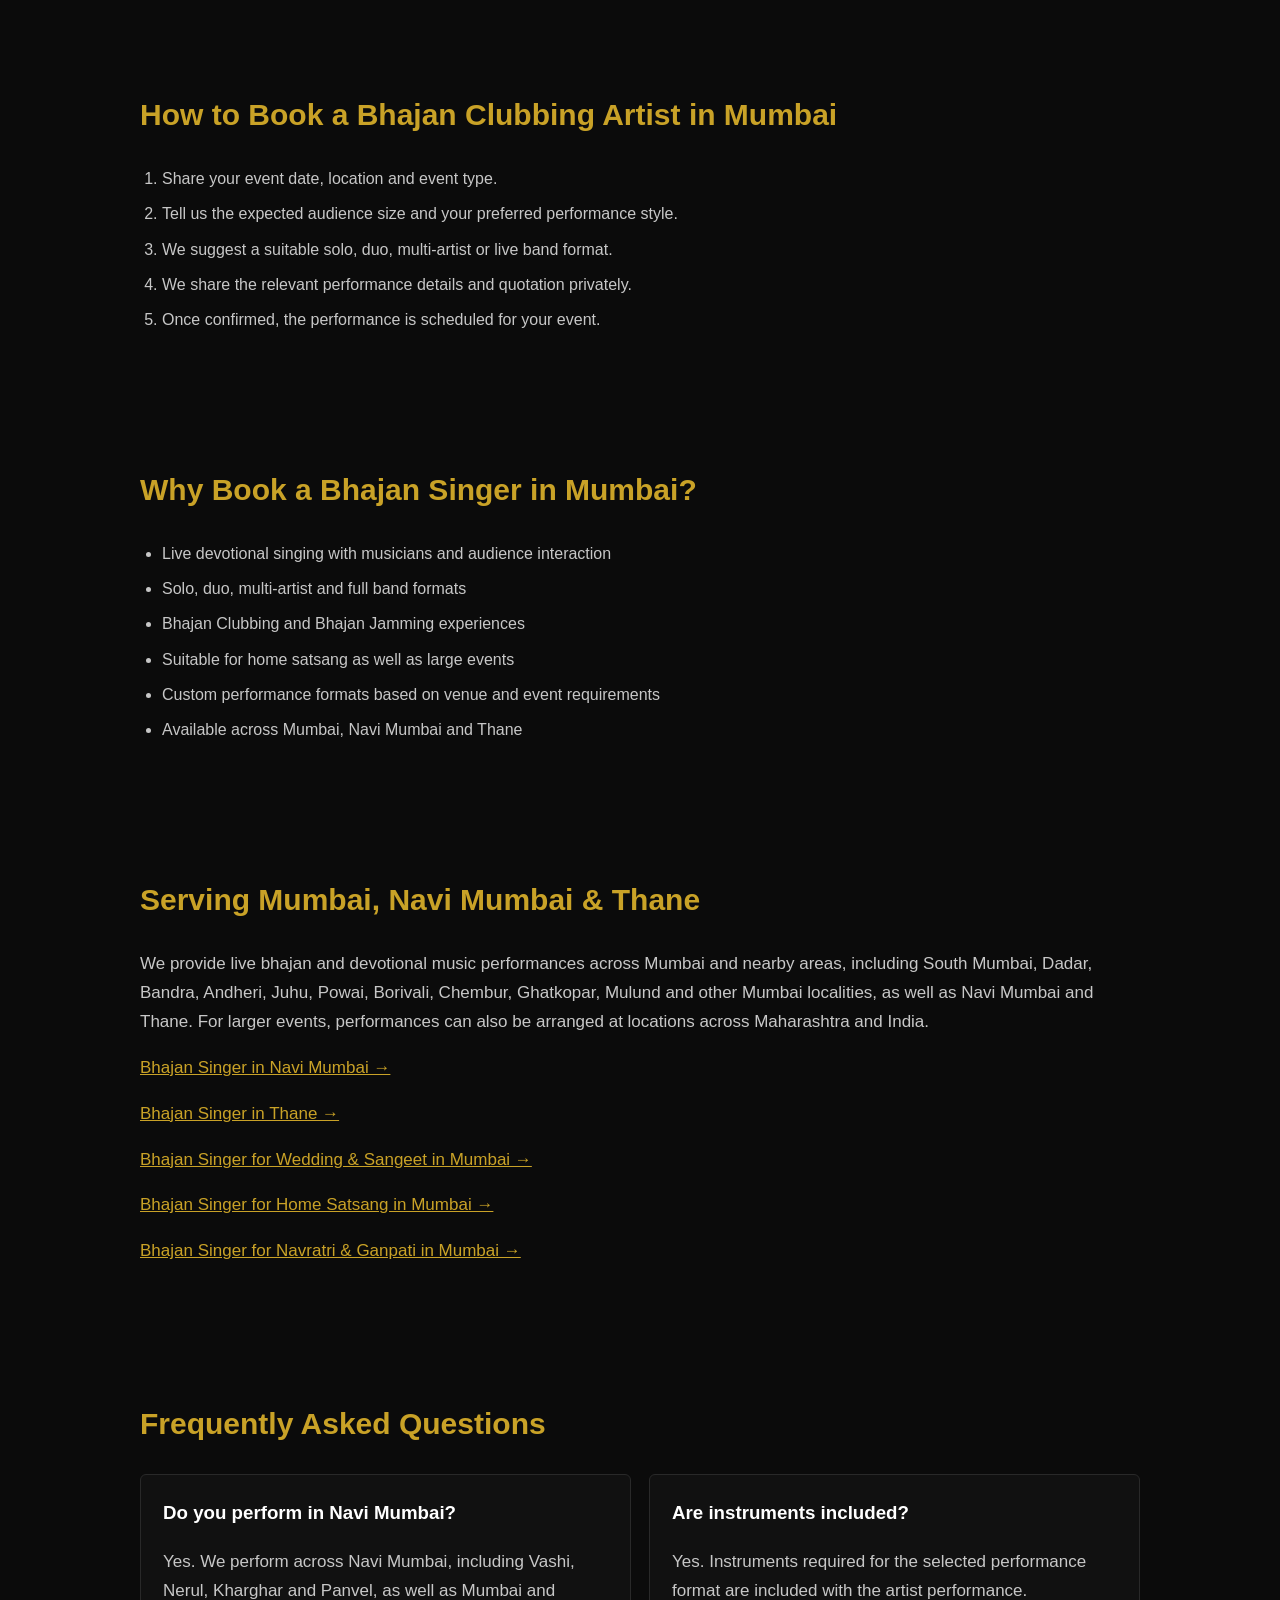
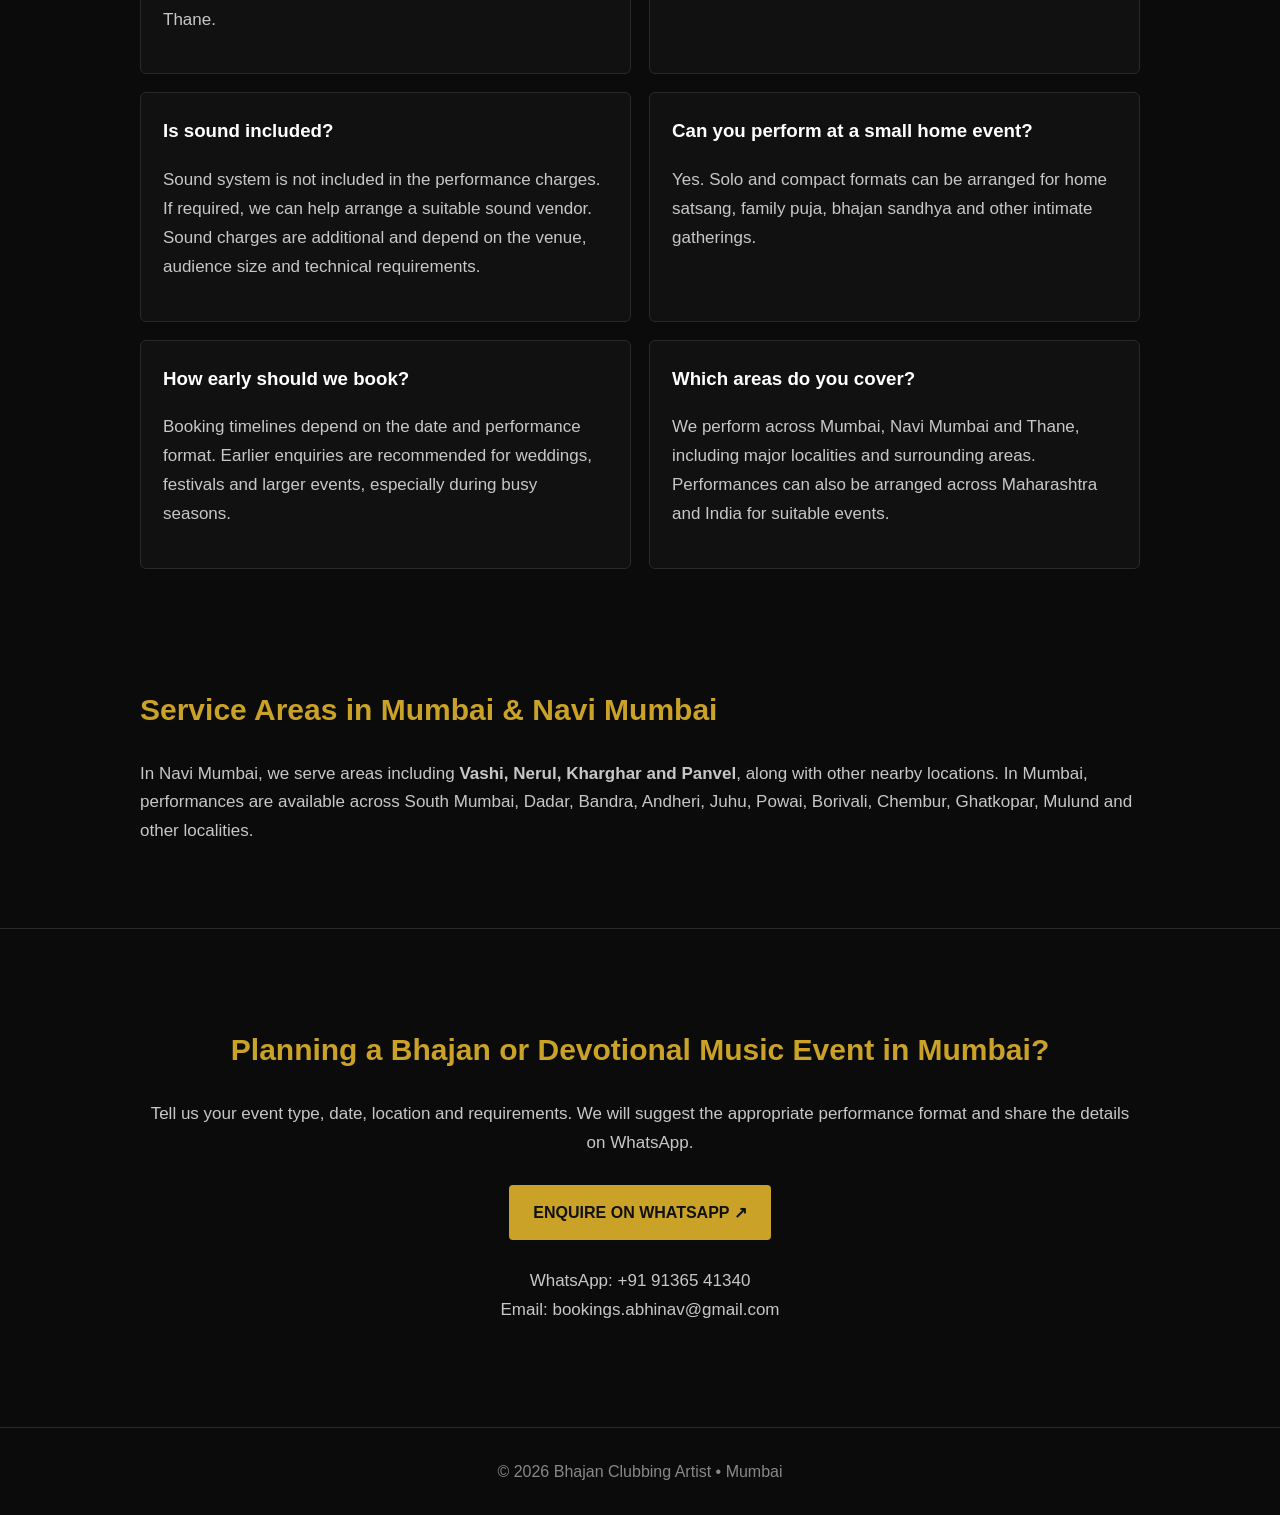
==== commit a304914d: "Add Diwali home event search intent" ====
--- a/bhajan-clubbing-artist-mumbai.html
+++ b/bhajan-clubbing-artist-mumbai.html
@@ -4,7 +4,7 @@
   <meta charset="UTF-8">
   <title>Bhajan Singer & Bhajan Clubbing in Mumbai | Live Devotional Music</title>
 
-  <meta name="description" content="Book a bhajan singer, kirtan performer or Bhajan Clubbing Artist in Mumbai for home satsang, bhajan sandhya, temple programmes, puja, jagran, Mata Ki Chowki, housewarming, weddings, festivals, society and corporate events. Solo to 8-piece formats available.">
+  <meta name="description" content="Book a Bhajan Clubbing Artist or bhajan singer in Mumbai for Diwali events at home, Diwali get-togethers, family gatherings, private parties, weddings, festivals, society and corporate events. Solo, duo and larger formats available.">
 
   <meta name="viewport" content="width=device-width, initial-scale=1.0">
 
@@ -256,6 +256,29 @@
 
 <section>
   <div class="container">
+    <h2>Diwali Events, Home Celebrations &amp; Private Parties in Mumbai</h2>
+
+    <p>
+      Planning a <strong>Diwali event at home</strong>? We perform for Diwali get-togethers,
+      Diwali gatherings, family gatherings and private parties in Mumbai, Navi Mumbai and Thane.
+      These celebrations can be kept intimate with a solo, duo or small ensemble format,
+      making live bhajan, bhajan jamming and Bhajan Clubbing suitable for homes and smaller venues.
+    </p>
+
+    <p>
+      If you are looking for <strong>Diwali live music</strong>, a <strong>bhajan singer for a Diwali event</strong>,
+      live bhajan for a family gathering or a lively devotional music experience for a private party,
+      we can customise the performance around your space, guest list and event format.
+    </p>
+
+    <p>
+      <strong>Diwali Event • Diwali Celebration at Home • Diwali Get-Together • Diwali Gathering • Diwali Family Gathering • Diwali Private Party</strong>
+    </p>
+  </div>
+</section>
+
+<section>
+  <div class="container">
     <h2>Performance Formats</h2>
 
     <div class="card-grid">
@@ -303,8 +326,8 @@
       </div>
 
       <div class="card">
-        <h3>Puja, Jagran &amp; Mata Ki Chowki</h3>
-        <p>Devotional music for puja functions, jagran, Mata Ki Chowki and other religious programmes.</p>
+        <h3>Diwali &amp; Festive Events</h3>
+        <p>Live bhajan, bhajan jamming and contemporary devotional music for Diwali celebrations, family gatherings, private parties and festive events.</p>
       </div>
 
       <div class="card">
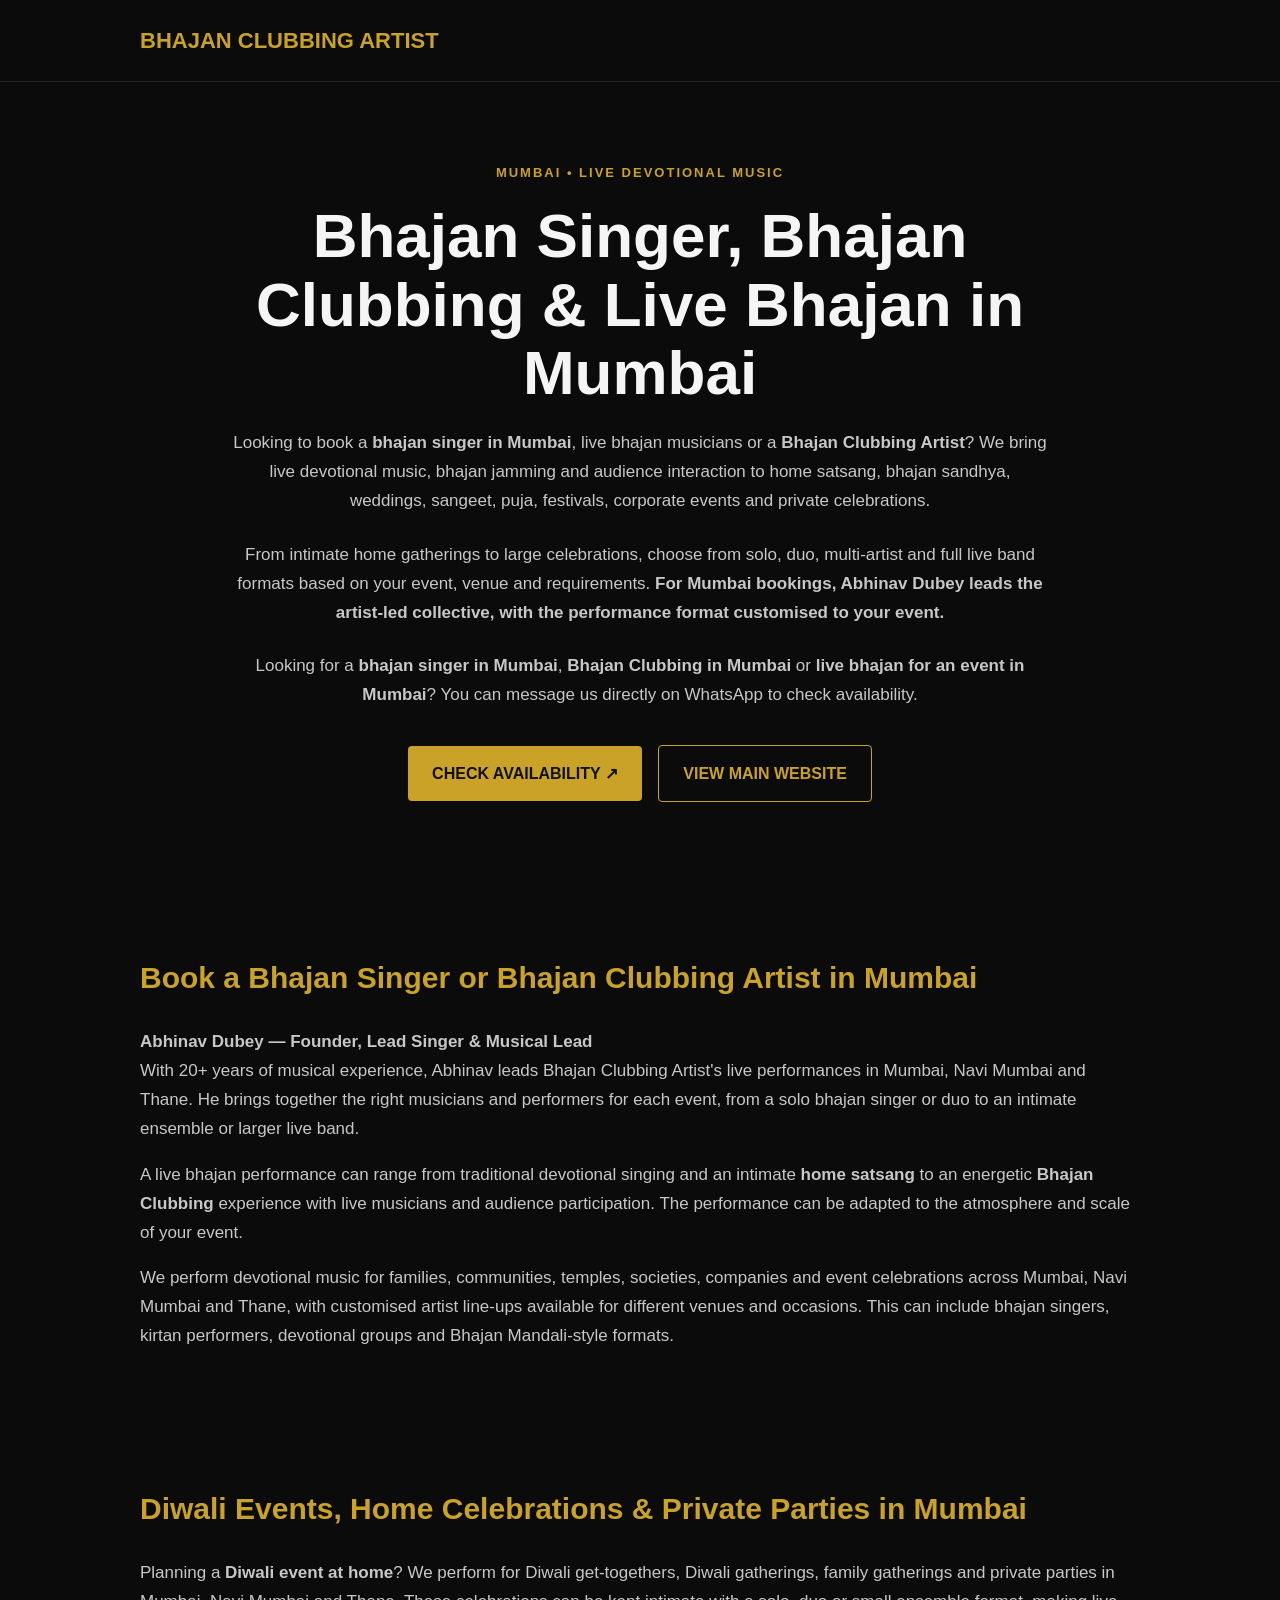
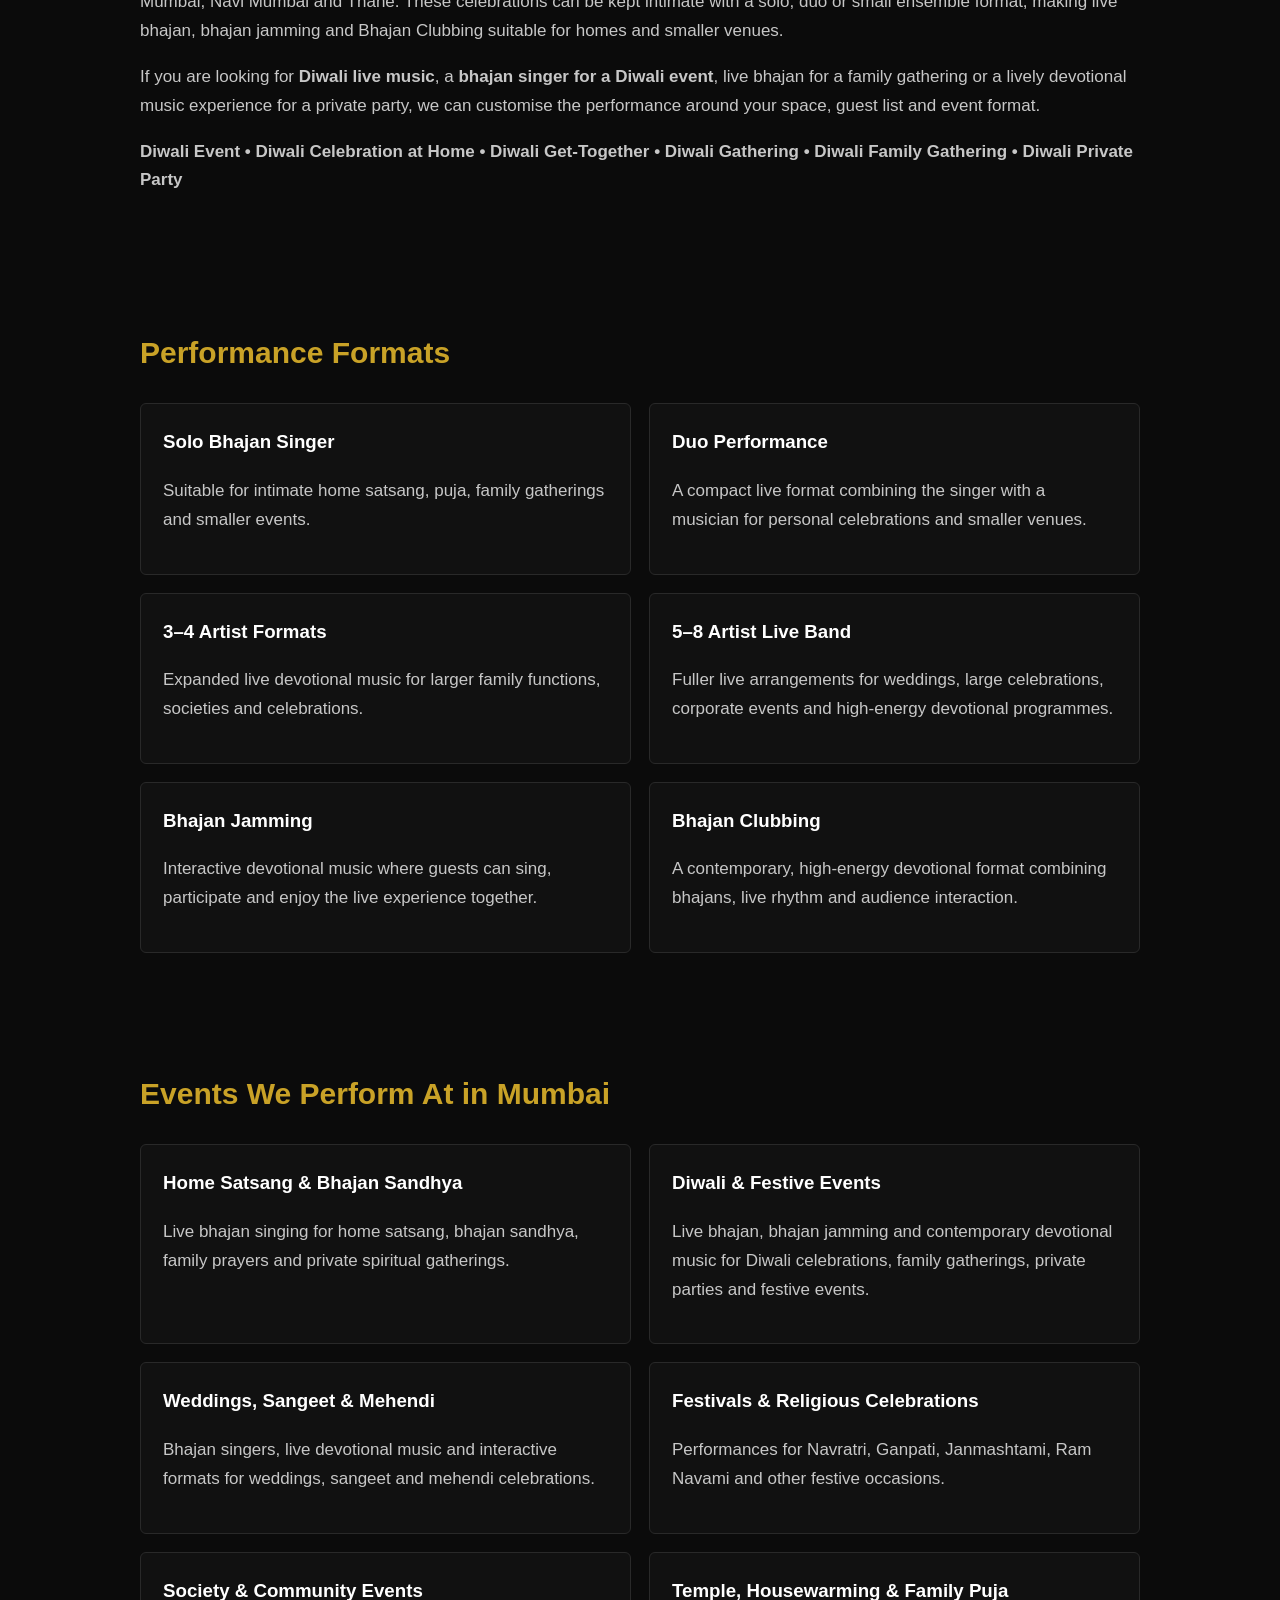
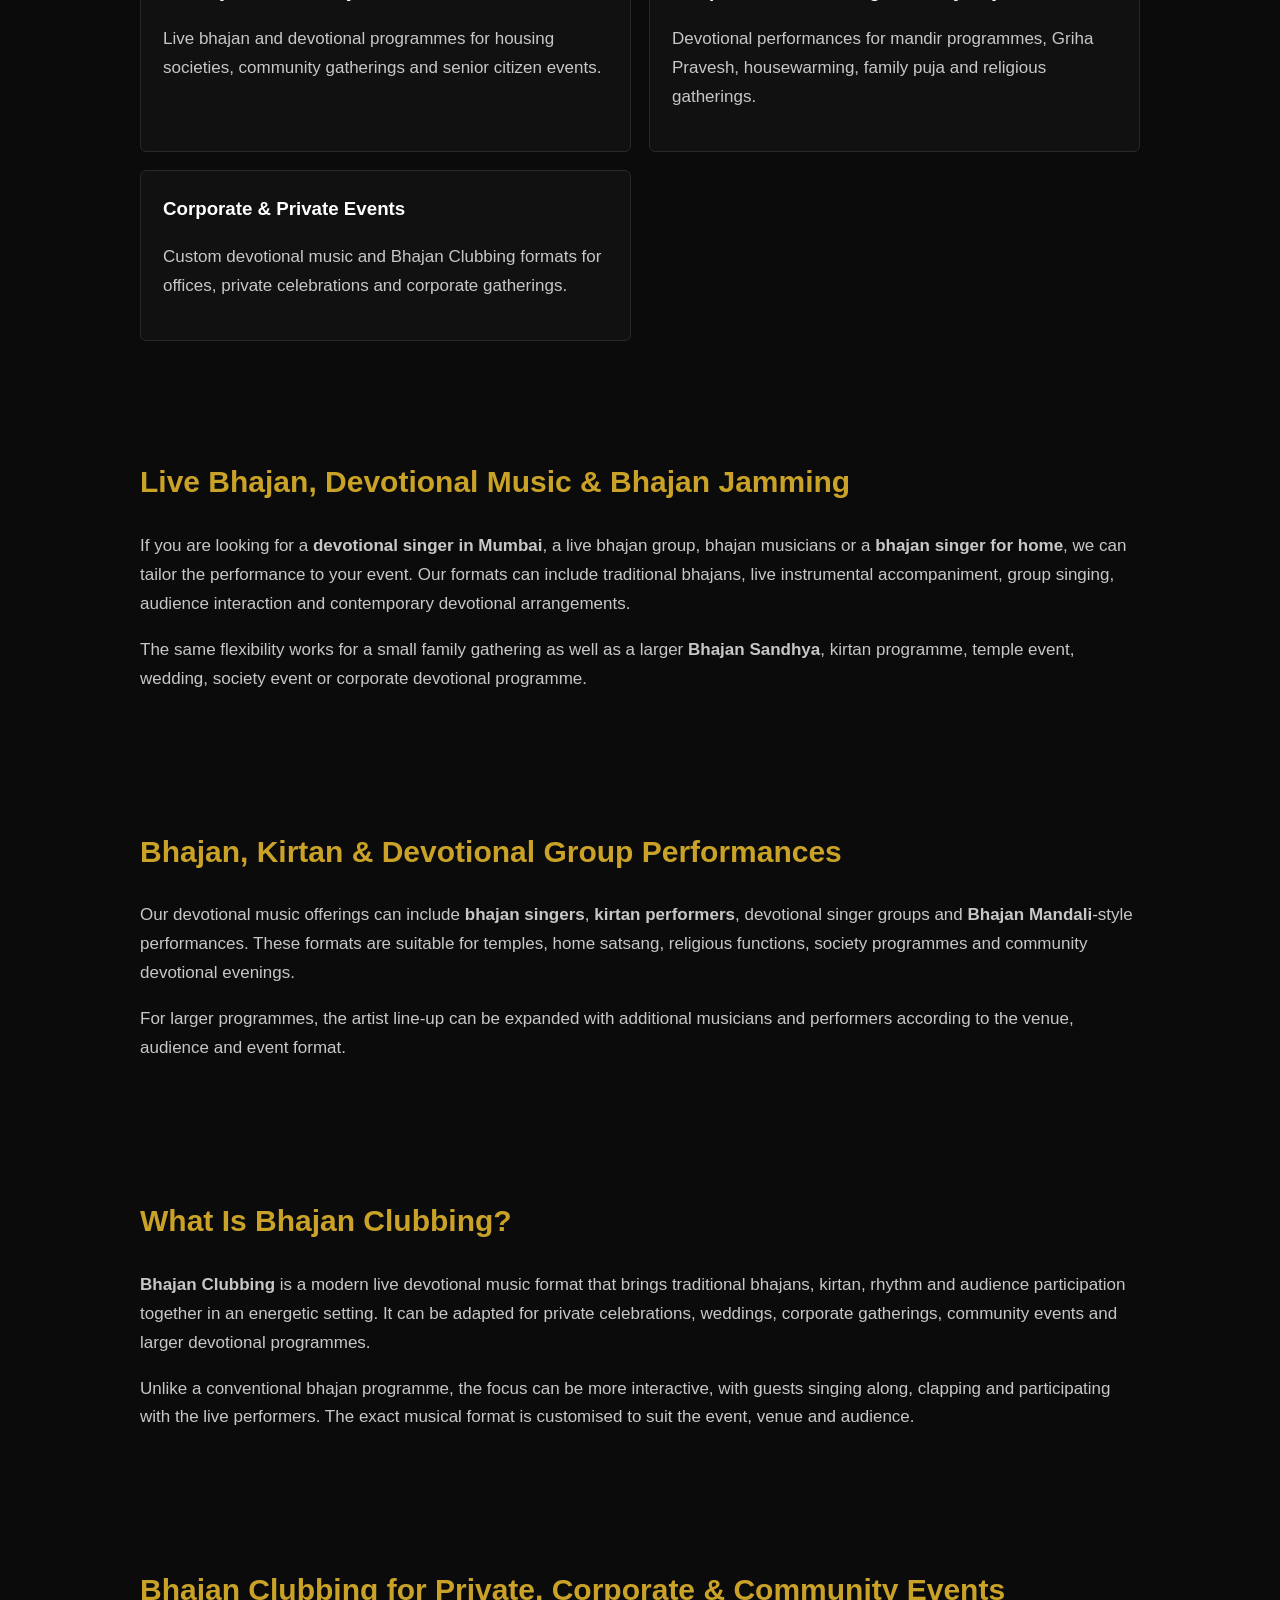
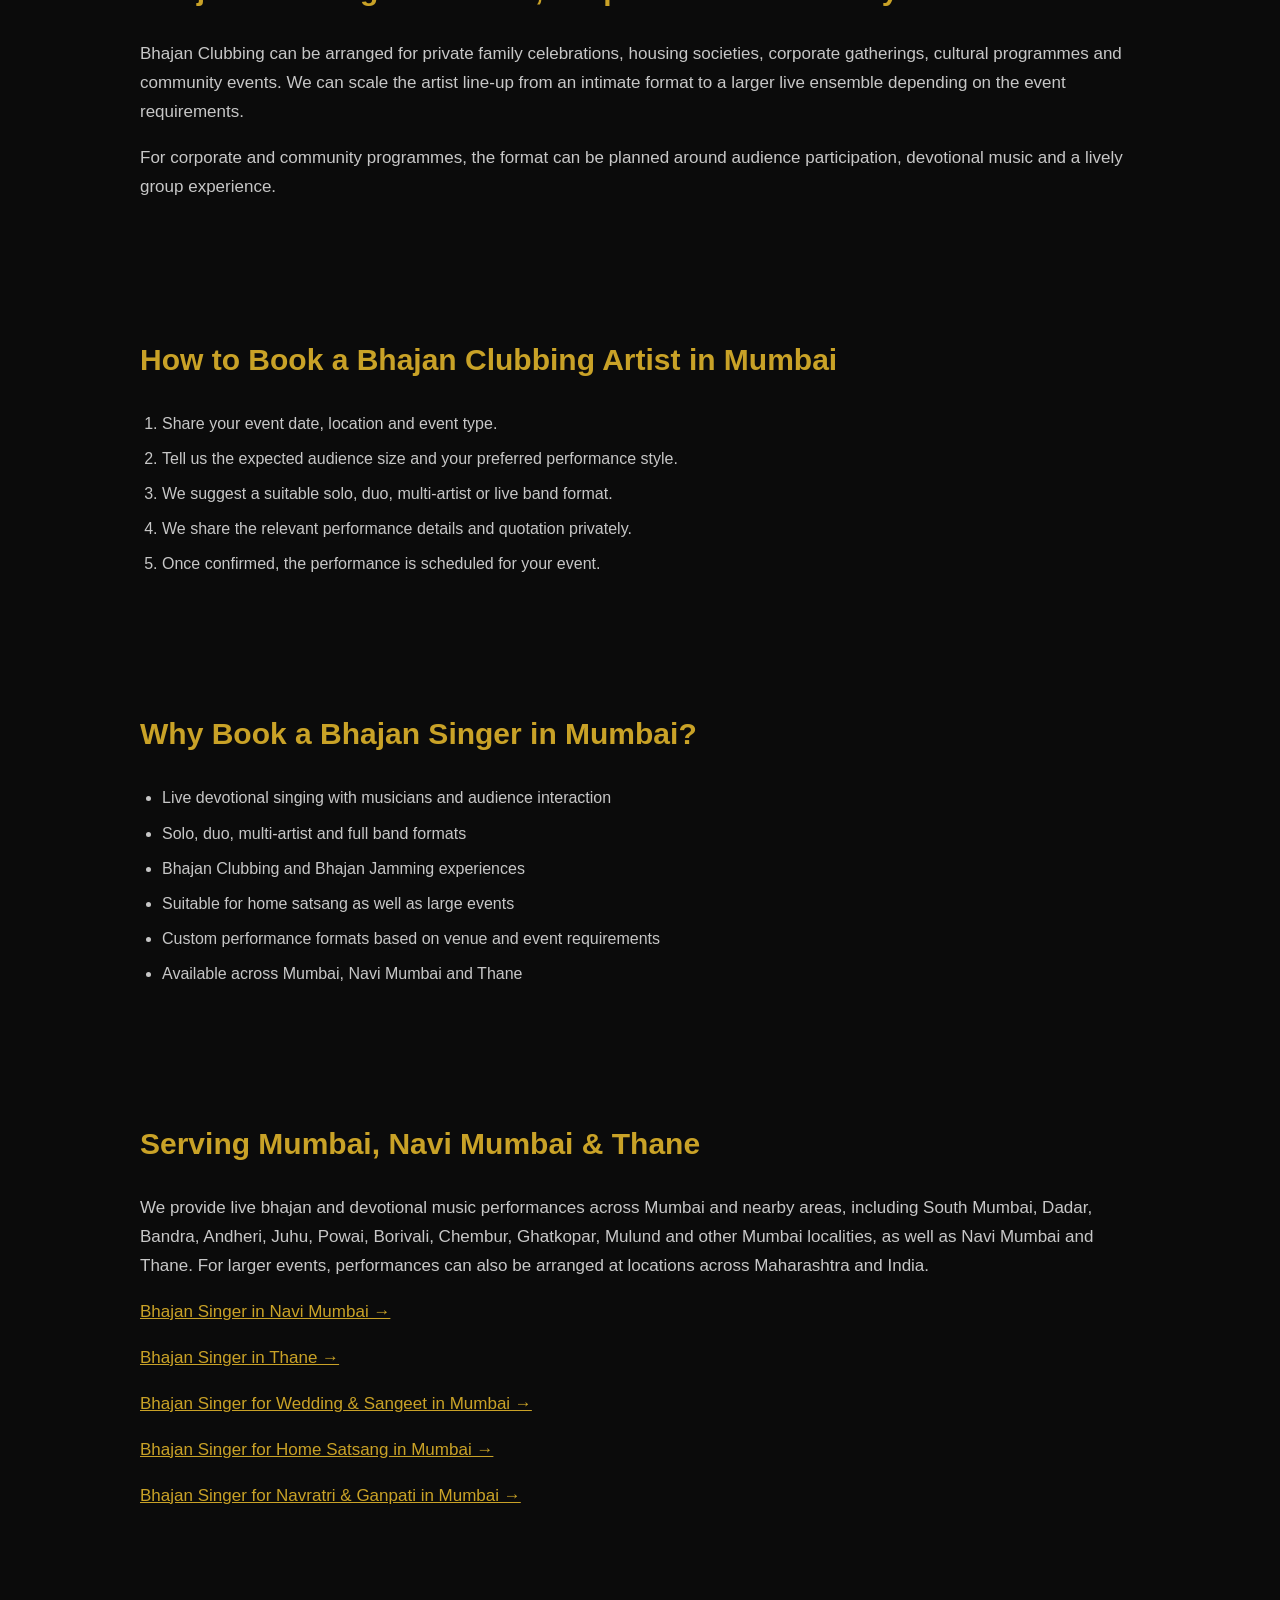
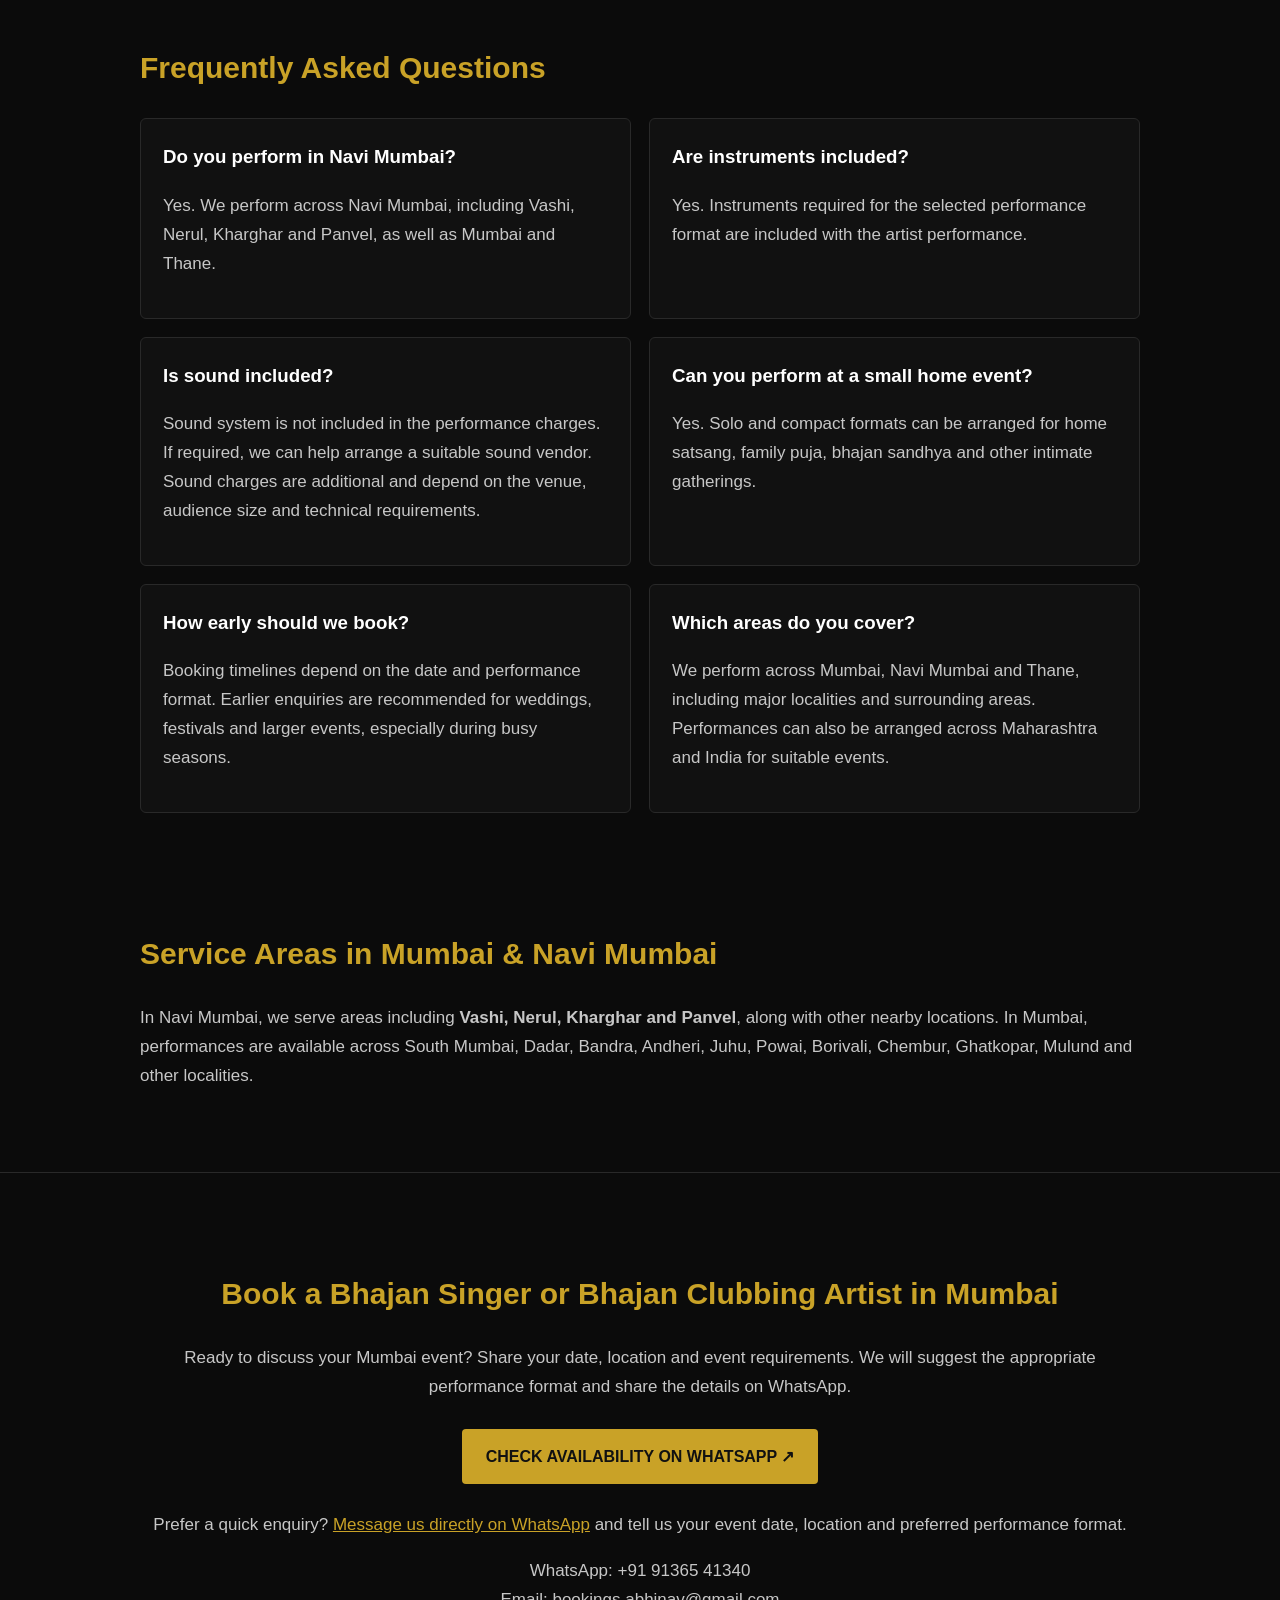
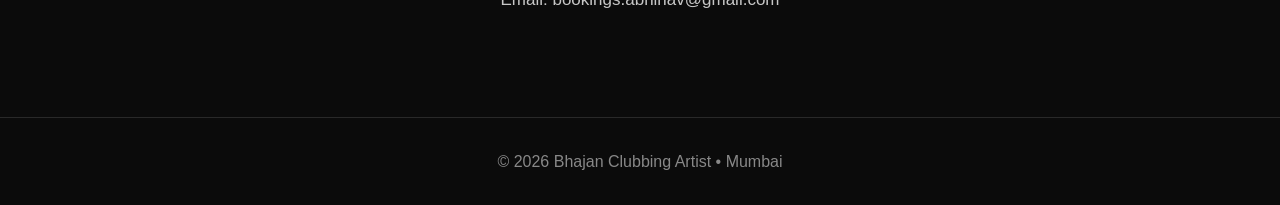
==== commit 200f27eb: "Strengthen Mumbai positioning and booking conversion" ====
--- a/bhajan-clubbing-artist-mumbai.html
+++ b/bhajan-clubbing-artist-mumbai.html
@@ -220,7 +220,14 @@
     <p>
       From intimate home gatherings to large celebrations, choose from
       solo, duo, multi-artist and full live band formats based on your event,
-      venue and requirements.
+      venue and requirements. <strong>For Mumbai bookings, Abhinav Dubey leads
+      the artist-led collective, with the performance format customised to your event.</strong>
+    </p>
+
+    <p>
+      Looking for a <strong>bhajan singer in Mumbai</strong>, <strong>Bhajan Clubbing in Mumbai</strong>
+      or <strong>live bhajan for an event in Mumbai</strong>? You can message us directly on WhatsApp
+      to check availability.
     </p>
 
     <a class="btn primary" href="https://wa.me/919136541340">
@@ -236,6 +243,14 @@
 <section>
   <div class="container">
     <h2>Book a Bhajan Singer or Bhajan Clubbing Artist in Mumbai</h2>
+
+    <p>
+      <strong>Abhinav Dubey — Founder, Lead Singer &amp; Musical Lead</strong><br>
+      With 20+ years of musical experience, Abhinav leads Bhajan Clubbing Artist's
+      live performances in Mumbai, Navi Mumbai and Thane. He brings together the
+      right musicians and performers for each event, from a solo bhajan singer
+      or duo to an intimate ensemble or larger live band.
+    </p>
 
     <p>
       A live bhajan performance can range from traditional devotional singing
@@ -541,16 +556,21 @@
 
 <section class="booking">
   <div class="container">
-    <h2>Planning a Bhajan or Devotional Music Event in Mumbai?</h2>
-
-    <p>
-      Tell us your event type, date, location and requirements.
+    <h2>Book a Bhajan Singer or Bhajan Clubbing Artist in Mumbai</h2>
+
+    <p>
+      Ready to discuss your Mumbai event? Share your date, location and event requirements.
       We will suggest the appropriate performance format and share the details on WhatsApp.
     </p>
 
     <a class="btn primary" href="https://wa.me/919136541340">
-      ENQUIRE ON WHATSAPP ↗
+      CHECK AVAILABILITY ON WHATSAPP ↗
     </a>
+
+    <p>
+      Prefer a quick enquiry? <a href="https://wa.me/919136541340">Message us directly on WhatsApp</a>
+      and tell us your event date, location and preferred performance format.
+    </p>
 
     <p>
       WhatsApp: +91 91365 41340<br>
